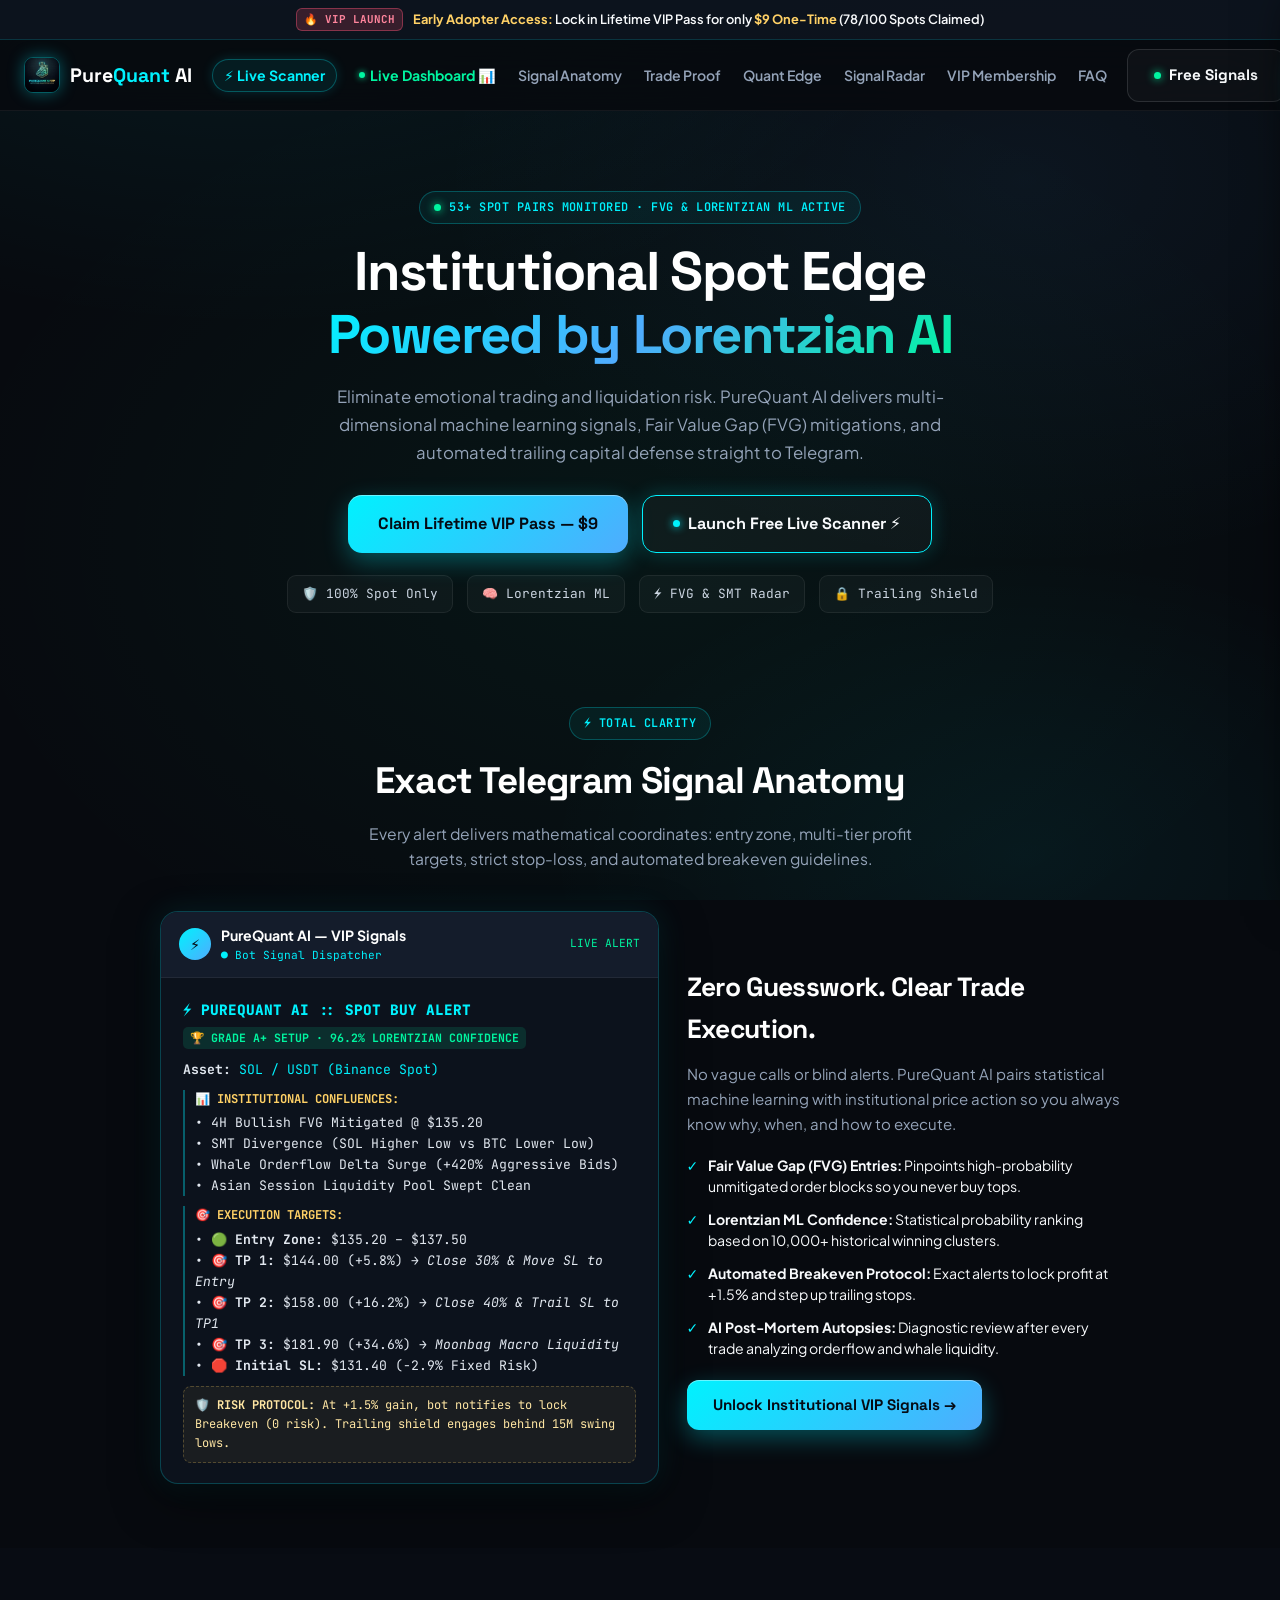
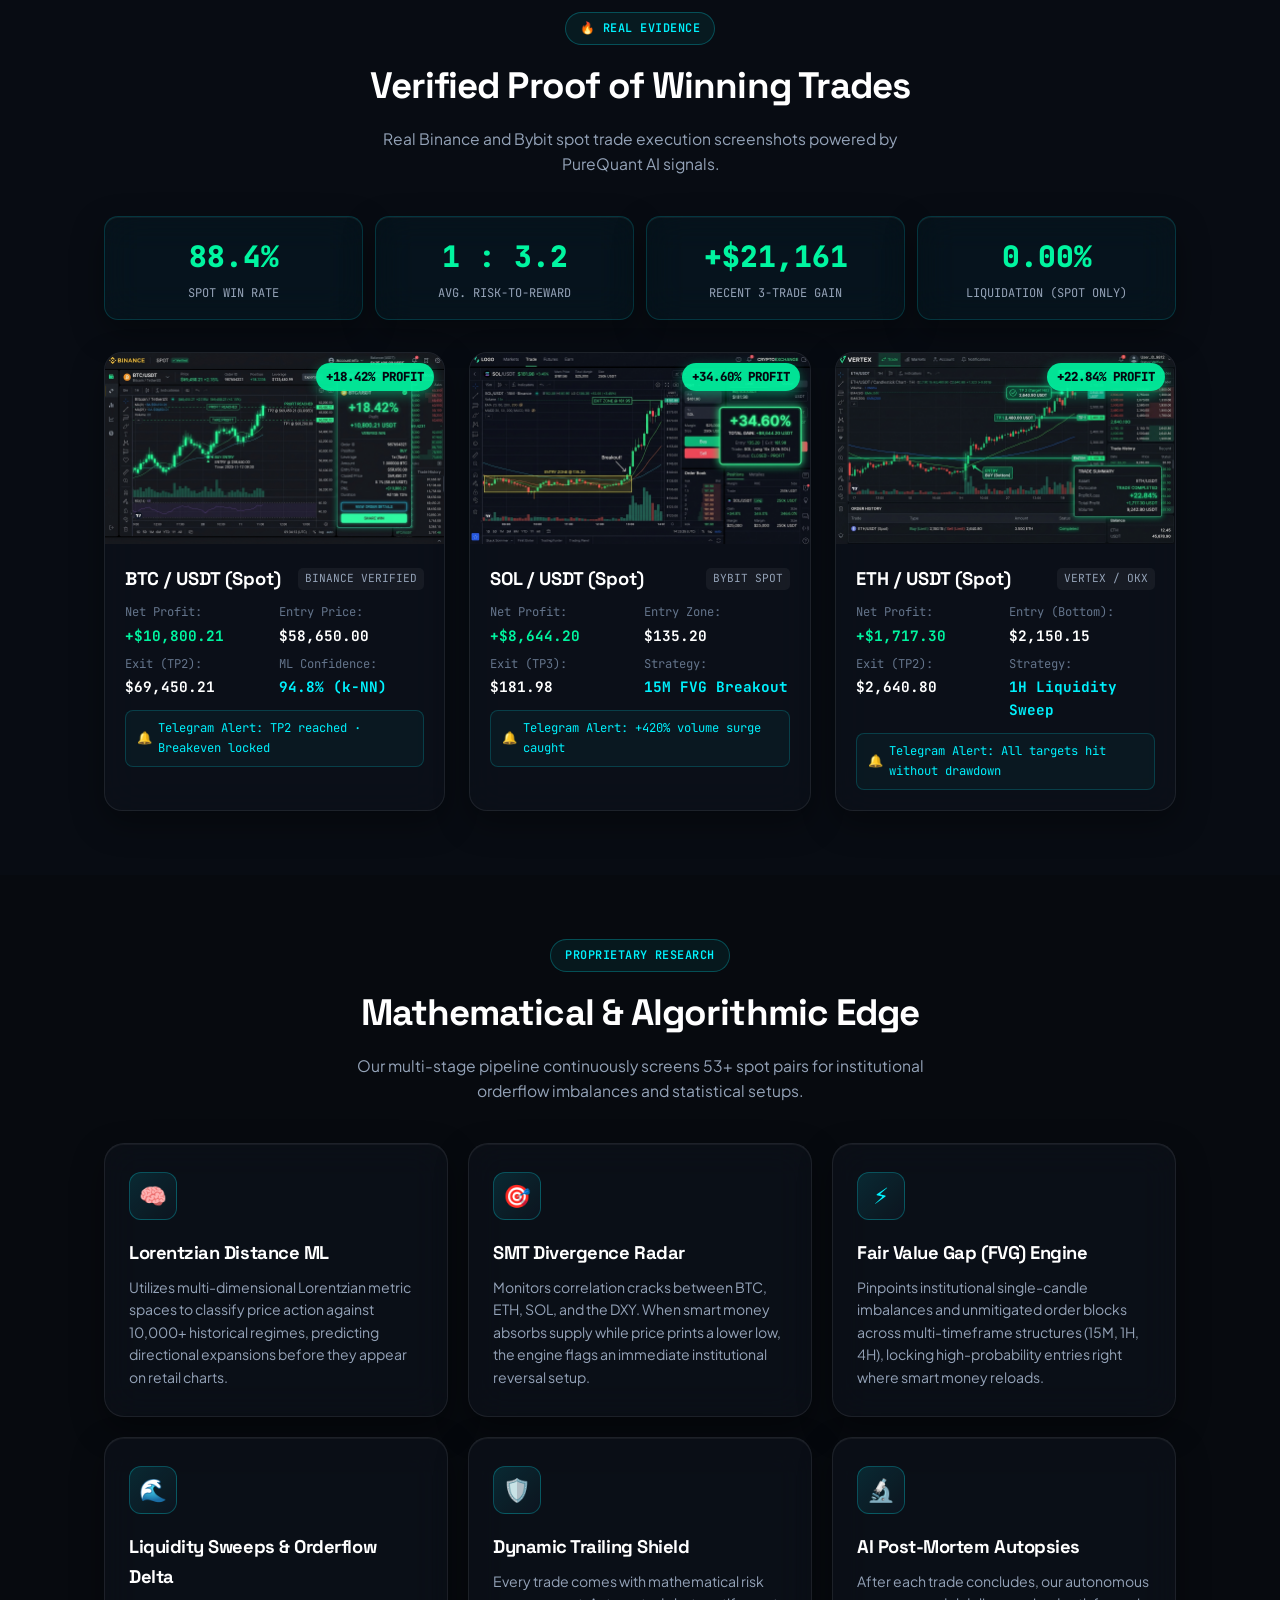
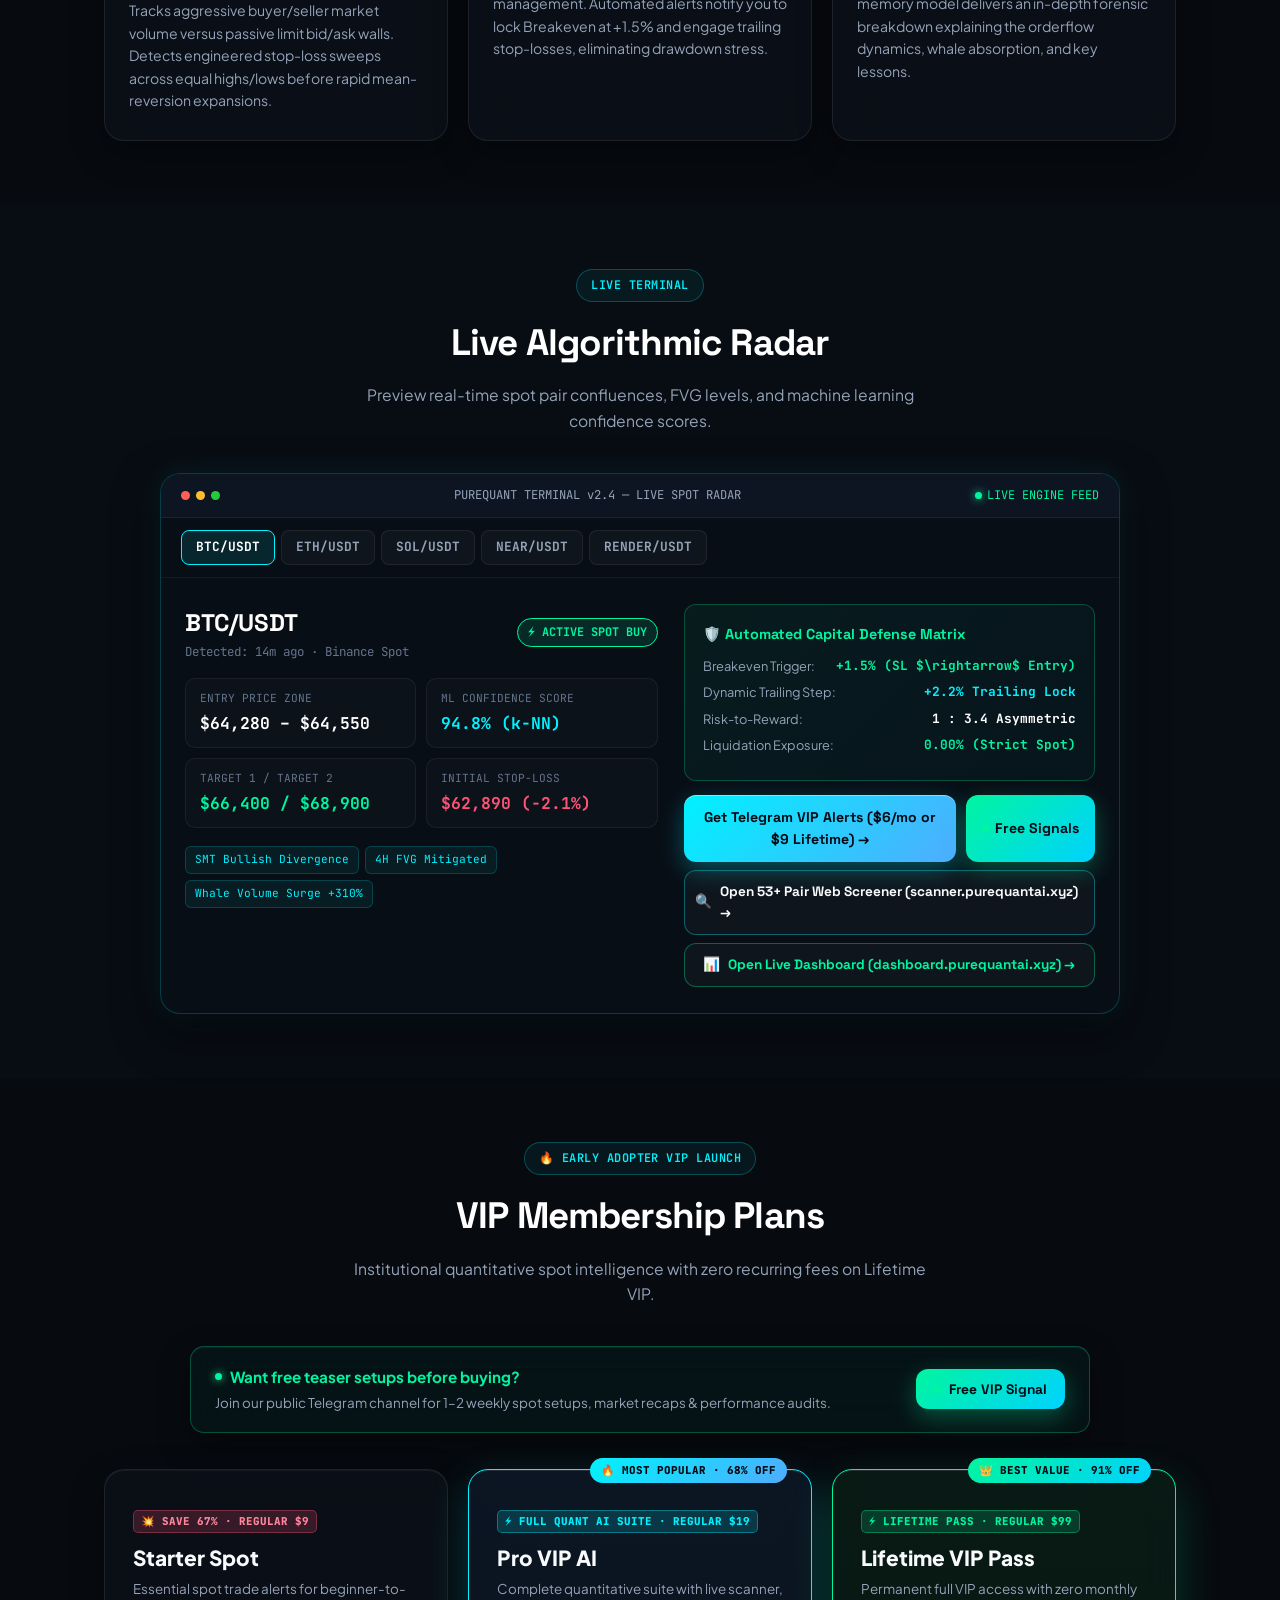
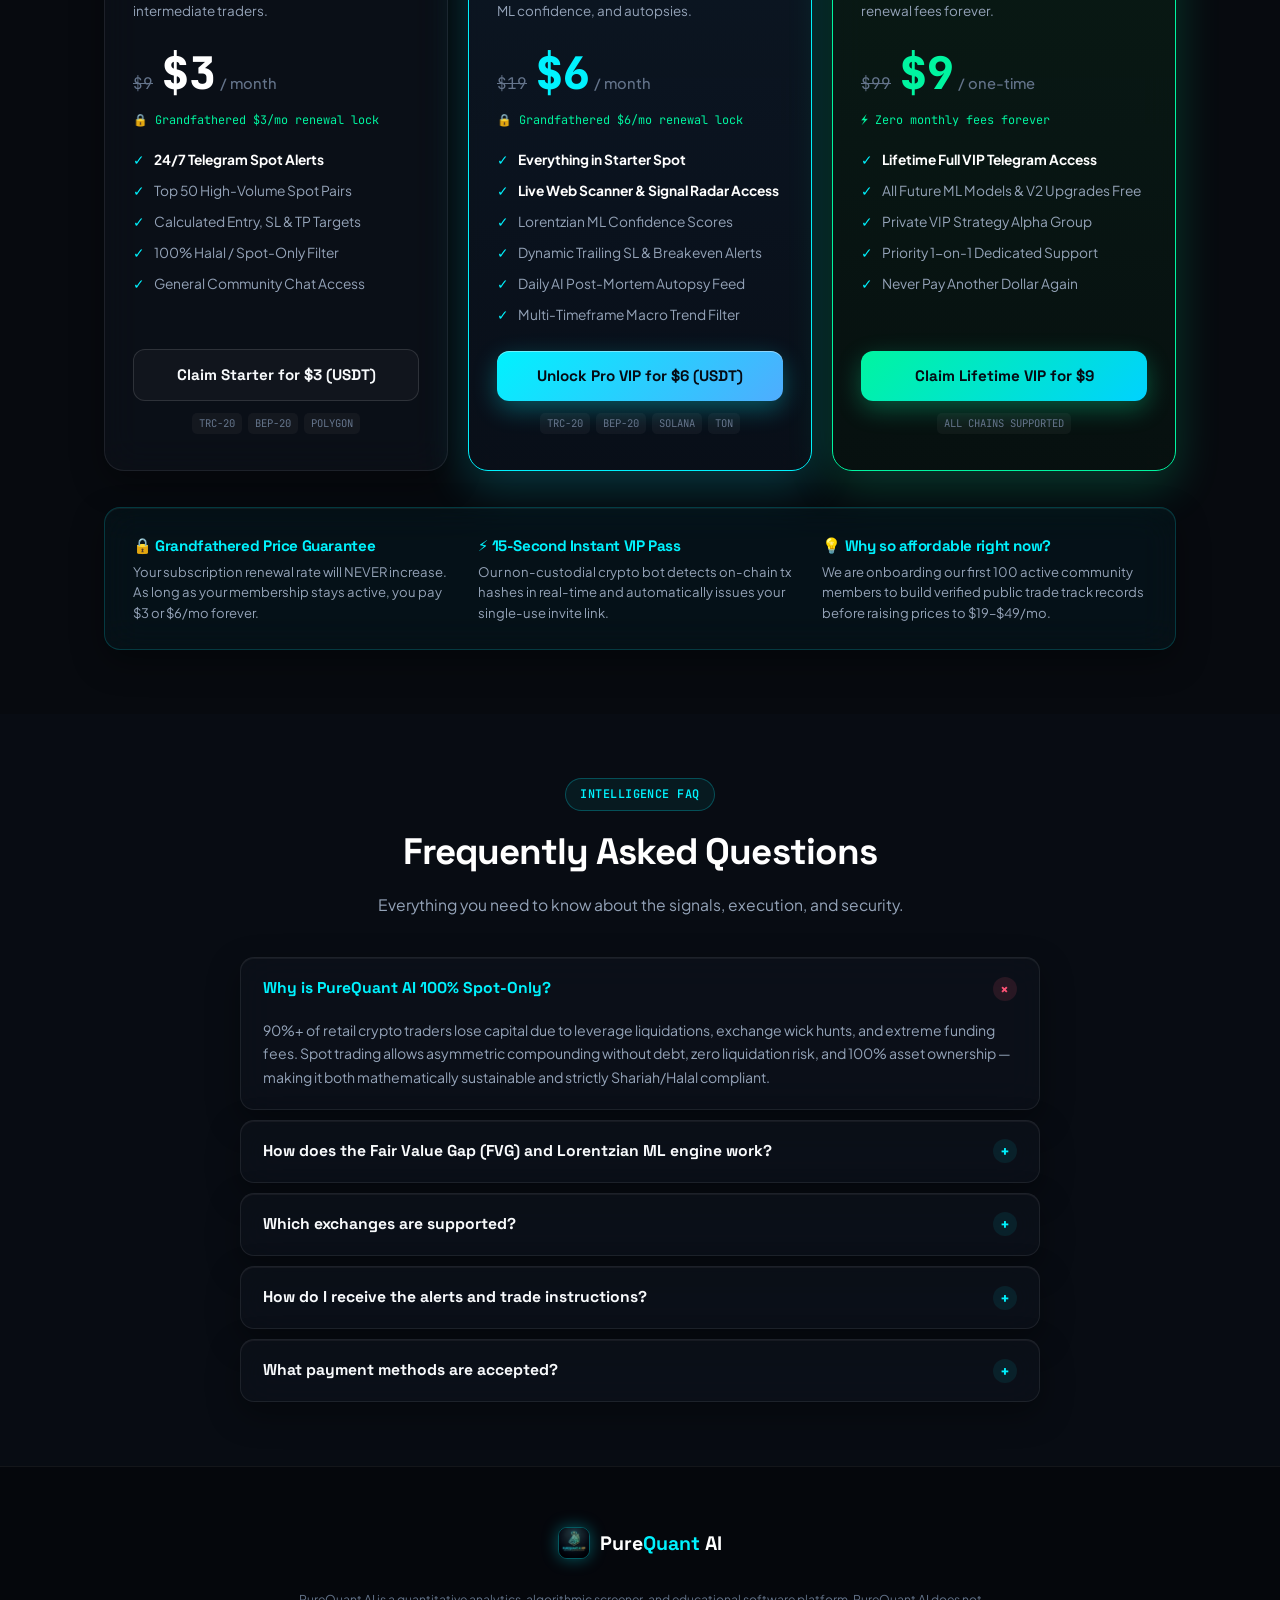
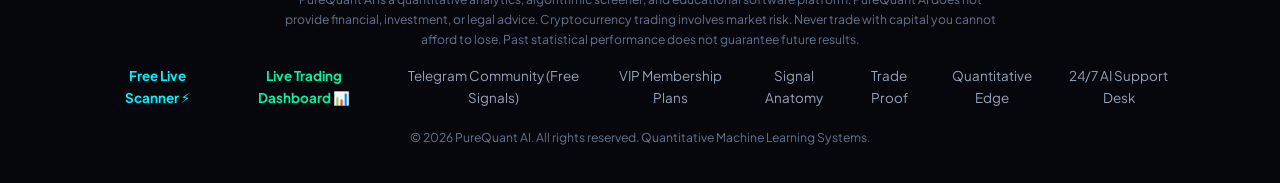
==== index.html @ 3b2bccb1 "feat: integrate SEO, Google Analytics (G-9P6LXW3LPS) and Meta Pixel" ====
<!DOCTYPE html>
<html lang="en">
<head>
<meta charset="UTF-8">
<meta name="viewport" content="width=device-width, initial-scale=1.0">

<!-- ===== Primary SEO & Metadata ===== -->
<title>PureQuant AI — Institutional Spot Crypto Intelligence & Signals</title>
<meta name="title" content="PureQuant AI — Institutional Spot Crypto Intelligence & Signals">
<meta name="description" content="Precision crypto spot intelligence powered by Lorentzian Machine Learning, Fair Value Gaps (FVG), and Smart Money Concepts. 100% Spot, zero leverage, zero liquidations.">
<meta name="keywords" content="crypto signals, spot crypto intelligence, lorentzian machine learning, fair value gap, fvg crypto, smart money concepts crypto, smt divergence, crypto spot screener, purequant ai, crypto trading signals telegram, halal crypto trading, non-leverage crypto signals">
<meta name="author" content="PureQuant AI">
<meta name="robots" content="index, follow, max-image-preview:large, max-snippet:-1, max-video-preview:-1">
<link rel="canonical" href="https://purequantai.xyz/">

<!-- ===== Icons & Theme ===== -->
<meta name="theme-color" content="#070a0f">
<link rel="icon" type="image/png" href="/assets/favicon.png">
<link rel="icon" type="image/x-icon" href="/favicon.ico">
<link rel="apple-touch-icon" href="/assets/logo.png">

<!-- ===== Open Graph / Facebook Meta ===== -->
<meta property="og:type" content="website">
<meta property="og:url" content="https://purequantai.xyz/">
<meta property="og:site_name" content="PureQuant AI">
<meta property="og:title" content="PureQuant AI — Institutional Spot Crypto Intelligence & Signals">
<meta property="og:description" content="Institutional-grade spot crypto signals powered by Lorentzian Classification ML & Fair Value Gaps. 100% Spot, zero leverage, +1.5% capital defense locks.">
<meta property="og:image" content="https://purequantai.xyz/assets/logo.png">
<meta property="og:image:secure_url" content="https://purequantai.xyz/assets/logo.png">
<meta property="og:image:type" content="image/png">
<meta property="og:image:width" content="512">
<meta property="og:image:height" content="512">
<meta property="og:image:alt" content="PureQuant AI Institutional Crypto Spot Intelligence">
<meta property="og:locale" content="en_US">

<!-- ===== Twitter Cards ===== -->
<meta name="twitter:card" content="summary_large_image">
<meta name="twitter:url" content="https://purequantai.xyz/">
<meta name="twitter:title" content="PureQuant AI — Institutional Spot Crypto Intelligence & Signals">
<meta name="twitter:description" content="Institutional-grade spot crypto signals powered by Lorentzian Classification ML & Fair Value Gaps. 100% Spot, zero leverage.">
<meta name="twitter:image" content="https://purequantai.xyz/assets/logo.png">
<meta name="twitter:image:alt" content="PureQuant AI Institutional Crypto Spot Intelligence">

<!-- ===== Structured Data (JSON-LD Schemas) ===== -->
<script type="application/ld+json">
{
  "@context": "https://schema.org",
  "@graph": [
    {
      "@type": "WebSite",
      "@id": "https://purequantai.xyz/#website",
      "url": "https://purequantai.xyz/",
      "name": "PureQuant AI",
      "description": "Institutional Spot Crypto Intelligence & Quantitative ML Signals",
      "publisher": {
        "@id": "https://purequantai.xyz/#organization"
      }
    },
    {
      "@type": "Organization",
      "@id": "https://purequantai.xyz/#organization",
      "name": "PureQuant AI",
      "url": "https://purequantai.xyz/",
      "logo": {
        "@type": "ImageObject",
        "url": "https://purequantai.xyz/assets/logo.png",
        "width": 512,
        "height": 512
      },
      "sameAs": [
        "https://t.me/PureQuantSignals",
        "https://t.me/PureQuantAIBot"
      ]
    },
    {
      "@type": "SoftwareApplication",
      "@id": "https://purequantai.xyz/#software",
      "name": "PureQuant AI Spot Intelligence Engine",
      "applicationCategory": "FinanceApplication",
      "operatingSystem": "Web, Telegram, iOS, Android",
      "url": "https://purequantai.xyz/",
      "offers": [
        {
          "@type": "Offer",
          "name": "Starter Spot",
          "price": "3.00",
          "priceCurrency": "USD",
          "priceValidUntil": "2027-12-31",
          "availability": "https://schema.org/InStock",
          "url": "https://t.me/PureQuantAIBot?start=starter"
        },
        {
          "@type": "Offer",
          "name": "Pro VIP AI",
          "price": "6.00",
          "priceCurrency": "USD",
          "priceValidUntil": "2027-12-31",
          "availability": "https://schema.org/InStock",
          "url": "https://t.me/PureQuantAIBot?start=pro"
        },
        {
          "@type": "Offer",
          "name": "Lifetime VIP Pass",
          "price": "9.00",
          "priceCurrency": "USD",
          "priceValidUntil": "2027-12-31",
          "availability": "https://schema.org/InStock",
          "url": "https://t.me/PureQuantAIBot?start=lifetime_vip"
        }
      ],
      "aggregateRating": {
        "@type": "AggregateRating",
        "ratingValue": "4.9",
        "reviewCount": "128",
        "bestRating": "5",
        "worstRating": "1"
      }
    },
    {
      "@type": "FAQPage",
      "@id": "https://purequantai.xyz/#faq",
      "mainEntity": [
        {
          "@type": "Question",
          "name": "Why is PureQuant AI 100% Spot-Only?",
          "acceptedAnswer": {
            "@type": "Answer",
            "text": "90%+ of retail crypto traders lose capital due to leverage liquidations, exchange wick hunts, and extreme funding fees. Spot trading allows asymmetric compounding without debt, zero liquidation risk, and 100% asset ownership — making it both mathematically sustainable and strictly Shariah/Halal compliant."
          }
        },
        {
          "@type": "Question",
          "name": "How does the Fair Value Gap (FVG) and Lorentzian ML engine work?",
          "acceptedAnswer": {
            "@type": "Answer",
            "text": "The engine combines multi-dimensional Lorentzian geometric classification with institutional Fair Value Gap (FVG) detection. It waits for liquidity sweeps across retail stop pools, confirms whale orderflow delta surges, and triggers spot signals only when price re-enters high-probability unmitigated order blocks."
          }
        },
        {
          "@type": "Question",
          "name": "Which exchanges are supported?",
          "acceptedAnswer": {
            "@type": "Answer",
            "text": "You can execute our signals on any cryptocurrency exchange offering standard spot pairs, including Binance, Bybit, OKX, KuCoin, Bitget, Coinbase, Kraken, and MEXC."
          }
        },
        {
          "@type": "Question",
          "name": "How do I receive the alerts and trade instructions?",
          "acceptedAnswer": {
            "@type": "Answer",
            "text": "All real-time signals, take-profit triggers, dynamic trailing stop adjustments, and AI autopsy reports are dispatched instantly to our private Telegram VIP channel with exact step-by-step breakeven guidelines."
          }
        },
        {
          "@type": "Question",
          "name": "What payment methods are accepted?",
          "acceptedAnswer": {
            "@type": "Answer",
            "text": "We accept USDT and USDC across TRC-20, BEP-20 (BSC), Polygon, Solana, and TON. Checkout is 100% automated via our Telegram bot with zero identity verification (KYC) required."
          }
        }
      ]
    }
  ]
}
</script>

<!-- ===== Meta (Facebook) Pixel Code ===== -->
<script>
  window.FB_PIXEL_ID = window.FB_PIXEL_ID || 'YOUR_PIXEL_ID';
  !function(f,b,e,v,n,t,s)
  {if(f.fbq)return;n=f.fbq=function(){n.callMethod?
  n.callMethod.apply(n,arguments):n.queue.push(arguments)};
  if(!f._fbq)f._fbq=n;n.push=n;n.loaded=!0;n.version='2.0';
  n.queue=[];t=b.createElement(e);t.async=!0;
  t.src=v;s=b.getElementsByTagName(e)[0];
  s.parentNode.insertBefore(t,s)}(window, document,'script',
  'https://connect.facebook.net/en_US/fbevents.js');
  if (window.FB_PIXEL_ID && window.FB_PIXEL_ID !== 'YOUR_PIXEL_ID') {
    fbq('init', window.FB_PIXEL_ID);
  } else {
    fbq('init', 'YOUR_PIXEL_ID');
  }
  fbq('track', 'PageView');
</script>
<noscript>
  <img height="1" width="1" style="display:none"
       src="https://www.facebook.com/tr?id=YOUR_PIXEL_ID&ev=PageView&noscript=1" alt="fb-pixel" />
</noscript>
<!-- End Meta Pixel Code -->

<!-- ===== Google Analytics 4 (gtag.js) ===== -->
<script async src="https://www.googletagmanager.com/gtag/js?id=G-9P6LXW3LPS"></script>
<script>
  window.GA_MEASUREMENT_ID = 'G-9P6LXW3LPS';
  window.dataLayer = window.dataLayer || [];
  function gtag(){dataLayer.push(arguments);}
  gtag('js', new Date());
  gtag('config', 'G-9P6LXW3LPS', { 'send_page_view': true });
</script>
<!-- End Google Analytics -->

<link rel="preconnect" href="https://fonts.googleapis.com">
<link rel="preconnect" href="https://fonts.gstatic.com" crossorigin>
<link href="https://fonts.googleapis.com/css2?family=Plus+Jakarta+Sans:wght@400;500;600;700;800&family=Space+Grotesk:wght@500;600;700;800&family=JetBrains+Mono:wght@400;500;600;700&display=swap" rel="stylesheet">

<style>
  :root {
    --bg: #070a0f;
    --bg-card: rgba(13, 18, 27, 0.7);
    --bg-card-hover: rgba(18, 25, 38, 0.85);
    --border: rgba(255, 255, 255, 0.08);
    --border-glow: rgba(0, 242, 254, 0.35);
    --cyan: #00f2fe;
    --indigo: #4facfe;
    --emerald: #00f5a0;
    --gold: #ffd166;
    --red: #ff5376;
    --text-main: #f8fafc;
    --text-muted: #94a3b8;
    --text-dim: #64748b;
    --fd: 'Space Grotesk', system-ui, sans-serif;
    --body: 'Plus Jakarta Sans', system-ui, sans-serif;
    --mono: 'JetBrains Mono', monospace;
  }

  * { box-sizing: border-box; margin: 0; padding: 0; }
  html { scroll-behavior: smooth; }

  body {
    background-color: var(--bg);
    color: var(--text-main);
    font-family: var(--body);
    line-height: 1.6;
    -webkit-font-smoothing: antialiased;
    overflow-x: hidden;
    background-image:
      radial-gradient(1000px 600px at 20% -10%, rgba(0, 242, 254, 0.08), transparent 70%),
      radial-gradient(900px 600px at 80% 20%, rgba(79, 172, 254, 0.07), transparent 65%),
      radial-gradient(1000px 700px at 50% 60%, rgba(0, 245, 160, 0.05), transparent 70%),
      radial-gradient(800px 500px at 80% 95%, rgba(0, 242, 254, 0.06), transparent 60%);
    background-attachment: fixed;
    background-repeat: no-repeat;
  }

  .wrap { width: 100%; max-width: 1120px; margin: 0 auto; padding: 0 24px; }
  a { color: inherit; text-decoration: none; }
  h1, h2, h3, h4 { font-family: var(--fd); letter-spacing: -0.025em; color: #ffffff; }

  /* Cozy Glass Card */
  .cozy-card {
    background: var(--bg-card);
    -webkit-backdrop-filter: blur(18px) saturate(140%);
    backdrop-filter: blur(18px) saturate(140%);
    border: 1px solid var(--border);
    border-radius: 20px;
    box-shadow: 0 12px 32px rgba(0, 0, 0, 0.35), inset 0 1px 0 rgba(255, 255, 255, 0.05);
    transition: transform 0.22s ease, border-color 0.22s ease, box-shadow 0.22s ease;
  }
  .cozy-card:hover {
    border-color: var(--border-glow);
    box-shadow: 0 18px 45px rgba(0, 0, 0, 0.45), 0 0 25px rgba(0, 242, 254, 0.12);
  }

  /* Buttons */
  .btn {
    display: inline-flex;
    align-items: center;
    justify-content: center;
    gap: 8px;
    font-family: var(--fd);
    font-weight: 700;
    font-size: 0.95rem;
    padding: 13px 26px;
    border-radius: 12px;
    cursor: pointer;
    border: none;
    transition: all 0.2s cubic-bezier(0.16, 1, 0.3, 1);
  }
  .btn-cyan {
    background: linear-gradient(135deg, #00f2fe 0%, #4facfe 100%);
    color: #050b14;
    font-weight: 800;
    box-shadow: 0 8px 24px rgba(0, 242, 254, 0.3), inset 0 1px 0 rgba(255, 255, 255, 0.4);
  }
  .btn-cyan:hover {
    transform: translateY(-2px);
    box-shadow: 0 12px 32px rgba(0, 242, 254, 0.45);
    filter: brightness(1.06);
  }
  .btn-emerald {
    background: linear-gradient(135deg, #00f5a0 0%, #00d2ff 100%);
    color: #050b14;
    font-weight: 800;
    box-shadow: 0 8px 24px rgba(0, 245, 160, 0.3);
  }
  .btn-emerald:hover {
    transform: translateY(-2px);
    box-shadow: 0 12px 32px rgba(0, 245, 160, 0.45);
    filter: brightness(1.06);
  }
  .btn-outline {
    background: rgba(255, 255, 255, 0.03);
    color: var(--text-main);
    border: 1px solid rgba(255, 255, 255, 0.12);
  }
  .btn-outline:hover {
    border-color: var(--cyan);
    color: #ffffff;
    background: rgba(0, 242, 254, 0.05);
  }
  .btn-lg { font-size: 1.02rem; padding: 15px 30px; border-radius: 14px; }

  /* Eyebrows & Badges */
  .badge-cozy {
    display: inline-flex;
    align-items: center;
    gap: 8px;
    padding: 6px 14px;
    border-radius: 20px;
    font-family: var(--mono);
    font-size: 0.74rem;
    font-weight: 600;
    letter-spacing: 0.04em;
    text-transform: uppercase;
    background: rgba(0, 242, 254, 0.06);
    border: 1px solid rgba(0, 242, 254, 0.25);
    color: var(--cyan);
  }
  .pulse-dot {
    width: 7px; height: 7px; border-radius: 50%; background: var(--emerald);
    box-shadow: 0 0 8px var(--emerald); animation: pulse 1.5s infinite;
  }
  @keyframes pulse { 0%, 100% { transform: scale(1); opacity: 1; } 50% { transform: scale(1.3); opacity: 0.6; } }

  /* Header & Banner */
  .urgency-banner {
    background: rgba(13, 20, 30, 0.95);
    border-bottom: 1px solid rgba(0, 242, 254, 0.15);
    padding: 8px 16px;
    text-align: center;
    font-size: 0.8rem;
    font-weight: 600;
    color: var(--text-main);
    display: flex;
    align-items: center;
    justify-content: center;
    gap: 10px;
    white-space: nowrap;
    overflow-x: auto;
  }
  .urgency-banner b { color: var(--gold); }
  .urgency-tag {
    background: rgba(255, 83, 118, 0.18); border: 1px solid rgba(255, 83, 118, 0.4); color: #ff859d;
    padding: 2px 7px; border-radius: 6px; font-size: 0.68rem; font-family: var(--mono); font-weight: 700;
    white-space: nowrap;
  }

  header.nav {
    position: sticky; top: 0; z-index: 100;
    background: rgba(7, 10, 15, 0.9);
    -webkit-backdrop-filter: blur(20px);
    backdrop-filter: blur(20px);
    border-bottom: 1px solid rgba(255, 255, 255, 0.06);
    width: 100%;
  }
  header.nav .wrap { max-width: 1340px; padding: 0 24px; }
  .nav-inner {
    display: flex;
    align-items: center;
    justify-content: space-between;
    height: 70px;
    gap: 20px;
  }
  .logo {
    display: inline-flex;
    align-items: center;
    gap: 10px;
    font-family: var(--fd);
    font-weight: 800;
    font-size: 1.22rem;
    white-space: nowrap;
    flex-shrink: 0;
  }
  .logo-img {
    width: 36px; height: 36px; border-radius: 9px;
    object-fit: cover;
    border: 1px solid rgba(0, 242, 254, 0.35);
    box-shadow: 0 0 16px rgba(0, 242, 254, 0.35);
    flex-shrink: 0;
  }
  .logo-badge {
    width: 34px; height: 34px; border-radius: 9px;
    background: linear-gradient(135deg, #00f2fe, #4facfe);
    display: grid; place-items: center; color: #040810; font-size: 1.1rem; font-weight: 900;
    box-shadow: 0 0 16px rgba(0, 242, 254, 0.35);
    flex-shrink: 0;
  }
  .logo span { color: #ffffff; white-space: nowrap; }
  .logo span b { color: var(--cyan); }
  
  .nav-links {
    display: flex;
    align-items: center;
    gap: 22px;
    font-size: 0.88rem;
    font-weight: 600;
    color: var(--text-muted);
    white-space: nowrap;
  }
  .nav-links a { white-space: nowrap; transition: color 0.18s ease; }
  .nav-links a:hover { color: var(--cyan); }
  .nav-scanner-pill {
    color: var(--cyan) !important;
    font-weight: 700 !important;
    background: rgba(0, 242, 254, 0.08);
    border: 1px solid rgba(0, 242, 254, 0.28);
    padding: 4px 11px;
    border-radius: 20px;
    display: inline-flex;
    align-items: center;
    gap: 5px;
    box-shadow: 0 0 12px rgba(0, 242, 254, 0.15);
  }
  .nav-scanner-pill:hover {
    background: rgba(0, 242, 254, 0.16);
    border-color: var(--cyan);
  }
  
  .nav-actions {
    display: flex;
    align-items: center;
    gap: 10px;
    flex-shrink: 0;
    white-space: nowrap;
  }
  .nav-actions .btn { white-space: nowrap; }

  /* Hamburger Menu Button */
  .hamburger-btn {
    display: none;
    align-items: center;
    justify-content: center;
    width: 38px;
    height: 38px;
    border-radius: 9px;
    background: rgba(255, 255, 255, 0.05);
    border: 1px solid rgba(255, 255, 255, 0.12);
    cursor: pointer;
    color: #ffffff;
    font-size: 1.25rem;
    line-height: 1;
    transition: all 0.18s ease;
    user-select: none;
  }
  .hamburger-btn:hover, .hamburger-btn:active {
    background: rgba(0, 242, 254, 0.12);
    border-color: var(--cyan);
    color: var(--cyan);
  }

  /* Mobile / iPad Drawer & Backdrop */
  .drawer-backdrop {
    position: fixed; inset: 0; z-index: 9998; background: rgba(4, 7, 12, 0.8);
    -webkit-backdrop-filter: blur(12px); backdrop-filter: blur(12px);
    opacity: 0; visibility: hidden; transition: opacity 0.3s ease, visibility 0.3s ease;
  }
  .drawer-backdrop.active { opacity: 1; visibility: visible; }

  .mobile-drawer {
    position: fixed; top: 0; right: -360px; width: 330px; max-width: 88vw; height: 100vh; height: 100dvh;
    z-index: 9999; background: #080d15; border-left: 1px solid rgba(0, 242, 254, 0.2);
    box-shadow: -15px 0 45px rgba(0, 0, 0, 0.75); display: flex; flex-direction: column;
    transition: right 0.32s cubic-bezier(0.16, 1, 0.3, 1); padding: 22px 18px; overflow-y: auto;
  }
  .mobile-drawer.active { right: 0; }

  .drawer-header {
    display: flex; align-items: center; justify-content: space-between; padding-bottom: 16px;
    border-bottom: 1px solid rgba(255, 255, 255, 0.08); margin-bottom: 16px;
  }
  .drawer-close-btn {
    width: 32px; height: 32px; border-radius: 8px; background: rgba(255, 255, 255, 0.06);
    border: 1px solid rgba(255, 255, 255, 0.1); color: var(--text-muted); display: grid; place-items: center;
    cursor: pointer; font-size: 1.1rem; transition: all 0.18s ease;
  }
  .drawer-close-btn:hover { color: #fff; background: rgba(255, 83, 118, 0.2); border-color: var(--red); }

  .drawer-links { display: flex; flex-direction: column; gap: 7px; margin-bottom: 20px; }
  .drawer-link {
    display: flex; align-items: center; gap: 10px; padding: 10px 14px; border-radius: 10px;
    font-size: 0.9rem; font-weight: 600; color: #e2e8f0; transition: all 0.18s ease;
    background: rgba(255, 255, 255, 0.02); border: 1px solid transparent; text-decoration: none;
  }
  .drawer-link:hover, .drawer-link:active {
    background: rgba(0, 242, 254, 0.08); border-color: rgba(0, 242, 254, 0.25); color: var(--cyan);
  }
  .drawer-link-pill {
    background: rgba(0, 242, 254, 0.08) !important; border: 1px solid rgba(0, 242, 254, 0.3) !important; color: var(--cyan) !important;
  }
  .drawer-link-pill-em {
    background: rgba(0, 245, 160, 0.08) !important; border: 1px solid rgba(0, 245, 160, 0.3) !important; color: var(--emerald) !important;
  }
  .drawer-actions { margin-top: auto; display: flex; flex-direction: column; gap: 10px; padding-top: 16px; border-top: 1px solid rgba(255, 255, 255, 0.08); }
  .drawer-actions .btn { width: 100%; text-align: center; justify-content: center; padding: 11px; font-size: 0.88rem; }

  @media(max-width: 1024px){
    .nav-links { display: none; }
    .hamburger-btn { display: flex; }
  }

  /* Hero Section */
  .hero { padding: clamp(44px, 6.5vw, 80px) 0 30px; text-align: center; }
  .hero h1 {
    font-size: clamp(2rem, 5vw, 3.4rem);
    font-weight: 800;
    line-height: 1.15;
    letter-spacing: -0.03em;
    max-width: 860px;
    margin: 16px auto 18px;
  }
  .hero h1 span, .hero-highlight {
    background: linear-gradient(135deg, #00f2fe 0%, #4facfe 50%, #00f5a0 100%);
    -webkit-background-clip: text; background-clip: text;
    -webkit-text-fill-color: transparent;
  }
  .hero p {
    font-size: 1.05rem; color: var(--text-muted); max-width: 660px; margin: 0 auto 28px; line-height: 1.65;
  }
  .hero-cta-group { display: flex; justify-content: center; gap: 14px; flex-wrap: wrap; margin-bottom: 22px; }
  .hero-specs {
    display: flex; justify-content: center; gap: 14px; font-family: var(--mono); font-size: 0.8rem; color: var(--text-dim); flex-wrap: wrap; margin-top: 6px;
  }
  .hero-specs span {
    display: inline-flex; align-items: center; justify-content: center; gap: 6px;
    background: rgba(255, 255, 255, 0.03); border: 1px solid rgba(255, 255, 255, 0.07);
    padding: 8px 14px; border-radius: 9px; white-space: nowrap; color: #cbd5e1;
  }

  /* Section Spacing & Typography */
  .section { padding: 64px 0; }
  .sec-head { text-align: center; margin-bottom: 40px; }
  .sec-title { font-size: clamp(1.8rem, 4vw, 2.3rem); margin-top: 12px; font-weight: 800; }
  .sec-sub { color: var(--text-muted); font-size: 0.98rem; max-width: 580px; margin: 10px auto 0; }

  /* ========================================================
     1. TELEGRAM DETAILED SIGNAL ANATOMY SHOWCASE
     ======================================================== */
  .tg-anatomy-wrapper {
    max-width: 960px; margin: 0 auto; display: grid; grid-template-columns: 1.15fr 1fr; gap: 28px;
    align-items: center;
  }
  @media(max-width: 860px){ .tg-anatomy-wrapper { grid-template-columns: 1fr; } }
  
  .tg-mockup {
    background: #0c121c; border: 1px solid rgba(0, 242, 254, 0.22); border-radius: 18px;
    box-shadow: 0 16px 45px rgba(0,0,0,0.5), 0 0 30px rgba(0, 242, 254, 0.1); overflow: hidden;
  }
  .tg-top {
    background: #141c2b; padding: 12px 18px; display: flex; align-items: center; justify-content: space-between;
    border-bottom: 1px solid rgba(255,255,255,0.06);
  }
  .tg-channel-info { display: flex; align-items: center; gap: 10px; }
  .tg-channel-avatar {
    width: 32px; height: 32px; border-radius: 50%; background: linear-gradient(135deg, #00f2fe, #4facfe);
    display: grid; place-items: center; font-size: 0.9rem; color: #040810; font-weight: 800;
  }
  .tg-channel-name { font-size: 0.88rem; font-weight: 700; color: #fff; }
  .tg-channel-sub { font-size: 0.7rem; color: var(--cyan); font-family: var(--mono); }
  .tg-bubble {
    padding: 20px 22px; font-family: var(--mono); font-size: 0.82rem; line-height: 1.6; color: #e2e8f0;
  }
  .tg-b-header { color: var(--cyan); font-weight: 800; font-size: 0.9rem; margin-bottom: 6px; }
  .tg-b-tag { display: inline-block; background: rgba(0, 245, 160, 0.12); color: var(--emerald); padding: 2px 7px; border-radius: 5px; font-weight: 700; font-size: 0.72rem; margin-bottom: 10px; }
  .tg-b-section { margin: 10px 0; border-left: 2px solid rgba(0, 242, 254, 0.35); padding-left: 10px; }
  .tg-b-section-title { color: var(--gold); font-weight: 700; margin-bottom: 3px; font-size: 0.76rem; }
  .tg-b-rule { background: rgba(255, 209, 102, 0.06); border: 1px dashed rgba(255, 209, 102, 0.25); border-radius: 8px; padding: 9px 11px; margin-top: 10px; font-size: 0.75rem; color: #ffe6a3; }
  
  .tg-anatomy-text { text-align: left; }
  .tg-anatomy-text h3 { font-size: 1.65rem; font-weight: 800; margin-bottom: 12px; }
  .tg-anatomy-text p { color: var(--text-muted); font-size: 0.94rem; line-height: 1.65; margin-bottom: 18px; }
  .tg-feature-list { list-style: none; display: flex; flex-direction: column; gap: 12px; }
  .tg-feature-list li { display: flex; gap: 10px; font-size: 0.88rem; color: var(--text-main); line-height: 1.5; }
  .tg-feature-list li span { color: var(--cyan); font-weight: 800; }

  /* ========================================================
     2. PROOF OF WINNING (SCREENSHOTS SHOWCASE)
     ======================================================== */
  .proof-stats-bar {
    display: grid; grid-template-columns: repeat(4, 1fr); gap: 12px; margin-bottom: 32px;
  }
  @media(max-width: 768px){ .proof-stats-bar { grid-template-columns: repeat(2, 1fr); } }
  .proof-stat-box {
    padding: 16px 18px; text-align: center; background: rgba(0, 242, 254, 0.03);
    border: 1px solid rgba(0, 242, 254, 0.16); border-radius: 14px;
  }
  .proof-stat-num { font-family: var(--mono); font-size: 1.85rem; font-weight: 800; color: var(--emerald); }
  .proof-stat-lbl { font-size: 0.75rem; color: var(--text-muted); text-transform: uppercase; font-family: var(--mono); margin-top: 3px; }

  .proof-grid { display: grid; grid-template-columns: repeat(auto-fit, minmax(320px, 1fr)); gap: 24px; }
  .proof-card {
    background: var(--bg-card); border: 1px solid var(--border); border-radius: 18px; overflow: hidden;
  }
  .proof-img-wrap {
    position: relative; width: 100%; aspect-ratio: 16/9; overflow: hidden; background: #000;
  }
  .proof-img-wrap img {
    width: 100%; height: 100%; object-fit: cover; display: block; transition: transform 0.3s ease;
  }
  .proof-card:hover .proof-img-wrap img { transform: scale(1.03); }
  .proof-pnl-pill {
    position: absolute; top: 10px; right: 10px; background: rgba(0, 245, 160, 0.92); color: #040810;
    font-family: var(--mono); font-size: 0.78rem; font-weight: 800; padding: 4px 10px; border-radius: 16px;
    box-shadow: 0 4px 12px rgba(0, 245, 160, 0.4);
  }
  .proof-body { padding: 20px; text-align: left; }
  .proof-title-row { display: flex; justify-content: space-between; align-items: center; margin-bottom: 10px; }
  .proof-asset { font-size: 1.15rem; font-weight: 800; font-family: var(--fd); color: #ffffff; }
  .proof-exchange-badge { font-family: var(--mono); font-size: 0.7rem; background: rgba(255,255,255,0.05); padding: 2px 7px; border-radius: 5px; color: var(--text-muted); }
  .proof-specs { display: grid; grid-template-columns: 1fr 1fr; gap: 8px; margin-bottom: 12px; }
  .proof-spec-item { font-size: 0.76rem; color: var(--text-dim); font-family: var(--mono); }
  .proof-spec-item b { color: #ffffff; display: block; font-size: 0.9rem; margin-top: 1px; }
  .proof-tg-alert {
    background: rgba(0, 242, 254, 0.04); border: 1px solid rgba(0, 242, 254, 0.18);
    border-radius: 8px; padding: 8px 11px; font-size: 0.76rem; color: var(--cyan); font-family: var(--mono);
    display: flex; align-items: center; gap: 6px;
  }

  /* ========================================================
     3. 6 CORE QUANTITATIVE ENGINES (COZY 3x2 GRID)
     ======================================================== */
  .engine-grid { display: grid; grid-template-columns: repeat(auto-fit, minmax(320px, 1fr)); gap: 20px; }
  .engine-card { padding: 28px 24px; text-align: left; }
  .engine-icon {
    width: 48px; height: 48px; border-radius: 12px; margin-bottom: 18px; display: grid; place-items: center; font-size: 1.4rem;
    background: linear-gradient(135deg, rgba(0, 242, 254, 0.12), rgba(79, 172, 254, 0.04));
    border: 1px solid rgba(0, 242, 254, 0.25); color: var(--cyan);
  }
  .engine-card h3 { font-size: 1.15rem; font-weight: 700; margin-bottom: 8px; }
  .engine-card p { color: var(--text-muted); font-size: 0.88rem; line-height: 1.6; }

  /* ========================================================
     4. LIVE RADAR TERMINAL
     ======================================================== */
  .terminal-wrapper {
    margin: 0 auto; max-width: 960px; background: rgba(10, 15, 23, 0.88);
    border: 1px solid rgba(0, 242, 254, 0.2); border-radius: 20px;
    box-shadow: 0 16px 45px rgba(0,0,0,0.5), 0 0 30px rgba(0, 242, 254, 0.1);
    overflow: hidden; text-align: left;
  }
  .terminal-topbar {
    display: flex; align-items: center; justify-content: space-between; padding: 12px 20px;
    background: rgba(15, 23, 36, 0.9); border-bottom: 1px solid rgba(255, 255, 255, 0.06);
  }
  .term-dots { display: flex; gap: 6px; }
  .term-dots span { width: 9px; height: 9px; border-radius: 50%; }
  .term-dots span:nth-child(1) { background: #ff5f56; }
  .term-dots span:nth-child(2) { background: #ffbd2e; }
  .term-dots span:nth-child(3) { background: #27c93f; }
  .term-title { font-family: var(--mono); font-size: 0.76rem; color: var(--text-muted); }
  .term-status { font-family: var(--mono); font-size: 0.74rem; color: var(--emerald); display: flex; align-items: center; gap: 5px; }

  .pair-tabs { display: flex; gap: 6px; padding: 12px 20px; border-bottom: 1px solid rgba(255, 255, 255, 0.05); overflow-x: auto; }
  .pair-tab {
    padding: 6px 14px; border-radius: 8px; font-family: var(--mono); font-size: 0.8rem; font-weight: 700;
    background: rgba(255, 255, 255, 0.03); border: 1px solid rgba(255, 255, 255, 0.07); color: var(--text-muted);
    cursor: pointer; transition: all 0.18s ease;
  }
  .pair-tab.active, .pair-tab:hover {
    background: rgba(0, 242, 254, 0.1); border-color: var(--cyan); color: #ffffff;
  }

  .signal-body { padding: 26px 24px; display: grid; grid-template-columns: 1.15fr 1fr; gap: 26px; }
  @media(max-width: 768px){ .signal-body { grid-template-columns: 1fr; } }
  
  .signal-header { display: flex; align-items: center; justify-content: space-between; margin-bottom: 16px; }
  .pair-name { font-size: 1.5rem; font-weight: 800; font-family: var(--fd); color: #ffffff; }
  .signal-badge {
    background: rgba(0, 245, 160, 0.12); border: 1px solid var(--emerald); color: var(--emerald);
    padding: 4px 10px; border-radius: 16px; font-family: var(--mono); font-size: 0.74rem; font-weight: 700;
  }
  .metric-grid { display: grid; grid-template-columns: 1fr 1fr; gap: 10px; margin-bottom: 18px; }
  .metric-box {
    background: rgba(255, 255, 255, 0.02); border: 1px solid rgba(255, 255, 255, 0.06);
    padding: 11px 14px; border-radius: 10px;
  }
  .metric-label { font-size: 0.7rem; color: var(--text-dim); text-transform: uppercase; font-family: var(--mono); margin-bottom: 2px; }
  .metric-val { font-family: var(--mono); font-size: 1.02rem; font-weight: 700; color: #ffffff; }

  .strategy-tags { display: flex; flex-wrap: wrap; gap: 6px; margin-bottom: 16px; }
  .s-tag {
    font-family: var(--mono); font-size: 0.7rem; background: rgba(0, 242, 254, 0.06); border: 1px solid rgba(0, 242, 254, 0.18);
    color: var(--cyan); padding: 4px 9px; border-radius: 6px;
  }

  .defense-shield {
    background: linear-gradient(135deg, rgba(0, 245, 160, 0.06), rgba(0, 242, 254, 0.03));
    border: 1px solid rgba(0, 245, 160, 0.25); border-radius: 12px; padding: 18px;
  }
  .defense-title { font-family: var(--fd); font-weight: 700; color: var(--emerald); display: flex; align-items: center; gap: 6px; margin-bottom: 10px; font-size: 0.9rem; }
  .defense-item { display: flex; justify-content: space-between; font-size: 0.8rem; color: var(--text-muted); margin-bottom: 6px; }
  .defense-item b { color: #ffffff; font-family: var(--mono); }

  /* ========================================================
     5. 3 - 6 - 9 PRICING (COZY & CLEAN)
     ======================================================== */
  .pricing-grid { display: grid; grid-template-columns: repeat(auto-fit, minmax(300px, 1fr)); gap: 20px; margin-top: 30px; }
  .price-card { padding: 36px 28px; display: flex; flex-direction: column; justify-content: space-between; position: relative; }
  .price-card.featured {
    border: 1.5px solid var(--cyan);
    box-shadow: 0 16px 45px rgba(0, 242, 254, 0.2), inset 0 1px 0 rgba(255, 255, 255, 0.1);
    background: linear-gradient(180deg, rgba(13, 24, 38, 0.9), rgba(10, 16, 26, 0.85));
  }
  .price-card.vip-highlight {
    border: 1.5px solid var(--emerald);
    box-shadow: 0 16px 45px rgba(0, 245, 160, 0.2), inset 0 1px 0 rgba(255, 255, 255, 0.1);
    background: linear-gradient(180deg, rgba(10, 28, 22, 0.9), rgba(8, 18, 16, 0.85));
  }
  .featured-tag {
    position: absolute; top: -12px; right: 24px; background: linear-gradient(135deg, #00f2fe, #4facfe);
    color: #040810; font-family: var(--mono); font-size: 0.68rem; font-weight: 800; padding: 4px 11px;
    border-radius: 16px; text-transform: uppercase;
  }
  .vip-tag {
    position: absolute; top: -12px; right: 24px; background: linear-gradient(135deg, #00f5a0, #00d2ff);
    color: #040810; font-family: var(--mono); font-size: 0.68rem; font-weight: 800; padding: 4px 11px;
    border-radius: 16px; text-transform: uppercase;
  }
  .discount-pill {
    display: inline-flex; align-items: center; gap: 4px; font-family: var(--mono); font-size: 0.68rem; font-weight: 800;
    padding: 2px 7px; border-radius: 5px; background: rgba(255, 83, 118, 0.18); color: #ff859d; border: 1px solid rgba(255, 83, 118, 0.35);
    margin-bottom: 8px;
  }
  .price-title { font-size: 1.3rem; font-weight: 800; margin-bottom: 4px; }
  .price-desc { font-size: 0.84rem; color: var(--text-muted); min-height: 38px; }
  
  .price-amt-wrap { margin: 16px 0 20px; }
  .strikethrough-price { font-family: var(--mono); font-size: 1rem; color: var(--text-dim); text-decoration: line-through; margin-right: 6px; }
  .price-amt { font-family: var(--mono); font-size: 2.8rem; font-weight: 800; color: #ffffff; display: inline-flex; align-items: baseline; }
  .price-amt span { font-size: 0.92rem; color: var(--text-dim); font-weight: 500; font-family: var(--body); margin-left: 4px; }
  .lock-in-note { font-size: 0.74rem; color: var(--emerald); font-family: var(--mono); margin-top: 2px; }

  .plan-features { list-style: none; margin-bottom: 26px; display: flex; flex-direction: column; gap: 11px; text-align: left; }
  .plan-features li { display: flex; gap: 9px; font-size: 0.86rem; color: var(--text-muted); line-height: 1.45; }
  .plan-features li strong { color: #ffffff; }
  .plan-features li .check { color: var(--cyan); font-weight: 800; }
  .chain-badges { display: flex; gap: 6px; justify-content: center; margin-top: 12px; }
  .chain-badge { font-family: var(--mono); font-size: 0.66rem; color: var(--text-dim); background: rgba(255,255,255,0.04); padding: 2px 7px; border-radius: 5px; }

  /* Trust Banner */
  .trust-banner {
    margin-top: 36px; padding: 26px 28px; border-radius: 16px; background: rgba(0, 242, 254, 0.03);
    border: 1px solid rgba(0, 242, 254, 0.18); display: grid; grid-template-columns: repeat(auto-fit, minmax(220px, 1fr)); gap: 20px;
    text-align: left;
  }
  .trust-item h4 { font-size: 0.95rem; font-weight: 700; color: var(--cyan); margin-bottom: 4px; }
  .trust-item p { font-size: 0.82rem; color: var(--text-muted); line-height: 1.55; }

  /* FAQ */
  .faq-container { max-width: 800px; margin: 0 auto; display: flex; flex-direction: column; gap: 10px; text-align: left; }
  .faq-item { border-radius: 14px; overflow: hidden; }
  .faq-item summary {
    padding: 18px 22px; cursor: pointer; list-style: none; font-family: var(--fd); font-weight: 700; font-size: 0.98rem;
    display: flex; justify-content: space-between; align-items: center; color: var(--text-main); transition: color 0.18s ease;
  }
  .faq-item summary::-webkit-details-marker { display: none; }
  .faq-icon {
    width: 24px; height: 24px; border-radius: 50%; background: rgba(0, 242, 254, 0.08); color: var(--cyan);
    display: grid; place-items: center; font-size: 1rem; transition: transform 0.22s ease;
  }
  .faq-item[open] .faq-icon { transform: rotate(45deg); background: rgba(255, 83, 118, 0.12); color: var(--red); }
  .faq-item[open] summary { color: var(--cyan); }
  .faq-content { padding: 0 22px 20px; color: var(--text-muted); font-size: 0.88rem; line-height: 1.65; }

  /* Footer */
  footer {
    padding: 60px 0 35px; border-top: 1px solid rgba(255, 255, 255, 0.06); background: rgba(5, 8, 12, 0.85);
    text-align: center;
  }
  .footer-disc { font-size: 0.76rem; color: var(--text-dim); line-height: 1.65; max-width: 720px; margin: 16px auto; }
  .footer-links { display: flex; justify-content: center; gap: 20px; margin-top: 16px; font-size: 0.84rem; color: var(--text-muted); }
  .footer-links a:hover { color: var(--cyan); }

  /* Mobile Responsive Perfection */
  @media(max-width: 768px) {
    .urgency-banner { font-size: 0.72rem; padding: 7px 10px; white-space: normal; line-height: 1.35; }
    .urgency-banner span { white-space: normal; }
    header.nav .wrap { padding: 0 14px; }
    .nav-inner { height: 58px; gap: 8px; }
    .logo { font-size: 1.02rem; gap: 8px; }
    .logo-img { width: 28px; height: 28px; border-radius: 7px; }
    .nav-actions { gap: 8px; }
    .nav-free-btn { display: none !important; }
    .nav-vip-btn { padding: 6px 12px !important; font-size: 0.78rem !important; border-radius: 8px !important; }
    .hamburger-btn { width: 34px; height: 34px; font-size: 1.15rem; border-radius: 8px; display: flex !important; }
    
    .hero { padding: 24px 0 18px; }
    .badge-cozy { font-size: 0.64rem; padding: 4px 10px; max-width: 95%; white-space: normal; line-height: 1.35; margin-bottom: 10px; }
    .hero h1 { font-size: 1.68rem; line-height: 1.2; letter-spacing: -0.025em; margin: 10px auto 12px; max-width: 320px; }
    .hero p { font-size: 0.88rem; line-height: 1.5; margin-bottom: 18px; max-width: 95%; }
    .hero-cta-group { flex-direction: column; width: 100%; max-width: 310px; margin: 0 auto 16px; gap: 10px; }
    .hero-cta-group .btn { width: 100%; font-size: 0.9rem; padding: 12px 16px; }
    .hero-specs { display: grid; grid-template-columns: 1fr 1fr; gap: 8px 10px; max-width: 310px; margin: 0 auto; }
    .hero-specs span { padding: 7px 6px; font-size: 0.7rem; border-radius: 8px; white-space: nowrap; justify-content: center; text-align: center; }

    .section { padding: 42px 0; }
    .sec-head { margin-bottom: 24px; }
    .sec-title { font-size: 1.5rem; line-height: 1.25; }
    .sec-sub { font-size: 0.86rem; }
    
    .proof-stats-bar { grid-template-columns: 1fr 1fr; gap: 8px; margin-bottom: 20px; }
    .proof-stat-box { padding: 12px 10px; }
    .proof-stat-num { font-size: 1.45rem; }
    .proof-stat-lbl { font-size: 0.68rem; }
    .proof-grid { grid-template-columns: 1fr; gap: 18px; }
    .proof-body { padding: 16px; }

    .engine-grid { grid-template-columns: 1fr; gap: 14px; }
    .engine-card { padding: 22px 18px; }

    .terminal-wrapper { border-radius: 14px; }
    .pair-tabs { padding: 8px 12px; }
    .pair-tab { padding: 5px 10px; font-size: 0.74rem; }
    .signal-body { padding: 18px 14px; gap: 18px; }
    
    .pricing-grid { grid-template-columns: 1fr; gap: 20px; }
    .price-card { padding: 28px 20px; }
    .price-amt { font-size: 2.5rem; }
    .trust-banner { padding: 20px; gap: 16px; }
    
    .faq-item summary { padding: 14px 16px; font-size: 0.92rem; }
    .faq-content { padding: 0 16px 16px; font-size: 0.84rem; }
    .footer-links { flex-wrap: wrap; gap: 12px 16px; font-size: 0.8rem; }
  }

  /* Reveal */
  .reveal { opacity: 0; transform: translateY(20px); transition: all 0.5s cubic-bezier(0.16, 1, 0.3, 1); }
  .reveal.active { opacity: 1; transform: none; }
</style>
</head>
<body>

<!-- ===== Urgency Top Notification Banner ===== -->
<div class="urgency-banner">
  <span class="urgency-tag">🔥 VIP LAUNCH</span>
  <span><b>Early Adopter Access:</b> Lock in Lifetime VIP Pass for only <b>$9 One-Time</b> (78/100 Spots Claimed)</span>
</div>

<!-- ===== Sticky Header ===== -->
<header class="nav">
  <div class="wrap nav-inner">
    <a href="/" class="logo">
      <img src="/assets/logo.png" alt="PureQuant AI" class="logo-img">
      <span>Pure<b>Quant</b> AI</span>
    </a>
    <nav class="nav-links">
      <a href="https://scanner.purequantai.xyz" target="_blank" class="nav-scanner-pill">⚡ Live Scanner</a>
      <a href="https://dashboard.purequantai.xyz" target="_blank" style="color: var(--emerald); font-weight: 700; display: inline-flex; align-items: center; gap: 5px;"><span class="pulse-dot" style="background: var(--emerald); box-shadow: 0 0 6px var(--emerald); width: 6px; height: 6px;"></span>Live Dashboard 📊</a>
      <a href="#signal-anatomy">Signal Anatomy</a>
      <a href="#proof">Trade Proof</a>
      <a href="#technology">Quant Edge</a>
      <a href="#radar">Signal Radar</a>
      <a href="#pricing">VIP Membership</a>
      <a href="#faq">FAQ</a>
    </nav>
    <div class="nav-actions">
      <a href="https://t.me/PureQuantSignals" target="_blank" class="btn btn-outline nav-free-btn">
        <span class="pulse-dot" style="background: var(--emerald); box-shadow: 0 0 8px var(--emerald);"></span> Free Signals
      </a>
      <a href="#pricing" class="btn btn-cyan nav-vip-btn">Get VIP ($9)</a>
      <button id="hamburger-toggle" class="hamburger-btn" aria-label="Toggle navigation menu" onclick="toggleDrawer()">☰</button>
    </div>
  </div>
</header>

<!-- ===== Hero Section ===== -->
<section class="hero">
  <div class="wrap">
    <div class="badge-cozy">
      <span class="pulse-dot"></span> 53+ SPOT PAIRS MONITORED · FVG & LORENTZIAN ML ACTIVE
    </div>
    <h1>Institutional Spot Edge <br><span class="hero-highlight">Powered by Lorentzian AI</span></h1>
    <p>Eliminate emotional trading and liquidation risk. PureQuant AI delivers multi-dimensional machine learning signals, Fair Value Gap (FVG) mitigations, and automated trailing capital defense straight to Telegram.</p>
    
    <div class="hero-cta-group">
      <a href="#pricing" class="btn btn-cyan btn-lg">Claim Lifetime VIP Pass — $9</a>
      <a href="https://scanner.purequantai.xyz" target="_blank" class="btn btn-outline btn-lg" style="border-color: var(--cyan); display: inline-flex; align-items: center; gap: 8px; box-shadow: 0 0 20px rgba(0, 242, 254, 0.2);">
        <span class="pulse-dot" style="background: var(--cyan); box-shadow: 0 0 8px var(--cyan);"></span> Launch Free Live Scanner ⚡
      </a>
    </div>

    <div class="hero-specs">
      <span>🛡️ 100% Spot Only</span>
      <span>🧠 Lorentzian ML</span>
      <span>⚡ FVG & SMT Radar</span>
      <span>🔒 Trailing Shield</span>
    </div>
  </div>
</section>

<!-- ========================================================
     1. TELEGRAM DETAILED SIGNAL ANATOMY SHOWCASE
     ======================================================== -->
<section id="signal-anatomy" class="section">
  <div class="wrap">
    <div class="sec-head">
      <div class="badge-cozy">⚡ TOTAL CLARITY</div>
      <h2 class="sec-title">Exact Telegram Signal Anatomy</h2>
      <p class="sec-sub">Every alert delivers mathematical coordinates: entry zone, multi-tier profit targets, strict stop-loss, and automated breakeven guidelines.</p>
    </div>

    <div class="tg-anatomy-wrapper reveal">
      <!-- Telegram Bubble Mockup -->
      <div class="tg-mockup">
        <div class="tg-top">
          <div class="tg-channel-info">
            <div class="tg-channel-avatar">⚡</div>
            <div>
              <div class="tg-channel-name">PureQuant AI — VIP Signals</div>
              <div class="tg-channel-sub">● Bot Signal Dispatcher</div>
            </div>
          </div>
          <span style="font-family: var(--mono); font-size: 0.7rem; color: var(--emerald);">LIVE ALERT</span>
        </div>

        <div class="tg-bubble">
          <div class="tg-b-header">⚡ PUREQUANT AI :: SPOT BUY ALERT</div>
          <div class="tg-b-tag">🏆 GRADE A+ SETUP · 96.2% LORENTZIAN CONFIDENCE</div>
          
          <div style="margin-bottom: 6px;">
            <b>Asset:</b> <span style="color: var(--cyan);">SOL / USDT (Binance Spot)</span>
          </div>

          <div class="tg-b-section">
            <div class="tg-b-section-title">📊 INSTITUTIONAL CONFLUENCES:</div>
            • 4H Bullish FVG Mitigated @ $135.20<br>
            • SMT Divergence (SOL Higher Low vs BTC Lower Low)<br>
            • Whale Orderflow Delta Surge (+420% Aggressive Bids)<br>
            • Asian Session Liquidity Pool Swept Clean
          </div>

          <div class="tg-b-section">
            <div class="tg-b-section-title">🎯 EXECUTION TARGETS:</div>
            • 🟢 <b>Entry Zone:</b> $135.20 – $137.50<br>
            • 🎯 <b>TP 1:</b> $144.00 (+5.8%) <i>→ Close 30% & Move SL to Entry</i><br>
            • 🎯 <b>TP 2:</b> $158.00 (+16.2%) <i>→ Close 40% & Trail SL to TP1</i><br>
            • 🎯 <b>TP 3:</b> $181.90 (+34.6%) <i>→ Moonbag Macro Liquidity</i><br>
            • 🛑 <b>Initial SL:</b> $131.40 (-2.9% Fixed Risk)
          </div>

          <div class="tg-b-rule">
            🛡️ <b>RISK PROTOCOL:</b> At +1.5% gain, bot notifies to lock Breakeven (0 risk). Trailing shield engages behind 15M swing lows.
          </div>
        </div>
      </div>

      <!-- Descriptive List -->
      <div class="tg-anatomy-text">
        <h3>Zero Guesswork. Clear Trade Execution.</h3>
        <p>No vague calls or blind alerts. PureQuant AI pairs statistical machine learning with institutional price action so you always know why, when, and how to execute.</p>
        
        <ul class="tg-feature-list">
          <li>
            <span>✓</span>
            <div><strong>Fair Value Gap (FVG) Entries:</strong> Pinpoints high-probability unmitigated order blocks so you never buy tops.</div>
          </li>
          <li>
            <span>✓</span>
            <div><strong>Lorentzian ML Confidence:</strong> Statistical probability ranking based on 10,000+ historical winning clusters.</div>
          </li>
          <li>
            <span>✓</span>
            <div><strong>Automated Breakeven Protocol:</strong> Exact alerts to lock profit at +1.5% and step up trailing stops.</div>
          </li>
          <li>
            <span>✓</span>
            <div><strong>AI Post-Mortem Autopsies:</strong> Diagnostic review after every trade analyzing orderflow and whale liquidity.</div>
          </li>
        </ul>

        <div style="margin-top: 20px;">
          <a href="#pricing" class="btn btn-cyan">Unlock Institutional VIP Signals →</a>
        </div>
      </div>
    </div>
  </div>
</section>

<!-- ========================================================
     2. PROOF OF WINNING (SCREENSHOTS SHOWCASE)
     ======================================================== -->
<section id="proof" class="section" style="background: rgba(10, 16, 26, 0.4);">
  <div class="wrap">
    <div class="sec-head">
      <div class="badge-cozy">🔥 REAL EVIDENCE</div>
      <h2 class="sec-title">Verified Proof of Winning Trades</h2>
      <p class="sec-sub">Real Binance and Bybit spot trade execution screenshots powered by PureQuant AI signals.</p>
    </div>

    <!-- Proof Metrics Bar -->
    <div class="proof-stats-bar reveal">
      <div class="proof-stat-box cozy-card">
        <div class="proof-stat-num">88.4%</div>
        <div class="proof-stat-lbl">Spot Win Rate</div>
      </div>
      <div class="proof-stat-box cozy-card">
        <div class="proof-stat-num">1 : 3.2</div>
        <div class="proof-stat-lbl">Avg. Risk-to-Reward</div>
      </div>
      <div class="proof-stat-box cozy-card">
        <div class="proof-stat-num">+$21,161</div>
        <div class="proof-stat-lbl">Recent 3-Trade Gain</div>
      </div>
      <div class="proof-stat-box cozy-card">
        <div class="proof-stat-num">0.00%</div>
        <div class="proof-stat-lbl">Liquidation (Spot Only)</div>
      </div>
    </div>

    <!-- Screenshots Grid -->
    <div class="proof-grid">
      <!-- Proof 1: BTC/USDT -->
      <div class="proof-card cozy-card reveal">
        <div class="proof-img-wrap">
          <img src="assets/proof_btc.jpg" alt="Bitcoin BTC/USDT Verified Winning Trade Screenshot" loading="lazy">
          <div class="proof-pnl-pill">+18.42% PROFIT</div>
        </div>
        <div class="proof-body">
          <div class="proof-title-row">
            <div class="proof-asset">BTC / USDT (Spot)</div>
            <span class="proof-exchange-badge">BINANCE VERIFIED</span>
          </div>
          <div class="proof-specs">
            <div class="proof-spec-item">Net Profit: <b style="color: var(--emerald);">+$10,800.21</b></div>
            <div class="proof-spec-item">Entry Price: <b>$58,650.00</b></div>
            <div class="proof-spec-item">Exit (TP2): <b>$69,450.21</b></div>
            <div class="proof-spec-item">ML Confidence: <b style="color: var(--cyan);">94.8% (k-NN)</b></div>
          </div>
          <div class="proof-tg-alert">
            <span>🔔</span> <span>Telegram Alert: TP2 reached · Breakeven locked</span>
          </div>
        </div>
      </div>

      <!-- Proof 2: SOL/USDT -->
      <div class="proof-card cozy-card reveal">
        <div class="proof-img-wrap">
          <img src="assets/proof_sol.jpg" alt="Solana SOL/USDT Verified Breakout Winning Trade Screenshot" loading="lazy">
          <div class="proof-pnl-pill">+34.60% PROFIT</div>
        </div>
        <div class="proof-body">
          <div class="proof-title-row">
            <div class="proof-asset">SOL / USDT (Spot)</div>
            <span class="proof-exchange-badge">BYBIT SPOT</span>
          </div>
          <div class="proof-specs">
            <div class="proof-spec-item">Net Profit: <b style="color: var(--emerald);">+$8,644.20</b></div>
            <div class="proof-spec-item">Entry Zone: <b>$135.20</b></div>
            <div class="proof-spec-item">Exit (TP3): <b>$181.98</b></div>
            <div class="proof-spec-item">Strategy: <b style="color: var(--cyan);">15M FVG Breakout</b></div>
          </div>
          <div class="proof-tg-alert">
            <span>🔔</span> <span>Telegram Alert: +420% volume surge caught</span>
          </div>
        </div>
      </div>

      <!-- Proof 3: ETH/USDT -->
      <div class="proof-card cozy-card reveal">
        <div class="proof-img-wrap">
          <img src="assets/proof_eth.jpg" alt="Ethereum ETH/USDT Verified Winning Trade Screenshot" loading="lazy">
          <div class="proof-pnl-pill">+22.84% PROFIT</div>
        </div>
        <div class="proof-body">
          <div class="proof-title-row">
            <div class="proof-asset">ETH / USDT (Spot)</div>
            <span class="proof-exchange-badge">VERTEX / OKX</span>
          </div>
          <div class="proof-specs">
            <div class="proof-spec-item">Net Profit: <b style="color: var(--emerald);">+$1,717.30</b></div>
            <div class="proof-spec-item">Entry (Bottom): <b>$2,150.15</b></div>
            <div class="proof-spec-item">Exit (TP2): <b>$2,640.80</b></div>
            <div class="proof-spec-item">Strategy: <b style="color: var(--cyan);">1H Liquidity Sweep</b></div>
          </div>
          <div class="proof-tg-alert">
            <span>🔔</span> <span>Telegram Alert: All targets hit without drawdown</span>
          </div>
        </div>
      </div>
    </div>
  </div>
</section>

<!-- ========================================================
     3. 6 CORE QUANTITATIVE ENGINES (COZY 3x2 GRID)
     ======================================================== -->
<section id="technology" class="section">
  <div class="wrap">
    <div class="sec-head">
      <div class="badge-cozy">PROPRIETARY RESEARCH</div>
      <h2 class="sec-title">Mathematical & Algorithmic Edge</h2>
      <p class="sec-sub">Our multi-stage pipeline continuously screens 53+ spot pairs for institutional orderflow imbalances and statistical setups.</p>
    </div>

    <div class="engine-grid">
      <!-- Engine 1: Lorentzian Distance ML -->
      <div class="engine-card cozy-card reveal">
        <div class="engine-icon">🧠</div>
        <h3>Lorentzian Distance ML</h3>
        <p>Utilizes multi-dimensional Lorentzian metric spaces to classify price action against 10,000+ historical regimes, predicting directional expansions before they appear on retail charts.</p>
      </div>

      <!-- Engine 2: SMT Divergence Radar -->
      <div class="engine-card cozy-card reveal">
        <div class="engine-icon">🎯</div>
        <h3>SMT Divergence Radar</h3>
        <p>Monitors correlation cracks between BTC, ETH, SOL, and the DXY. When smart money absorbs supply while price prints a lower low, the engine flags an immediate institutional reversal setup.</p>
      </div>

      <!-- Engine 3: Fair Value Gap (FVG) Engine -->
      <div class="engine-card cozy-card reveal">
        <div class="engine-icon">⚡</div>
        <h3>Fair Value Gap (FVG) Engine</h3>
        <p>Pinpoints institutional single-candle imbalances and unmitigated order blocks across multi-timeframe structures (15M, 1H, 4H), locking high-probability entries right where smart money reloads.</p>
      </div>

      <!-- Engine 4: Liquidity Sweeps & Orderflow Delta -->
      <div class="engine-card cozy-card reveal">
        <div class="engine-icon">🌊</div>
        <h3>Liquidity Sweeps & Orderflow Delta</h3>
        <p>Tracks aggressive buyer/seller market volume versus passive limit bid/ask walls. Detects engineered stop-loss sweeps across equal highs/lows before rapid mean-reversion expansions.</p>
      </div>

      <!-- Engine 5: Dynamic Trailing Shield -->
      <div class="engine-card cozy-card reveal">
        <div class="engine-icon">🛡️</div>
        <h3>Dynamic Trailing Shield</h3>
        <p>Every trade comes with mathematical risk management. Automated alerts notify you to lock Breakeven at +1.5% and engage trailing stop-losses, eliminating drawdown stress.</p>
      </div>

      <!-- Engine 6: AI Post-Mortem Autopsies -->
      <div class="engine-card cozy-card reveal">
        <div class="engine-icon">🔬</div>
        <h3>AI Post-Mortem Autopsies</h3>
        <p>After each trade concludes, our autonomous memory model delivers an in-depth forensic breakdown explaining the orderflow dynamics, whale absorption, and key lessons.</p>
      </div>
    </div>
  </div>
</section>

<!-- ========================================================
     4. LIVE SIGNAL RADAR TERMINAL
     ======================================================== -->
<section id="radar" class="section" style="background: rgba(10, 16, 26, 0.4);">
  <div class="wrap center">
    <div class="sec-head">
      <div class="badge-cozy">LIVE TERMINAL</div>
      <h2 class="sec-title">Live Algorithmic Radar</h2>
      <p class="sec-sub">Preview real-time spot pair confluences, FVG levels, and machine learning confidence scores.</p>
    </div>

    <div class="terminal-wrapper cozy-card reveal">
      <div class="terminal-topbar">
        <div class="term-dots"><span></span><span></span><span></span></div>
        <div class="term-title">PUREQUANT TERMINAL v2.4 — LIVE SPOT RADAR</div>
        <div class="term-status"><span class="pulse-dot"></span> LIVE ENGINE FEED</div>
      </div>

      <div class="pair-tabs">
        <div class="pair-tab active" onclick="switchRadar('BTC')">BTC/USDT</div>
        <div class="pair-tab" onclick="switchRadar('ETH')">ETH/USDT</div>
        <div class="pair-tab" onclick="switchRadar('SOL')">SOL/USDT</div>
        <div class="pair-tab" onclick="switchRadar('NEAR')">NEAR/USDT</div>
        <div class="pair-tab" onclick="switchRadar('RENDER')">RENDER/USDT</div>
      </div>

      <div class="signal-body">
        <div class="signal-left">
          <div class="signal-header">
            <div>
              <div class="pair-name" id="sig-pair">BTC/USDT</div>
              <div style="font-size: 0.78rem; color: var(--text-dim); font-family: var(--mono);" id="sig-time">Detected: 14m ago · Binance Spot</div>
            </div>
            <div class="signal-badge" id="sig-type">⚡ ACTIVE SPOT BUY</div>
          </div>

          <div class="metric-grid">
            <div class="metric-box">
              <div class="metric-label">Entry Price Zone</div>
              <div class="metric-val" id="sig-entry">$64,280 – $64,550</div>
            </div>
            <div class="metric-box">
              <div class="metric-label">ML Confidence Score</div>
              <div class="metric-val" style="color: var(--cyan);" id="sig-conf">94.8% (k-NN)</div>
            </div>
            <div class="metric-box">
              <div class="metric-label">Target 1 / Target 2</div>
              <div class="metric-val" style="color: var(--emerald);" id="sig-tp">$66,400 / $68,900</div>
            </div>
            <div class="metric-box">
              <div class="metric-label">Initial Stop-Loss</div>
              <div class="metric-val" style="color: var(--red);" id="sig-sl">$62,890 (-2.1%)</div>
            </div>
          </div>

          <div class="strategy-tags" id="sig-tags">
            <span class="s-tag">SMT Bullish Divergence</span>
            <span class="s-tag">4H FVG Mitigated</span>
            <span class="s-tag">Whale Volume Surge +310%</span>
          </div>
        </div>

        <div class="signal-right">
          <div class="defense-shield">
            <div class="defense-title">
              <span>🛡️ Automated Capital Defense Matrix</span>
            </div>
            <div class="defense-item">
              <span>Breakeven Trigger:</span>
              <b style="color: var(--emerald);">+1.5% (SL $\rightarrow$ Entry)</b>
            </div>
            <div class="defense-item">
              <span>Dynamic Trailing Step:</span>
              <b style="color: var(--cyan);">+2.2% Trailing Lock</b>
            </div>
            <div class="defense-item">
              <span>Risk-to-Reward:</span>
              <b>1 : 3.4 Asymmetric</b>
            </div>
            <div class="defense-item">
              <span>Liquidation Exposure:</span>
              <b style="color: var(--emerald);">0.00% (Strict Spot)</b>
            </div>
          </div>
          
          <div style="margin-top: 14px; display: flex; flex-direction: column; gap: 8px;">
            <div style="display: flex; gap: 10px; flex-wrap: wrap;">
              <a href="#pricing" class="btn btn-cyan" style="flex: 1; font-size: 0.88rem; padding: 11px; text-align: center;">
                Get Telegram VIP Alerts ($6/mo or $9 Lifetime) →
              </a>
              <a href="https://t.me/PureQuantSignals" target="_blank" class="btn btn-emerald" style="padding: 11px 16px; font-size: 0.88rem; display: inline-flex; align-items: center; gap: 6px;">
                <span class="pulse-dot"></span> Free Signals
              </a>
            </div>
            <div style="display: flex; gap: 8px; flex-direction: column;">
              <a href="https://scanner.purequantai.xyz" target="_blank" class="btn btn-outline" style="width: 100%; border-color: rgba(0, 242, 254, 0.35); font-size: 0.85rem; padding: 10px; display: inline-flex; align-items: center; justify-content: center; gap: 8px;">
                <span>🔍</span> <span>Open 53+ Pair Web Screener (scanner.purequantai.xyz) →</span>
              </a>
              <a href="https://dashboard.purequantai.xyz" target="_blank" class="btn btn-outline" style="width: 100%; border-color: rgba(0, 245, 160, 0.35); color: var(--emerald); font-size: 0.85rem; padding: 10px; display: inline-flex; align-items: center; justify-content: center; gap: 8px;">
                <span>📊</span> <span>Open Live Dashboard (dashboard.purequantai.xyz) →</span>
              </a>
            </div>
          </div>
        </div>
      </div>
    </div>
  </div>
</section>

<!-- ========================================================
     5. 3 - 6 - 9 PRICING (COZY & CLEAN)
     ======================================================== -->
<section id="pricing" class="section">
  <div class="wrap">
    <div class="sec-head">
      <div class="badge-cozy">🔥 EARLY ADOPTER VIP LAUNCH</div>
      <h2 class="sec-title">VIP Membership Plans</h2>
      <p class="sec-sub">Institutional quantitative spot intelligence with zero recurring fees on Lifetime VIP.</p>
    </div>

    <!-- Free Channel Conversion Trigger Banner -->
    <div class="cozy-card reveal" style="max-width: 900px; margin: 0 auto 36px; padding: 18px 24px; border: 1px solid rgba(0, 245, 160, 0.28); background: rgba(0, 245, 160, 0.04); display: flex; align-items: center; justify-content: space-between; gap: 20px; flex-wrap: wrap; border-radius: 14px;">
      <div style="text-align: left;">
        <div style="display: flex; align-items: center; gap: 8px; font-weight: 700; color: var(--emerald); font-size: 0.95rem; margin-bottom: 3px;">
          <span class="pulse-dot"></span> <span>Want free teaser setups before buying?</span>
        </div>
        <div style="color: var(--text-muted); font-size: 0.84rem;">
          Join our public Telegram channel for 1–2 weekly spot setups, market recaps & performance audits.
        </div>
      </div>
      <a href="https://t.me/PureQuantSignals" target="_blank" class="btn btn-emerald" style="padding: 9px 18px; font-size: 0.86rem; display: inline-flex; align-items: center; gap: 8px;">
        <span class="pulse-dot"></span> Free VIP Signal
      </a>
    </div>

    <div class="pricing-grid">
      <!-- Tier 1: $3 Starter -->
      <div class="price-card cozy-card reveal">
        <div>
          <div class="discount-pill">💥 SAVE 67% · REGULAR $9</div>
          <div class="price-title">Starter Spot</div>
          <div class="price-desc">Essential spot trade alerts for beginner-to-intermediate traders.</div>
          
          <div class="price-amt-wrap">
            <span class="strikethrough-price">$9</span>
            <div class="price-amt">$3 <span>/ month</span></div>
            <div class="lock-in-note">🔒 Grandfathered $3/mo renewal lock</div>
          </div>

          <ul class="plan-features">
            <li><span class="check">✓</span> <span><strong>24/7 Telegram Spot Alerts</strong></span></li>
            <li><span class="check">✓</span> <span>Top 50 High-Volume Spot Pairs</span></li>
            <li><span class="check">✓</span> <span>Calculated Entry, SL & TP Targets</span></li>
            <li><span class="check">✓</span> <span>100% Halal / Spot-Only Filter</span></li>
            <li><span class="check">✓</span> <span>General Community Chat Access</span></li>
          </ul>
        </div>
        <div>
          <a href="https://t.me/PureQuantAIBot?start=starter" target="_blank" class="btn btn-outline" style="width: 100%;">Claim Starter for $3 (USDT)</a>
          <div class="chain-badges">
            <span class="chain-badge">TRC-20</span>
            <span class="chain-badge">BEP-20</span>
            <span class="chain-badge">POLYGON</span>
          </div>
        </div>
      </div>

      <!-- Tier 2: $6 Pro VIP AI (Featured) -->
      <div class="price-card cozy-card featured reveal">
        <div class="featured-tag">🔥 MOST POPULAR · 68% OFF</div>
        <div>
          <div class="discount-pill" style="background: rgba(0, 242, 254, 0.16); color: var(--cyan); border-color: rgba(0, 242, 254, 0.35);">
            ⚡ FULL QUANT AI SUITE · REGULAR $19
          </div>
          <div class="price-title">Pro VIP AI</div>
          <div class="price-desc">Complete quantitative suite with live scanner, ML confidence, and autopsies.</div>
          
          <div class="price-amt-wrap">
            <span class="strikethrough-price">$19</span>
            <div class="price-amt" style="color: var(--cyan);">$6 <span>/ month</span></div>
            <div class="lock-in-note">🔒 Grandfathered $6/mo renewal lock</div>
          </div>

          <ul class="plan-features">
            <li><span class="check">✓</span> <span><strong>Everything in Starter Spot</strong></span></li>
            <li><span class="check">✓</span> <span><strong>Live Web Scanner & Signal Radar Access</strong></span></li>
            <li><span class="check">✓</span> <span>Lorentzian ML Confidence Scores</span></li>
            <li><span class="check">✓</span> <span>Dynamic Trailing SL & Breakeven Alerts</span></li>
            <li><span class="check">✓</span> <span>Daily AI Post-Mortem Autopsy Feed</span></li>
            <li><span class="check">✓</span> <span>Multi-Timeframe Macro Trend Filter</span></li>
          </ul>
        </div>
        <div>
          <a href="https://t.me/PureQuantAIBot?start=pro" target="_blank" class="btn btn-cyan" style="width: 100%;">Unlock Pro VIP for $6 (USDT)</a>
          <div class="chain-badges">
            <span class="chain-badge">TRC-20</span>
            <span class="chain-badge">BEP-20</span>
            <span class="chain-badge">SOLANA</span>
            <span class="chain-badge">TON</span>
          </div>
        </div>
      </div>

      <!-- Tier 3: $9 Lifetime VIP Pass -->
      <div class="price-card cozy-card vip-highlight reveal">
        <div class="vip-tag">👑 BEST VALUE · 91% OFF</div>
        <div>
          <div class="discount-pill" style="background: rgba(0, 245, 160, 0.16); color: var(--emerald); border-color: rgba(0, 245, 160, 0.35);">
            ⚡ LIFETIME PASS · REGULAR $99
          </div>
          <div class="price-title">Lifetime VIP Pass</div>
          <div class="price-desc">Permanent full VIP access with zero monthly renewal fees forever.</div>
          
          <div class="price-amt-wrap">
            <span class="strikethrough-price">$99</span>
            <div class="price-amt" style="color: var(--emerald);">$9 <span>/ one-time</span></div>
            <div class="lock-in-note">⚡ Zero monthly fees forever</div>
          </div>

          <ul class="plan-features">
            <li><span class="check">✓</span> <span><strong>Lifetime Full VIP Telegram Access</strong></span></li>
            <li><span class="check">✓</span> <span>All Future ML Models & V2 Upgrades Free</span></li>
            <li><span class="check">✓</span> <span>Private VIP Strategy Alpha Group</span></li>
            <li><span class="check">✓</span> <span>Priority 1-on-1 Dedicated Support</span></li>
            <li><span class="check">✓</span> <span>Never Pay Another Dollar Again</span></li>
          </ul>
        </div>
        <div>
          <a href="https://t.me/PureQuantAIBot?start=lifetime_vip" class="btn btn-emerald" style="width: 100%;">Claim Lifetime VIP for $9</a>
          <div class="chain-badges">
            <span class="chain-badge">ALL CHAINS SUPPORTED</span>
          </div>
        </div>
      </div>
    </div>

    <!-- Trust & Conversion Triggers -->
    <div class="trust-banner cozy-card reveal">
      <div class="trust-item">
        <h4>🔒 Grandfathered Price Guarantee</h4>
        <p>Your subscription renewal rate will NEVER increase. As long as your membership stays active, you pay $3 or $6/mo forever.</p>
      </div>
      <div class="trust-item">
        <h4>⚡ 15-Second Instant VIP Pass</h4>
        <p>Our non-custodial crypto bot detects on-chain tx hashes in real-time and automatically issues your single-use invite link.</p>
      </div>
      <div class="trust-item">
        <h4>💡 Why so affordable right now?</h4>
        <p>We are onboarding our first 100 active community members to build verified public trade track records before raising prices to $19–$49/mo.</p>
      </div>
    </div>
  </div>
</section>

<!-- ===== Frequently Asked Questions ===== -->
<section id="faq" class="section" style="background: rgba(10, 16, 26, 0.4);">
  <div class="wrap">
    <div class="sec-head">
      <div class="badge-cozy">INTELLIGENCE FAQ</div>
      <h2 class="sec-title">Frequently Asked Questions</h2>
      <p class="sec-sub">Everything you need to know about the signals, execution, and security.</p>
    </div>

    <div class="faq-container">
      <details class="faq-item cozy-card" open>
        <summary>Why is PureQuant AI 100% Spot-Only?<span class="faq-icon">+</span></summary>
        <div class="faq-content">
          90%+ of retail crypto traders lose capital due to leverage liquidations, exchange wick hunts, and extreme funding fees. Spot trading allows asymmetric compounding without debt, zero liquidation risk, and 100% asset ownership — making it both mathematically sustainable and strictly Shariah/Halal compliant.
        </div>
      </details>

      <details class="faq-item cozy-card">
        <summary>How does the Fair Value Gap (FVG) and Lorentzian ML engine work?<span class="faq-icon">+</span></summary>
        <div class="faq-content">
          The engine combines multi-dimensional Lorentzian geometric classification with institutional Fair Value Gap (FVG) detection. It waits for liquidity sweeps across retail stop pools, confirms whale orderflow delta surges, and triggers spot signals only when price re-enters high-probability unmitigated order blocks.
        </div>
      </details>

      <details class="faq-item cozy-card">
        <summary>Which exchanges are supported?<span class="faq-icon">+</span></summary>
        <div class="faq-content">
          You can execute our signals on any cryptocurrency exchange offering standard spot pairs, including Binance, Bybit, OKX, KuCoin, Bitget, Coinbase, Kraken, and MEXC.
        </div>
      </details>

      <details class="faq-item cozy-card">
        <summary>How do I receive the alerts and trade instructions?<span class="faq-icon">+</span></summary>
        <div class="faq-content">
          All real-time signals, take-profit triggers, dynamic trailing stop adjustments, and AI autopsy reports are dispatched instantly to our private Telegram VIP channel with exact step-by-step breakeven guidelines.
        </div>
      </details>

      <details class="faq-item cozy-card">
        <summary>What payment methods are accepted?<span class="faq-icon">+</span></summary>
        <div class="faq-content">
          We accept USDT and USDC across TRC-20, BEP-20 (BSC), Polygon, Solana, and TON. Checkout is 100% automated via our Telegram bot with zero identity verification (KYC) required.
        </div>
      </details>
    </div>
  </div>
</section>

<!-- ===== Footer ===== -->
<footer>
  <div class="wrap">
    <div class="logo" style="justify-content: center; margin-bottom: 14px;">
      <img src="/assets/logo.png" alt="PureQuant AI" class="logo-img" style="width: 32px; height: 32px;">
      <span>Pure<b>Quant</b> AI</span>
    </div>
    <p class="footer-disc">
      PureQuant AI is a quantitative analytics, algorithmic screener, and educational software platform. PureQuant AI does not provide financial, investment, or legal advice. Cryptocurrency trading involves market risk. Never trade with capital you cannot afford to lose. Past statistical performance does not guarantee future results.
    </p>
    <div class="footer-links">
      <a href="https://scanner.purequantai.xyz" target="_blank" style="color: var(--cyan); font-weight: 700;">Free Live Scanner ⚡</a>
      <a href="https://dashboard.purequantai.xyz" target="_blank" style="color: var(--emerald); font-weight: 700;">Live Trading Dashboard 📊</a>
      <a href="https://t.me/PureQuantSignals" target="_blank">Telegram Community (Free Signals)</a>
      <a href="#pricing">VIP Membership Plans</a>
      <a href="#signal-anatomy">Signal Anatomy</a>
      <a href="#proof">Trade Proof</a>
      <a href="#technology">Quantitative Edge</a>
      <a href="https://t.me/PureQuantAIBot?start=support" target="_blank">24/7 AI Support Desk</a>
    </div>
    <div style="margin-top: 20px; font-size: 0.76rem; color: var(--text-dim);">
      © 2026 PureQuant AI. All rights reserved. Quantitative Machine Learning Systems.
    </div>
  </div>
</footer>

<!-- ===== Interactive JavaScript Engine ===== -->
<script>
// Live Radar Pairs Database
var radarData = {
  'BTC': {
    pair: 'BTC/USDT',
    time: 'Detected: 14m ago · Binance Spot',
    type: '⚡ ACTIVE SPOT BUY',
    entry: '$64,280 – $64,550',
    conf: '94.8% (k-NN)',
    tp: '$66,400 / $68,900',
    sl: '$62,890 (-2.1%)',
    tags: ['SMT Bullish Divergence', '4H FVG Mitigated', 'Whale Volume Surge +310%']
  },
  'ETH': {
    pair: 'ETH/USDT',
    time: 'Detected: 38m ago · Binance Spot',
    type: '⚡ ACTIVE SPOT BUY',
    entry: '$3,420 – $3,450',
    conf: '92.4% (k-NN)',
    tp: '$3,580 / $3,740',
    sl: '$3,340 (-2.3%)',
    tags: ['1H Liquidity Sweep', 'Orderbook Bid Wall', 'Lorentzian Cluster Alpha']
  },
  'SOL': {
    pair: 'SOL/USDT',
    time: 'Detected: 2m ago · Binance Spot',
    type: '⚡ BREAKOUT RADAR',
    entry: '$148.50 – $150.20',
    conf: '96.1% (k-NN)',
    tp: '$158.00 / $169.50',
    sl: '$144.20 (-2.9%)',
    tags: ['Momentum Velocity +420%', 'Daily Range Reclaim', 'Smart Money Absorption']
  },
  'NEAR': {
    pair: 'NEAR/USDT',
    time: 'Detected: 1h ago · Binance Spot',
    type: '⚡ ACCUMULATION SETUP',
    entry: '$5.15 – $5.24',
    conf: '90.7% (k-NN)',
    tp: '$5.65 / $6.20',
    sl: '$4.98 (-3.2%)',
    tags: ['Wyckoff Spring Pattern', 'Clean Highs Target', 'Layer-1 Outperformance']
  },
  'RENDER': {
    pair: 'RENDER/USDT',
    time: 'Detected: 26m ago · Binance Spot',
    type: '⚡ ACTIVE SPOT BUY',
    entry: '$6.40 – $6.52',
    conf: '93.5% (k-NN)',
    tp: '$7.10 / $7.85',
    sl: '$6.18 (-3.4%)',
    tags: ['AI Narrative Momentum', 'Breakeven Shield Ready', 'Whale Inflow Spike']
  }
};

function switchRadar(sym){
  var d = radarData[sym];
  if(!d) return;

  document.querySelectorAll('.pair-tab').forEach(function(el){
    el.classList.remove('active');
    if(el.textContent.indexOf(sym) !== -1) el.classList.add('active');
  });

  document.getElementById('sig-pair').textContent = d.pair;
  document.getElementById('sig-time').textContent = d.time;
  document.getElementById('sig-type').textContent = d.type;
  document.getElementById('sig-entry').textContent = d.entry;
  document.getElementById('sig-conf').textContent = d.conf;
  document.getElementById('sig-tp').textContent = d.tp;
  document.getElementById('sig-sl').textContent = d.sl;

  var tagsContainer = document.getElementById('sig-tags');
  tagsContainer.innerHTML = '';
  d.tags.forEach(function(t){
    var span = document.createElement('span');
    span.className = 's-tag';
    span.textContent = t;
    tagsContainer.appendChild(span);
  });
}

// Scroll Reveal
(function(){
  if (!("IntersectionObserver" in window)) return;
  var observer = new IntersectionObserver(function(entries){
    entries.forEach(function(entry){
      if(entry.isIntersecting){
        entry.target.classList.add('active');
        observer.unobserve(entry.target);
      }
    });
  }, { threshold: 0.12 });

  document.querySelectorAll('.reveal').forEach(function(el){
    observer.observe(el);
  });
})();

// Mobile & iPad Navigation Drawer Controller
function toggleDrawer(open) {
  var drawer = document.getElementById('mobile-drawer');
  var backdrop = document.getElementById('drawer-backdrop');
  var btn = document.getElementById('hamburger-toggle');
  if(!drawer || !backdrop) return;
  
  var isOpen = (open !== undefined) ? open : !drawer.classList.contains('active');
  if (isOpen) {
    drawer.classList.add('active');
    backdrop.classList.add('active');
    document.body.style.overflow = 'hidden';
    if(btn) btn.innerHTML = '✕';
  } else {
    drawer.classList.remove('active');
    backdrop.classList.remove('active');
    document.body.style.overflow = '';
    if(btn) btn.innerHTML = '☰';
  }
}

document.addEventListener('keydown', function(e) {
  if (e.key === 'Escape') toggleDrawer(false);
});

// Security Protections: Disable Right Click & DevTools Shortcuts
document.addEventListener('contextmenu', function(e) {
  e.preventDefault();
});

document.addEventListener('keydown', function(e) {
  if (
    e.key === 'F12' ||
    (e.ctrlKey && e.shiftKey && ['I', 'J', 'C'].includes(e.key.toUpperCase())) ||
    (e.metaKey && e.altKey && ['I', 'J', 'C', 'U'].includes(e.key.toUpperCase())) ||
    (e.ctrlKey && e.key.toUpperCase() === 'U')
  ) {
    e.preventDefault();
  }
});

// ===== Multi-Channel Event Tracker (Meta Pixel & Google Analytics 4) =====
function trackUnifiedEvent(fbEvent, fbParams, gaEvent, gaParams) {
  // 1. Meta (Facebook) Pixel
  try {
    if (typeof fbq === 'function') {
      fbq('track', fbEvent, fbParams || {});
    }
  } catch (err) {
    console.debug('Pixel track error:', err);
  }

  // 2. Google Analytics 4 (gtag)
  try {
    if (typeof gtag === 'function') {
      gtag('event', gaEvent || fbEvent, gaParams || fbParams || {});
    }
  } catch (err) {
    console.debug('GA4 track error:', err);
  }
}

document.addEventListener('click', function(e) {
  var target = e.target.closest('a');
  if (!target) return;
  var href = target.getAttribute('href') || '';
  
  if (href.includes('start=starter')) {
    trackUnifiedEvent(
      'InitiateCheckout',
      { content_name: 'Starter Spot (30 Days)', value: 3.00, currency: 'USD', content_type: 'product', tier: 'starter' },
      'begin_checkout',
      { value: 3.00, currency: 'USD', items: [{ item_name: 'Starter Spot (30 Days)', price: 3.00, quantity: 1, item_category: 'starter' }] }
    );
  } else if (href.includes('start=pro')) {
    trackUnifiedEvent(
      'InitiateCheckout',
      { content_name: 'Pro VIP AI (30 Days)', value: 6.00, currency: 'USD', content_type: 'product', tier: 'pro' },
      'begin_checkout',
      { value: 6.00, currency: 'USD', items: [{ item_name: 'Pro VIP AI (30 Days)', price: 6.00, quantity: 1, item_category: 'pro' }] }
    );
  } else if (href.includes('start=lifetime_vip')) {
    trackUnifiedEvent(
      'InitiateCheckout',
      { content_name: 'Lifetime VIP Pass', value: 9.00, currency: 'USD', content_type: 'product', tier: 'lifetime_vip' },
      'begin_checkout',
      { value: 9.00, currency: 'USD', items: [{ item_name: 'Lifetime VIP Pass', price: 9.00, quantity: 1, item_category: 'lifetime_vip' }] }
    );
  } else if (href.includes('start=support')) {
    trackUnifiedEvent(
      'Contact',
      { content_name: 'AI Support Desk' },
      'contact',
      { method: 'Telegram Support Bot', content_name: 'AI Support Desk' }
    );
  } else if (href.includes('t.me/PureQuantSignals')) {
    trackUnifiedEvent(
      'Lead',
      { content_name: 'Free Telegram Signals Channel' },
      'generate_lead',
      { method: 'Telegram Free Community', content_name: 'Free Signals Channel' }
    );
  } else if (href.includes('scanner.purequantai.xyz')) {
    trackUnifiedEvent(
      'ViewContent',
      { content_name: 'Live Spot Scanner', content_category: 'Scanner' },
      'select_content',
      { content_type: 'scanner', item_id: 'live_spot_screener' }
    );
  } else if (href.includes('dashboard.purequantai.xyz')) {
    trackUnifiedEvent(
      'ViewContent',
      { content_name: 'Trading Dashboard', content_category: 'Dashboard' },
      'select_content',
      { content_type: 'dashboard', item_id: 'live_dashboard' }
    );
  }
}, { passive: true });
</script>

<!-- ===== Mobile & iPad Navigation Drawer ===== -->
<div id="drawer-backdrop" class="drawer-backdrop" onclick="toggleDrawer(false)"></div>
<aside id="mobile-drawer" class="mobile-drawer" aria-label="Mobile Navigation">
  <div class="drawer-header">
    <a href="/" class="logo" style="font-size: 1.1rem;" onclick="toggleDrawer(false)">
      <img src="/assets/logo.png" alt="PureQuant AI" class="logo-img" style="width: 30px; height: 30px;">
      <span>Pure<b>Quant</b> AI</span>
    </a>
    <button class="drawer-close-btn" onclick="toggleDrawer(false)" aria-label="Close menu">✕</button>
  </div>

  <nav class="drawer-links">
    <a href="https://scanner.purequantai.xyz" target="_blank" class="drawer-link drawer-link-pill" onclick="toggleDrawer(false)">
      <span>⚡</span> <span>Live 53-Pair Screener</span>
    </a>
    <a href="https://dashboard.purequantai.xyz" target="_blank" class="drawer-link drawer-link-pill-em" onclick="toggleDrawer(false)">
      <span>📊</span> <span>Live Dashboard</span>
    </a>
    <a href="#signal-anatomy" class="drawer-link" onclick="toggleDrawer(false)">
      <span>🧠</span> <span>Exact Signal Anatomy</span>
    </a>
    <a href="#proof" class="drawer-link" onclick="toggleDrawer(false)">
      <span>🏆</span> <span>Verified Trade Proof</span>
    </a>
    <a href="#technology" class="drawer-link" onclick="toggleDrawer(false)">
      <span>🔬</span> <span>Quantitative Edge</span>
    </a>
    <a href="#radar" class="drawer-link" onclick="toggleDrawer(false)">
      <span>📡</span> <span>Live Signal Radar</span>
    </a>
    <a href="#pricing" class="drawer-link" onclick="toggleDrawer(false)">
      <span>👑</span> <span>VIP Membership Plans</span>
    </a>
    <a href="#faq" class="drawer-link" onclick="toggleDrawer(false)">
      <span>❓</span> <span>FAQ & AI Support</span>
    </a>
  </nav>

  <div class="drawer-actions">
    <a href="#pricing" class="btn btn-cyan" onclick="toggleDrawer(false)">Claim Lifetime VIP Pass ($9)</a>
    <a href="https://t.me/PureQuantSignals" target="_blank" class="btn btn-outline" style="border-color: rgba(0, 245, 160, 0.4);">
      <span class="pulse-dot"></span> Join Free Telegram Channel
    </a>
  </div>
</aside>
</body>
</html>
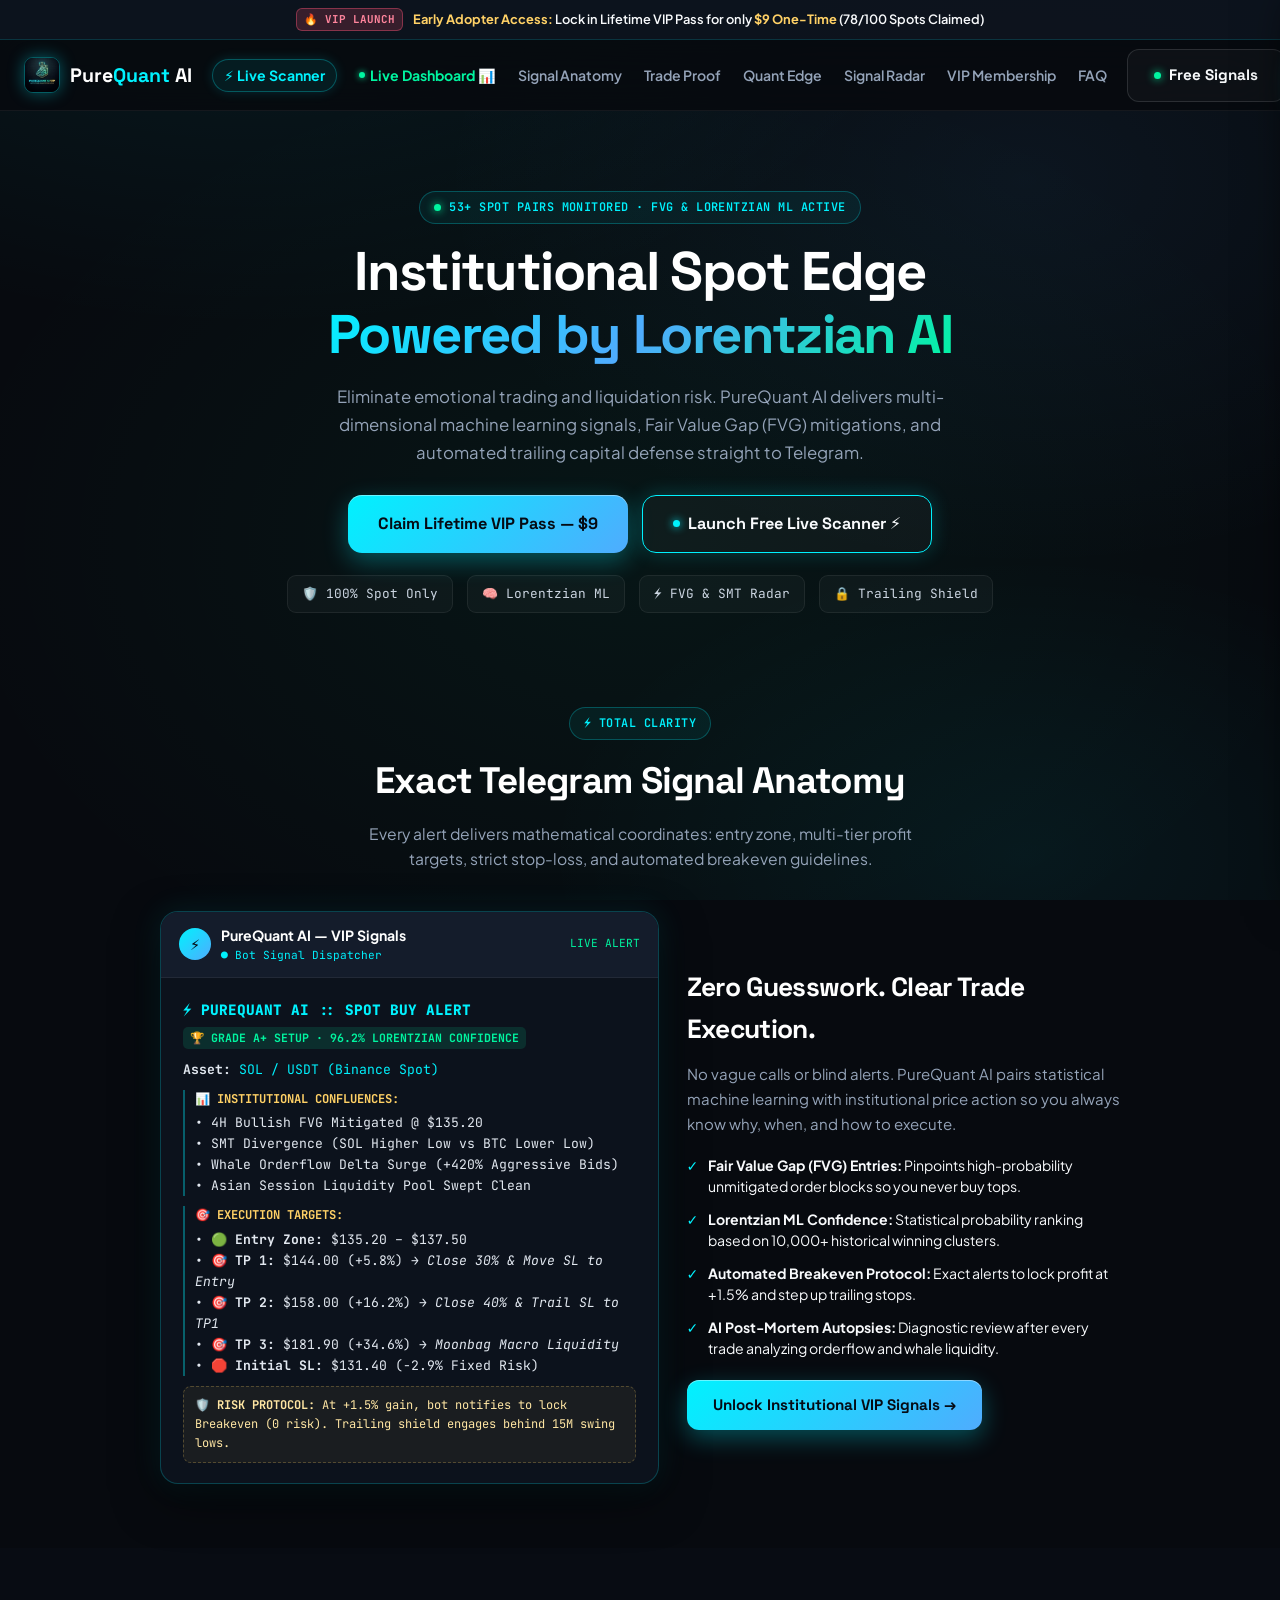
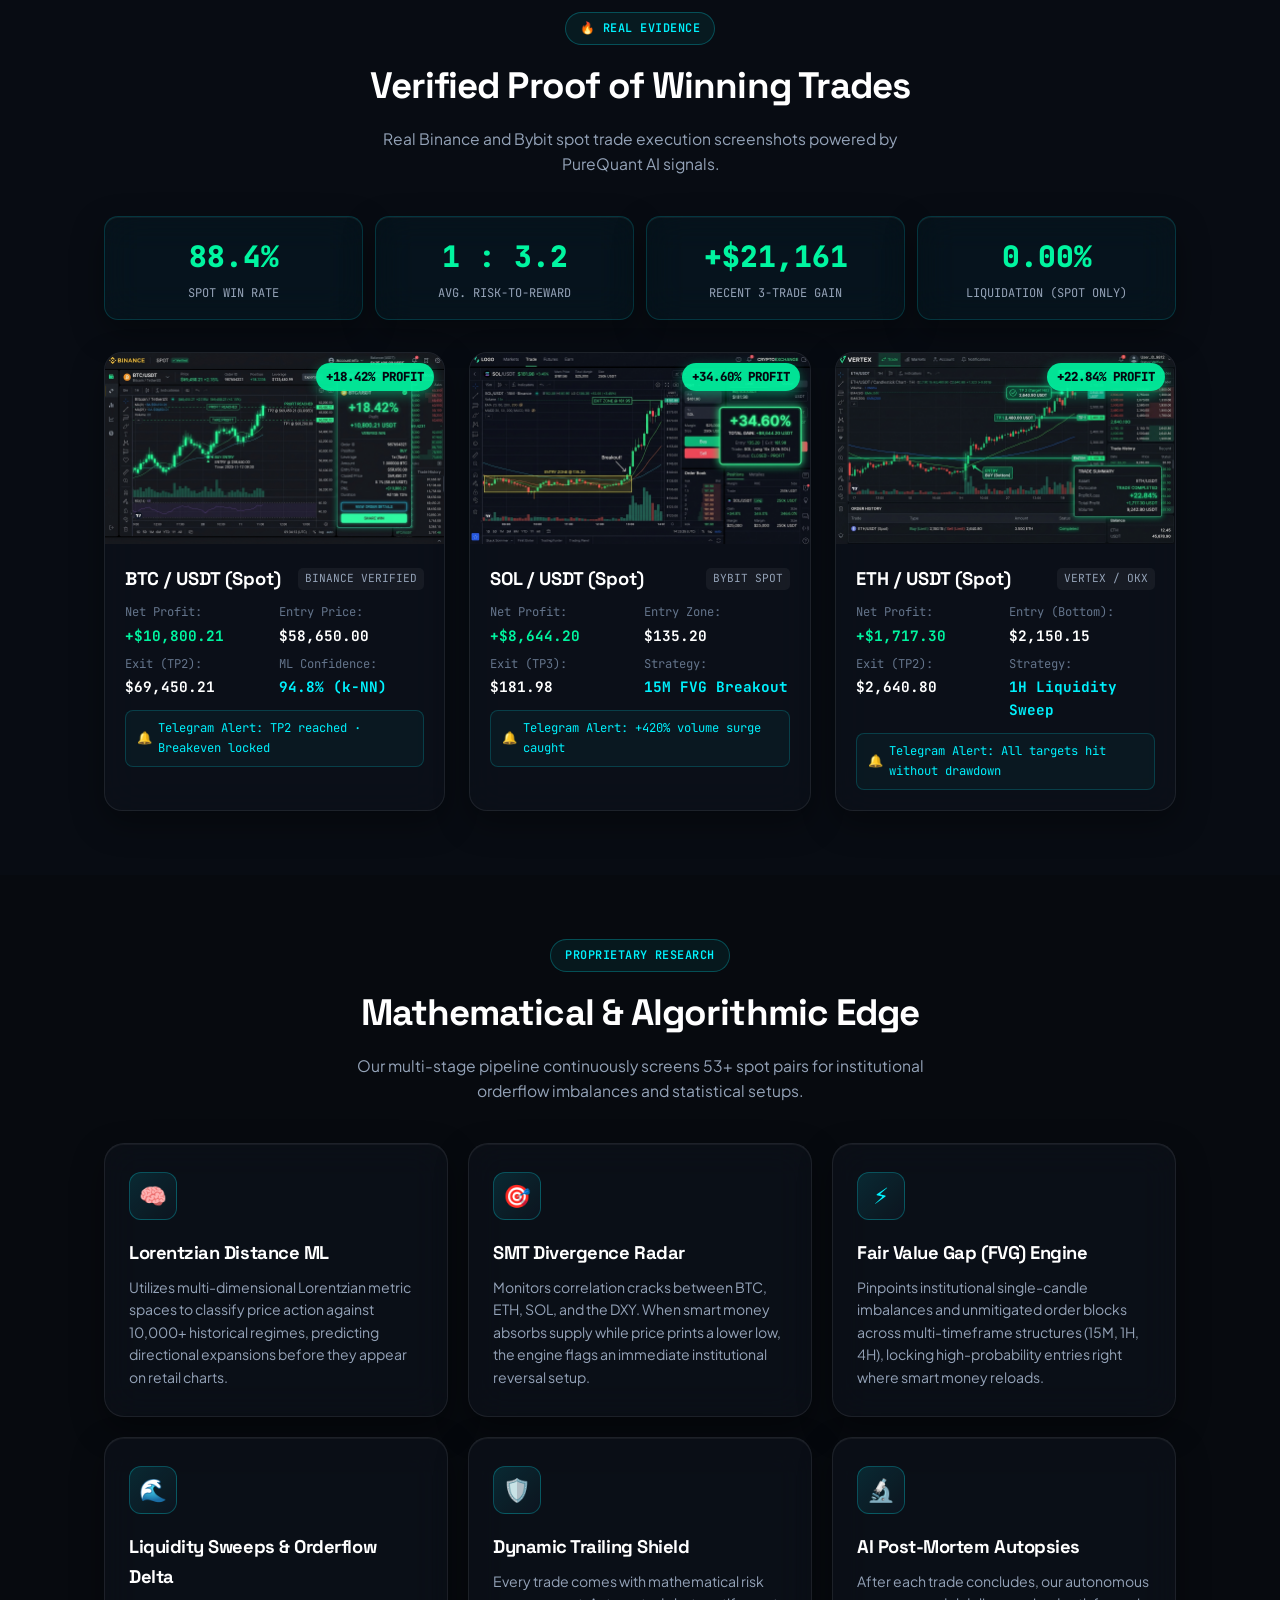
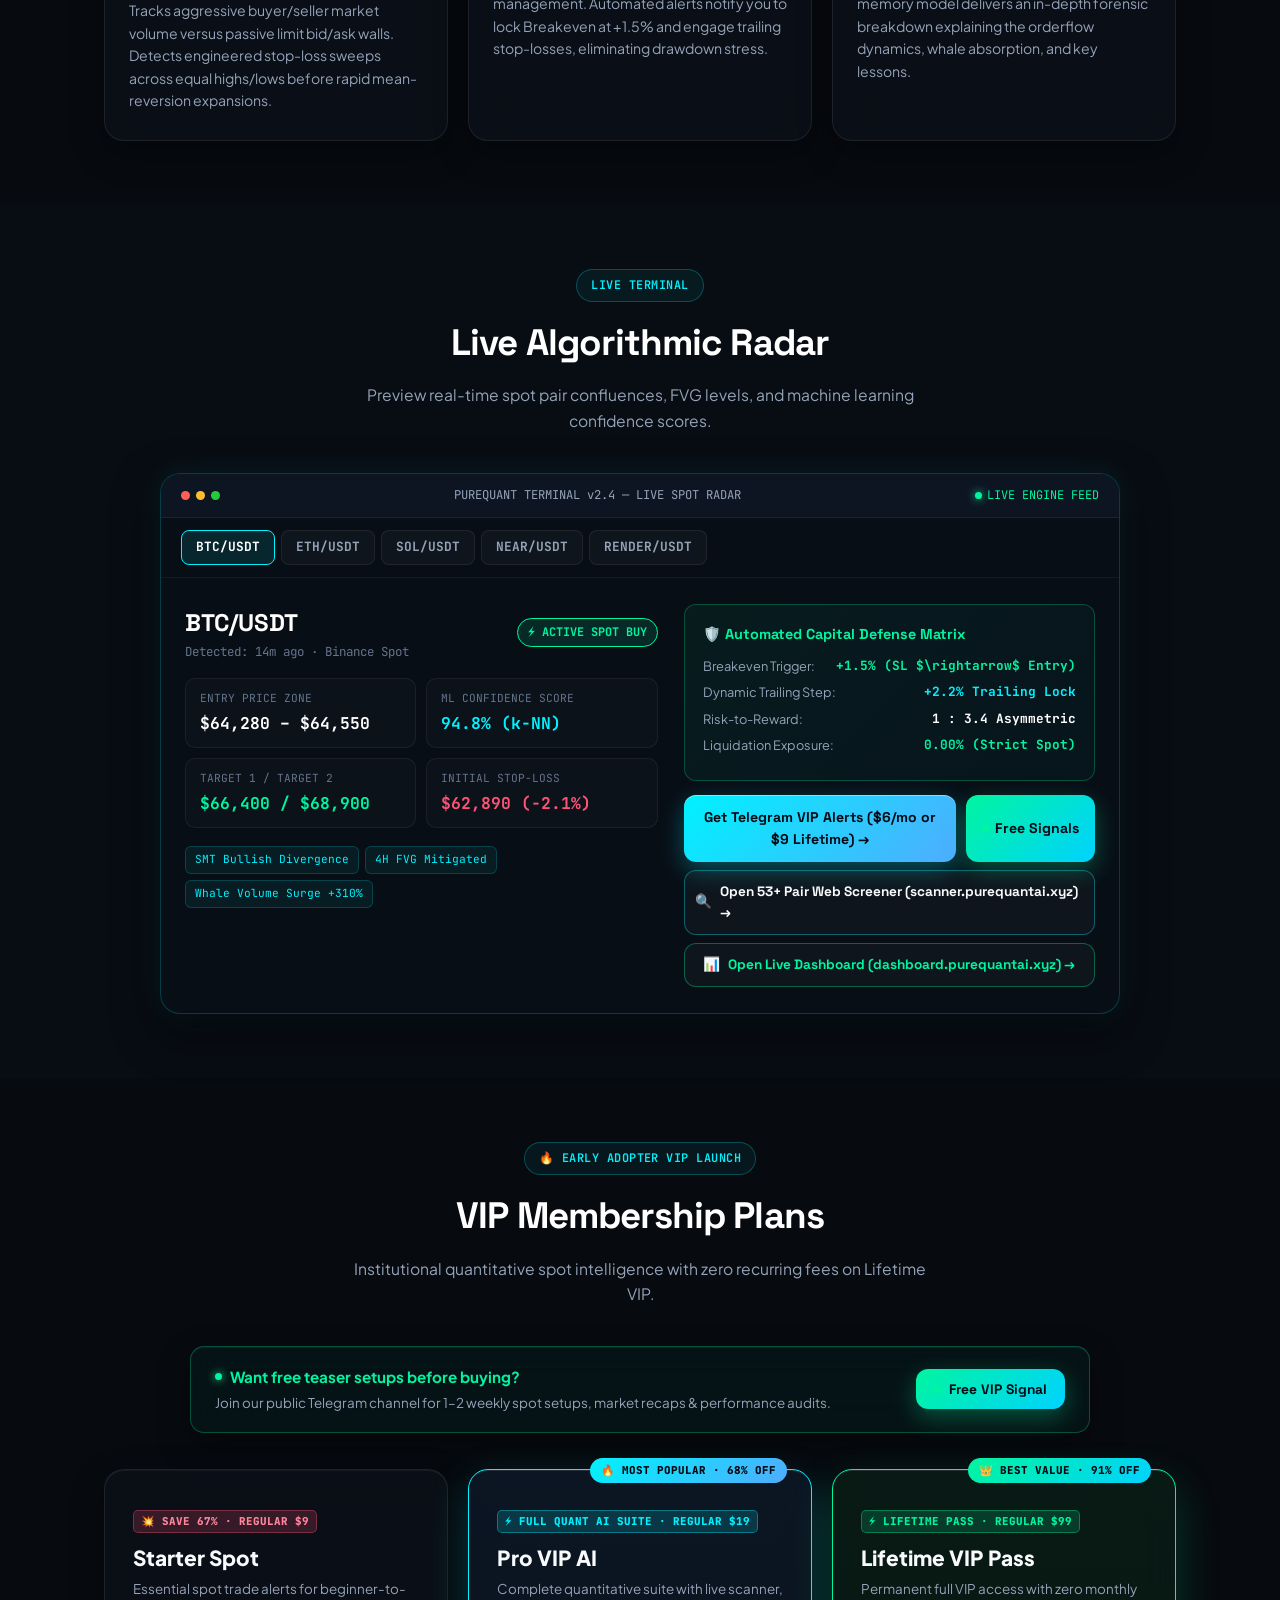
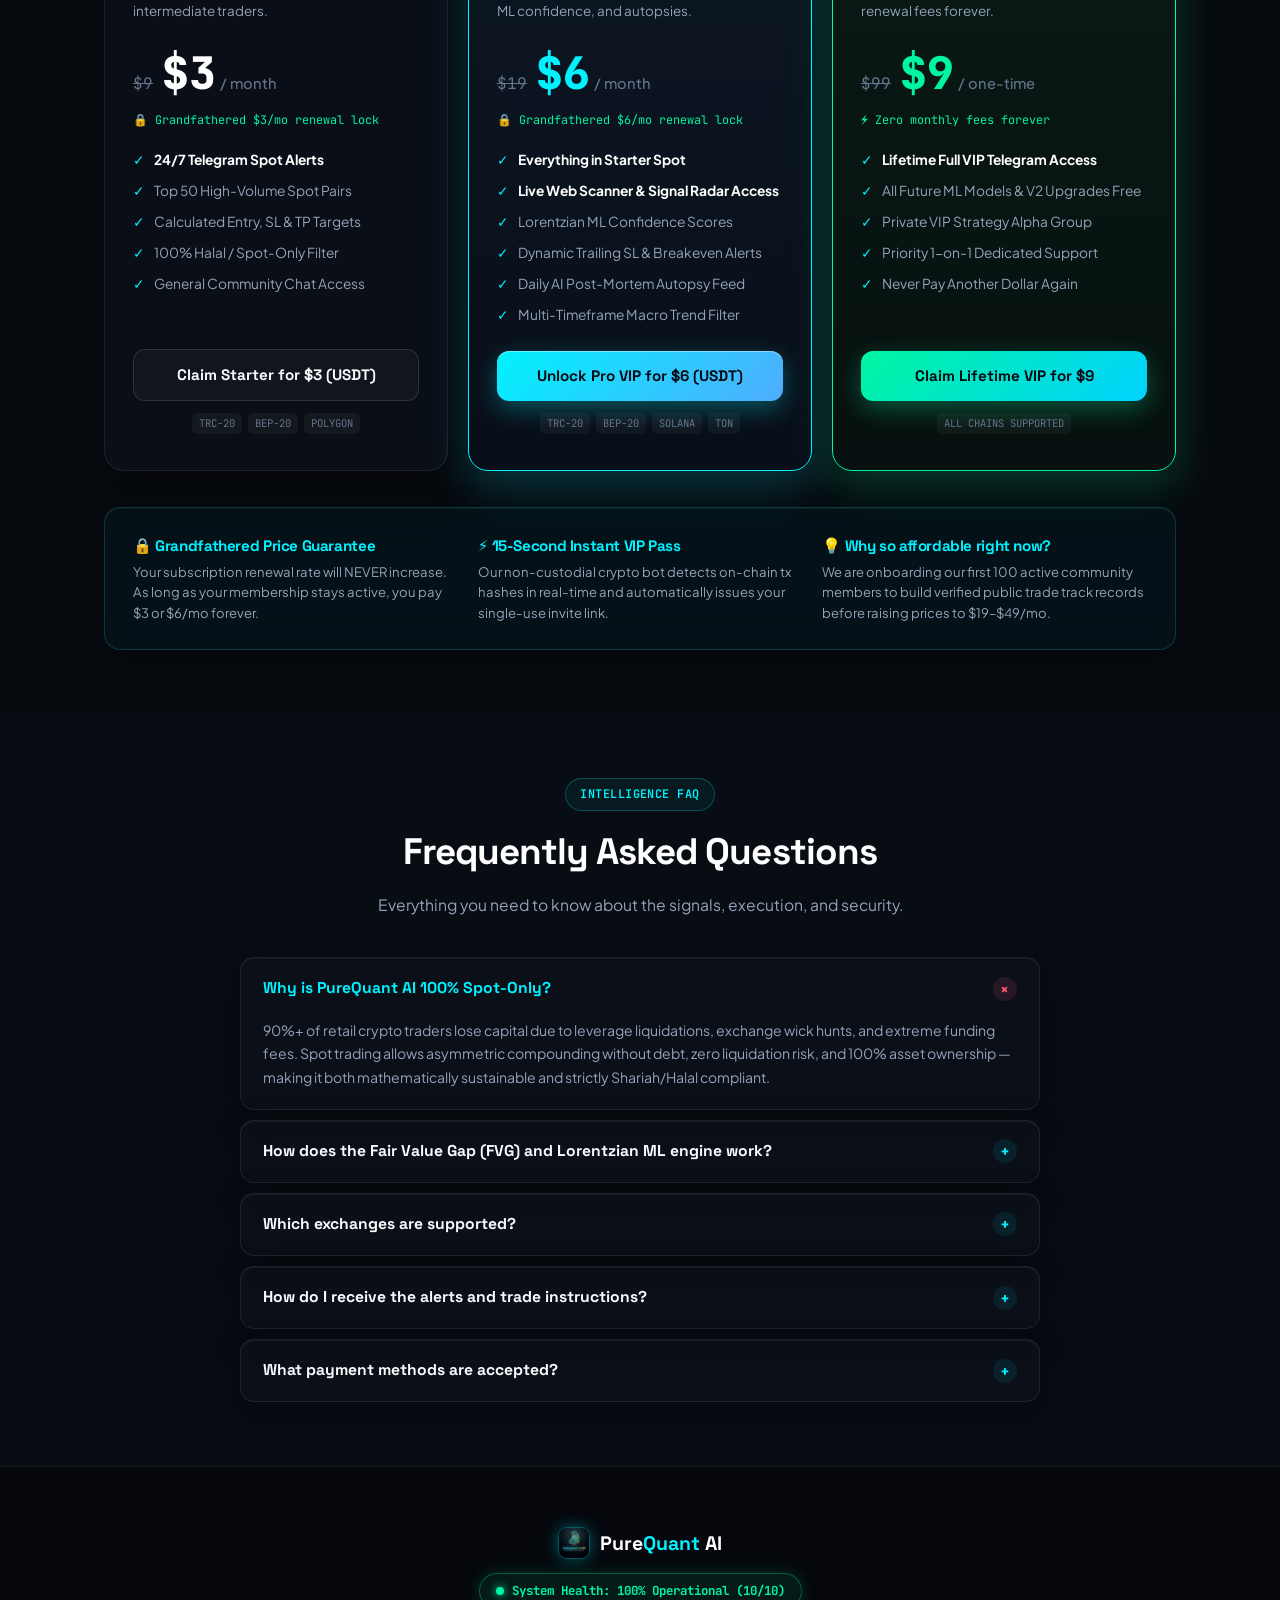
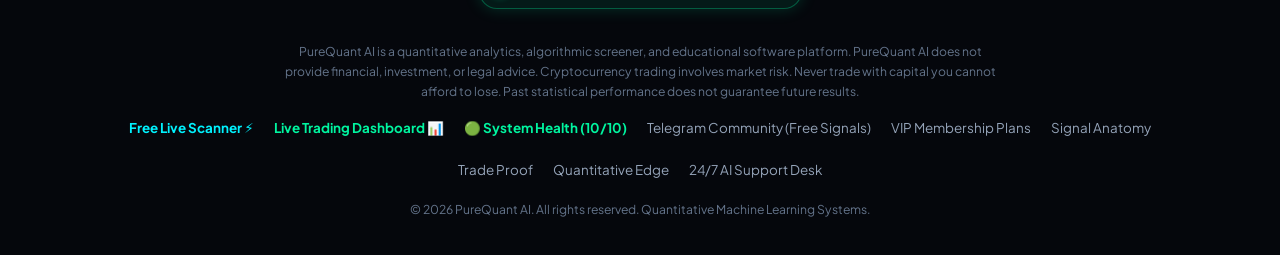
==== commit e82bb47b: "feat: implement live public system health dashboard and dynamic glowing footer indicator" ====
--- a/index.html
+++ b/index.html
@@ -168,7 +168,7 @@
 
 <!-- ===== Meta (Facebook) Pixel Code ===== -->
 <script>
-  window.FB_PIXEL_ID = window.FB_PIXEL_ID || 'YOUR_PIXEL_ID';
+  window.FB_PIXEL_ID = '1060818472972710';
   !function(f,b,e,v,n,t,s)
   {if(f.fbq)return;n=f.fbq=function(){n.callMethod?
   n.callMethod.apply(n,arguments):n.queue.push(arguments)};
@@ -177,16 +177,12 @@
   t.src=v;s=b.getElementsByTagName(e)[0];
   s.parentNode.insertBefore(t,s)}(window, document,'script',
   'https://connect.facebook.net/en_US/fbevents.js');
-  if (window.FB_PIXEL_ID && window.FB_PIXEL_ID !== 'YOUR_PIXEL_ID') {
-    fbq('init', window.FB_PIXEL_ID);
-  } else {
-    fbq('init', 'YOUR_PIXEL_ID');
-  }
+  fbq('init', '1060818472972710');
   fbq('track', 'PageView');
 </script>
 <noscript>
   <img height="1" width="1" style="display:none"
-       src="https://www.facebook.com/tr?id=YOUR_PIXEL_ID&ev=PageView&noscript=1" alt="fb-pixel" />
+       src="https://www.facebook.com/tr?id=1060818472972710&ev=PageView&noscript=1" alt="fb-pixel" />
 </noscript>
 <!-- End Meta Pixel Code -->
 
@@ -779,8 +775,46 @@
     text-align: center;
   }
   .footer-disc { font-size: 0.76rem; color: var(--text-dim); line-height: 1.65; max-width: 720px; margin: 16px auto; }
-  .footer-links { display: flex; justify-content: center; gap: 20px; margin-top: 16px; font-size: 0.84rem; color: var(--text-muted); }
+  .footer-links { display: flex; justify-content: center; gap: 20px; margin-top: 16px; font-size: 0.84rem; color: var(--text-muted); flex-wrap: wrap; }
   .footer-links a:hover { color: var(--cyan); }
+
+  /* Footer Live Health Status Pill */
+  .footer-health-pill {
+    display: inline-flex;
+    align-items: center;
+    gap: 8px;
+    background: rgba(0, 245, 160, 0.08);
+    border: 1px solid rgba(0, 245, 160, 0.3);
+    color: var(--emerald);
+    padding: 7px 16px;
+    border-radius: 20px;
+    font-family: var(--mono);
+    font-size: 0.78rem;
+    font-weight: 700;
+    text-decoration: none;
+    transition: all 0.2s ease;
+    box-shadow: 0 0 16px rgba(0, 245, 160, 0.18);
+    margin-bottom: 16px;
+  }
+  .footer-health-pill:hover {
+    background: rgba(0, 245, 160, 0.16);
+    border-color: var(--emerald);
+    box-shadow: 0 0 24px rgba(0, 245, 160, 0.35);
+    transform: translateY(-1px);
+  }
+  .footer-health-pill.degraded {
+    background: rgba(255, 209, 102, 0.1);
+    border-color: rgba(255, 209, 102, 0.4);
+    color: var(--gold);
+    box-shadow: 0 0 18px rgba(255, 209, 102, 0.25);
+  }
+  .health-pulse-dot {
+    width: 8px; height: 8px; border-radius: 50%; background: var(--emerald);
+    box-shadow: 0 0 8px var(--emerald); animation: pulse 1.5s infinite;
+  }
+  .footer-health-pill.degraded .health-pulse-dot {
+    background: var(--gold); box-shadow: 0 0 8px var(--gold);
+  }
 
   /* Mobile Responsive Perfection */
   @media(max-width: 768px) {
@@ -1458,12 +1492,22 @@
       <img src="/assets/logo.png" alt="PureQuant AI" class="logo-img" style="width: 32px; height: 32px;">
       <span>Pure<b>Quant</b> AI</span>
     </div>
+
+    <!-- Live System Health Status Button -->
+    <div style="display: flex; justify-content: center; margin-bottom: 16px;">
+      <a href="/health" class="footer-health-pill" id="footerHealthPill" title="View live system telemetry and subsystem status matrix">
+        <span class="health-pulse-dot" id="footerHealthDot"></span>
+        <span id="footerHealthText">System Health: 100% Operational (10/10)</span>
+      </a>
+    </div>
+
     <p class="footer-disc">
       PureQuant AI is a quantitative analytics, algorithmic screener, and educational software platform. PureQuant AI does not provide financial, investment, or legal advice. Cryptocurrency trading involves market risk. Never trade with capital you cannot afford to lose. Past statistical performance does not guarantee future results.
     </p>
     <div class="footer-links">
       <a href="https://scanner.purequantai.xyz" target="_blank" style="color: var(--cyan); font-weight: 700;">Free Live Scanner ⚡</a>
       <a href="https://dashboard.purequantai.xyz" target="_blank" style="color: var(--emerald); font-weight: 700;">Live Trading Dashboard 📊</a>
+      <a href="/health" style="color: var(--emerald); font-weight: 700; display: inline-flex; align-items: center; gap: 5px;">🟢 System Health (10/10)</a>
       <a href="https://t.me/PureQuantSignals" target="_blank">Telegram Community (Free Signals)</a>
       <a href="#pricing">VIP Membership Plans</a>
       <a href="#signal-anatomy">Signal Anatomy</a>
@@ -1695,6 +1739,26 @@
     );
   }
 }, { passive: true });
+
+// Live System Health Footer Synchronizer
+function syncFooterHealth() {
+  try {
+    var st = localStorage.getItem('pq_overall_health') || 'HEALTHY';
+    var pill = document.getElementById('footerHealthPill');
+    var txt = document.getElementById('footerHealthText');
+    if(!pill || !txt) return;
+
+    if (st === 'HEALTHY') {
+      pill.className = 'footer-health-pill';
+      txt.textContent = 'System Health: 100% Operational (10/10)';
+    } else {
+      pill.className = 'footer-health-pill degraded';
+      txt.textContent = 'System Notice: Subsystem Incident (Fixing)';
+    }
+  } catch(e) {}
+}
+syncFooterHealth();
+window.addEventListener('storage', syncFooterHealth);
 </script>
 
 <!-- ===== Mobile & iPad Navigation Drawer ===== -->
@@ -1714,6 +1778,9 @@
     </a>
     <a href="https://dashboard.purequantai.xyz" target="_blank" class="drawer-link drawer-link-pill-em" onclick="toggleDrawer(false)">
       <span>📊</span> <span>Live Dashboard</span>
+    </a>
+    <a href="/health" class="drawer-link" onclick="toggleDrawer(false)" style="color: var(--emerald);">
+      <span>🟢</span> <span>Live System Health (10/10)</span>
     </a>
     <a href="#signal-anatomy" class="drawer-link" onclick="toggleDrawer(false)">
       <span>🧠</span> <span>Exact Signal Anatomy</span>
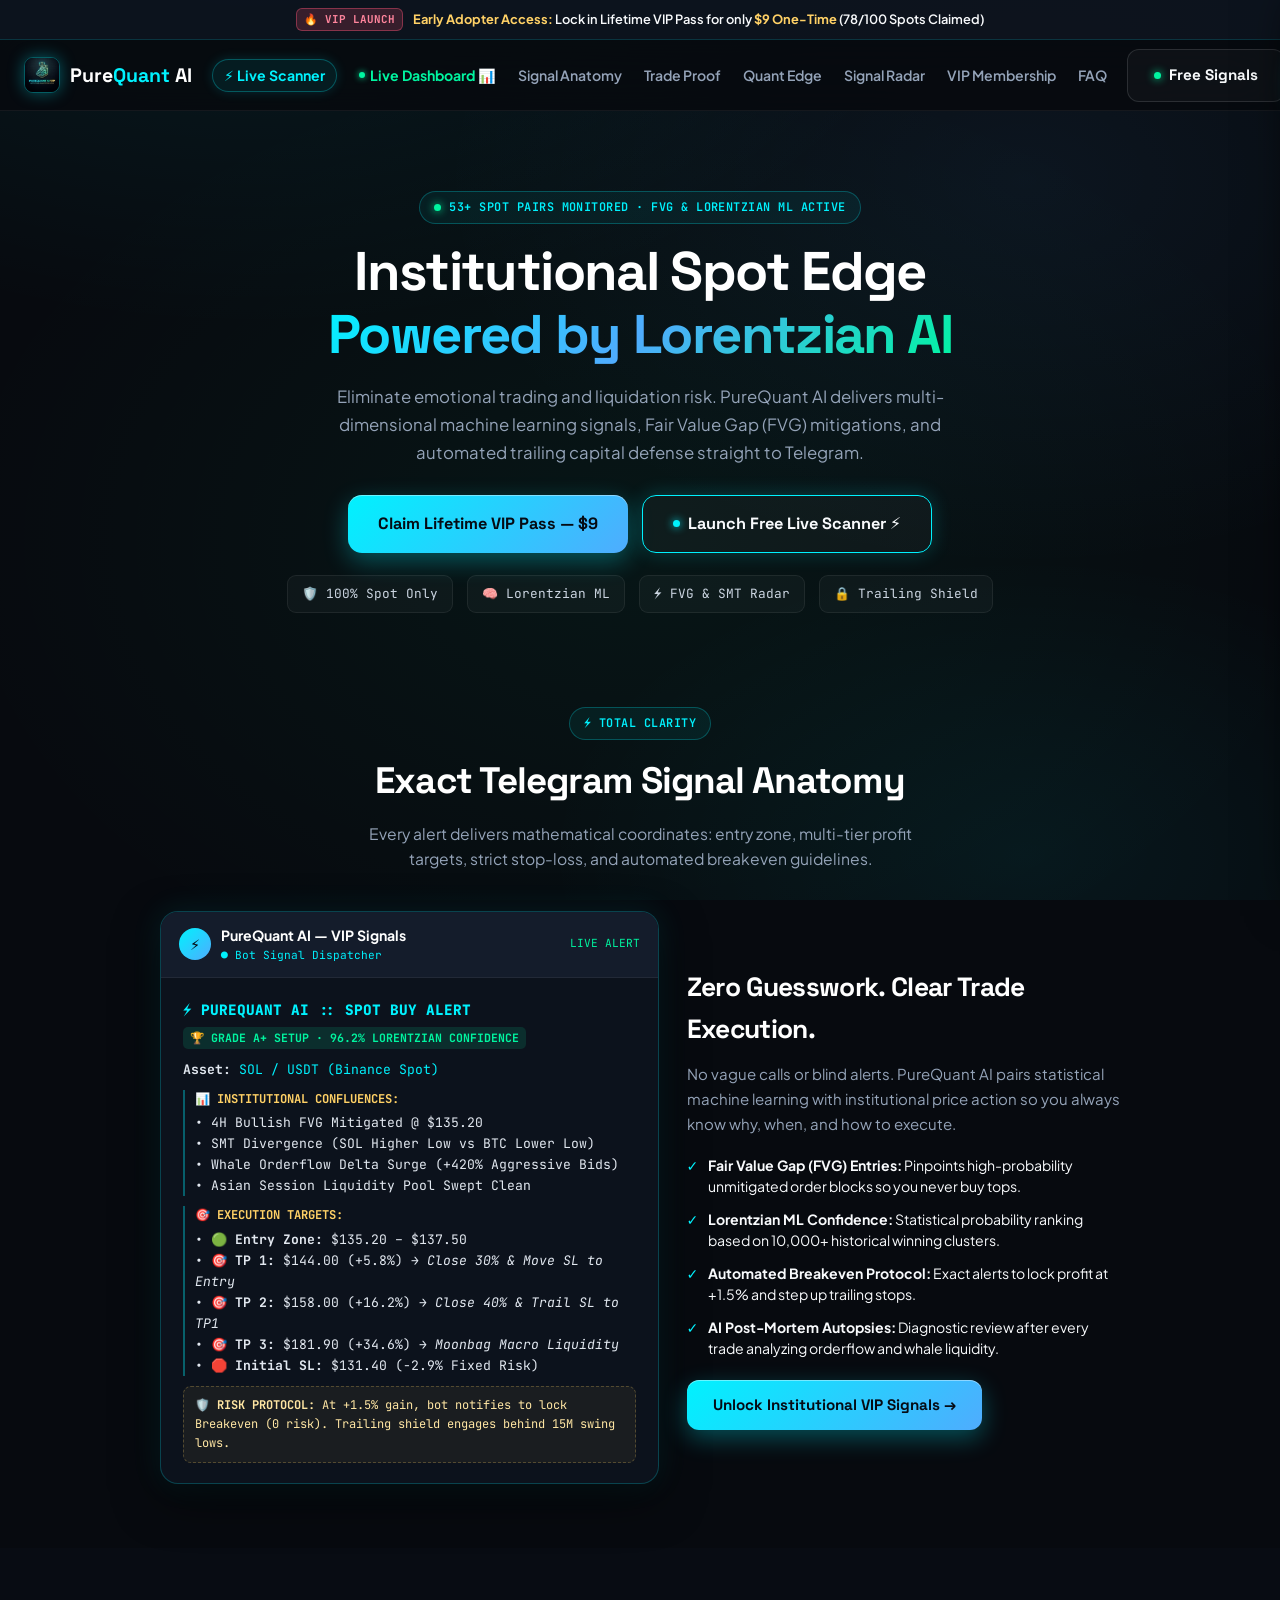
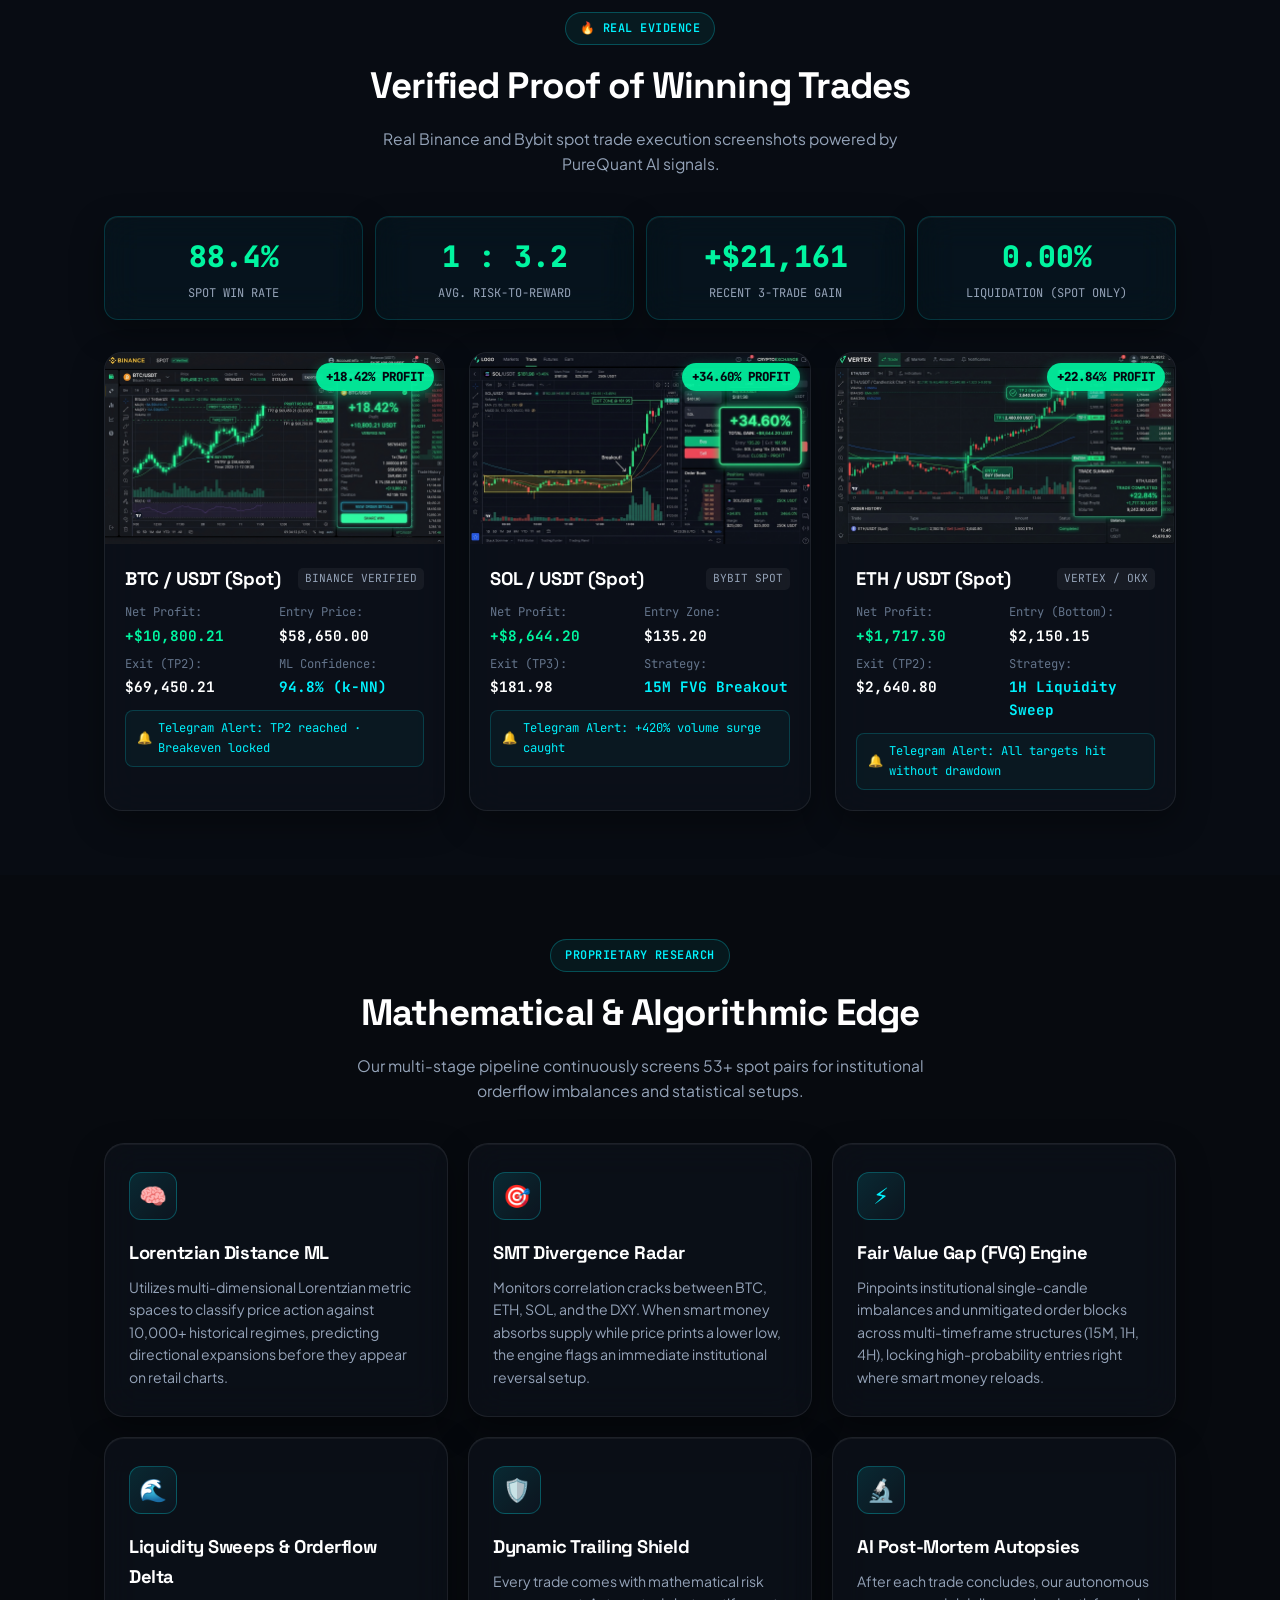
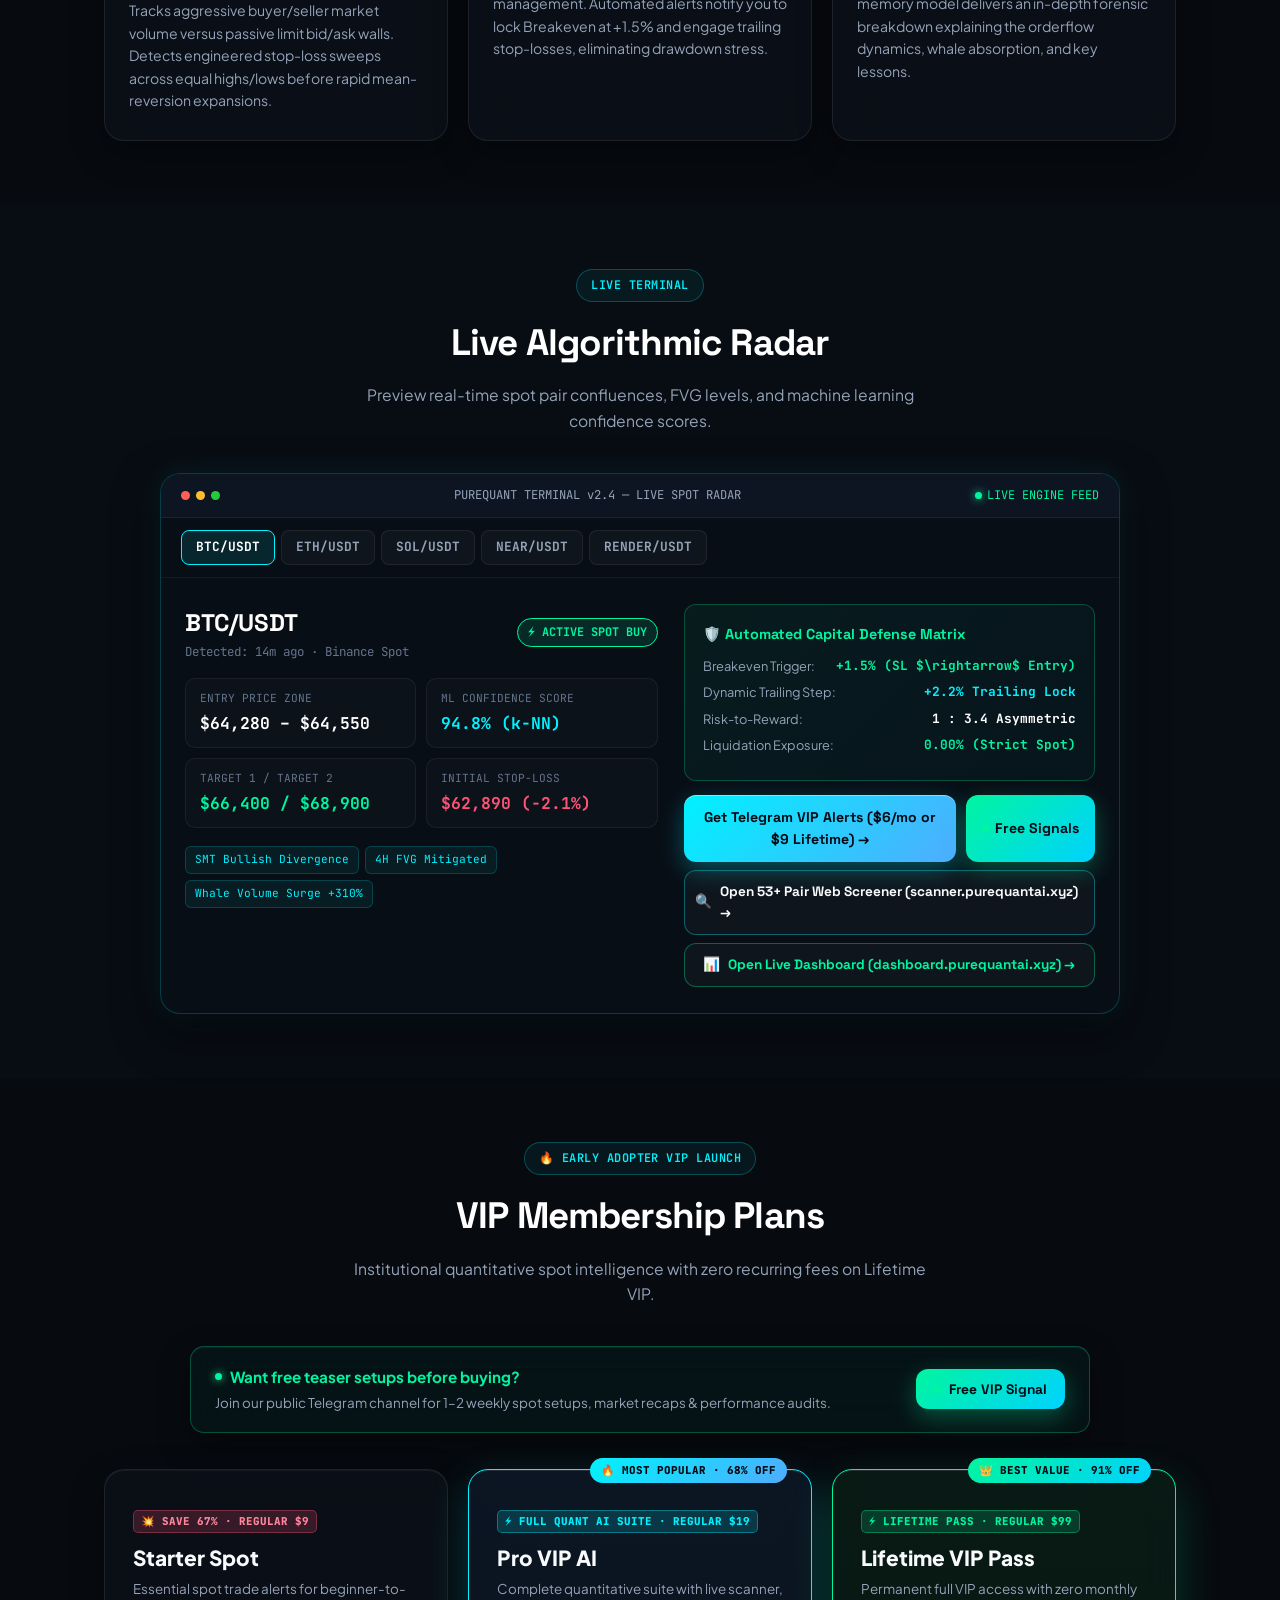
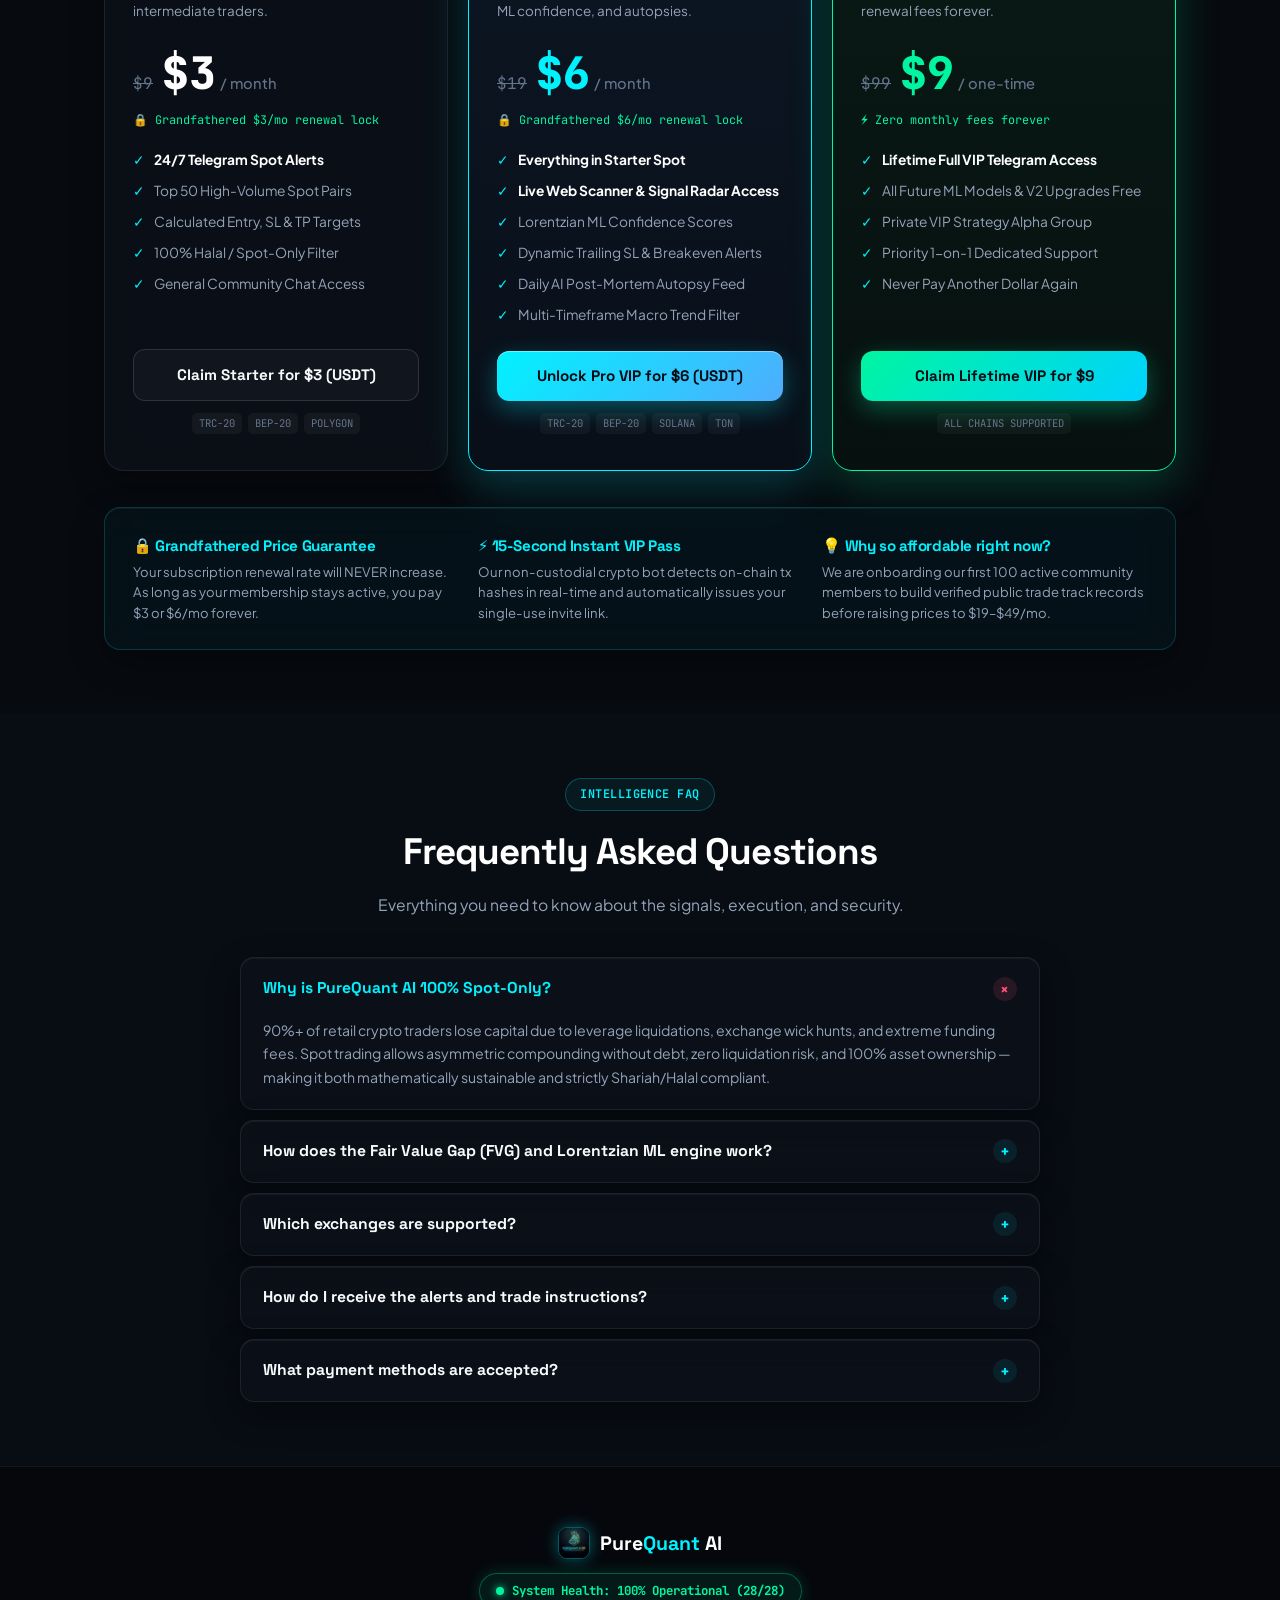
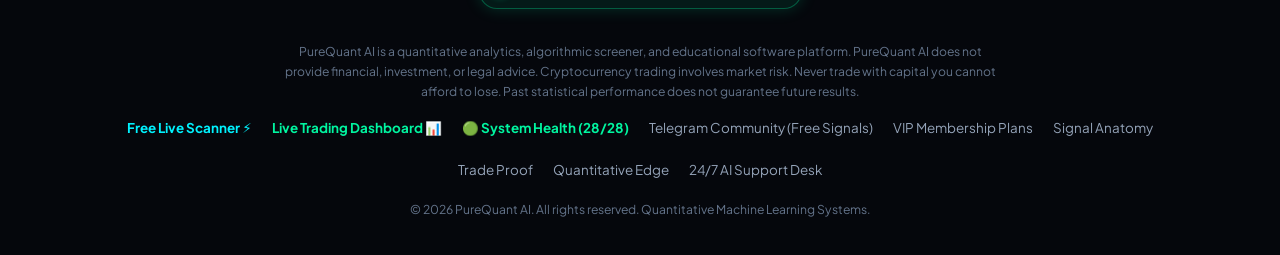
==== commit ad054ba8: "feat: restore full 28-subsystem health matrix with category filtering and real-time telemetry" ====
--- a/index.html
+++ b/index.html
@@ -1495,9 +1495,9 @@
 
     <!-- Live System Health Status Button -->
     <div style="display: flex; justify-content: center; margin-bottom: 16px;">
-      <a href="/health" class="footer-health-pill" id="footerHealthPill" title="View live system telemetry and subsystem status matrix">
+      <a href="/health" class="footer-health-pill" id="footerHealthPill" title="View live system telemetry and 28-subsystem status matrix">
         <span class="health-pulse-dot" id="footerHealthDot"></span>
-        <span id="footerHealthText">System Health: 100% Operational (10/10)</span>
+        <span id="footerHealthText">System Health: 100% Operational (28/28)</span>
       </a>
     </div>
 
@@ -1507,7 +1507,7 @@
     <div class="footer-links">
       <a href="https://scanner.purequantai.xyz" target="_blank" style="color: var(--cyan); font-weight: 700;">Free Live Scanner ⚡</a>
       <a href="https://dashboard.purequantai.xyz" target="_blank" style="color: var(--emerald); font-weight: 700;">Live Trading Dashboard 📊</a>
-      <a href="/health" style="color: var(--emerald); font-weight: 700; display: inline-flex; align-items: center; gap: 5px;">🟢 System Health (10/10)</a>
+      <a href="/health" style="color: var(--emerald); font-weight: 700; display: inline-flex; align-items: center; gap: 5px;">🟢 System Health (28/28)</a>
       <a href="https://t.me/PureQuantSignals" target="_blank">Telegram Community (Free Signals)</a>
       <a href="#pricing">VIP Membership Plans</a>
       <a href="#signal-anatomy">Signal Anatomy</a>
@@ -1750,7 +1750,7 @@
 
     if (st === 'HEALTHY') {
       pill.className = 'footer-health-pill';
-      txt.textContent = 'System Health: 100% Operational (10/10)';
+      txt.textContent = 'System Health: 100% Operational (28/28)';
     } else {
       pill.className = 'footer-health-pill degraded';
       txt.textContent = 'System Notice: Subsystem Incident (Fixing)';
@@ -1780,7 +1780,7 @@
       <span>📊</span> <span>Live Dashboard</span>
     </a>
     <a href="/health" class="drawer-link" onclick="toggleDrawer(false)" style="color: var(--emerald);">
-      <span>🟢</span> <span>Live System Health (10/10)</span>
+      <span>🟢</span> <span>Live System Health (28/28)</span>
     </a>
     <a href="#signal-anatomy" class="drawer-link" onclick="toggleDrawer(false)">
       <span>🧠</span> <span>Exact Signal Anatomy</span>
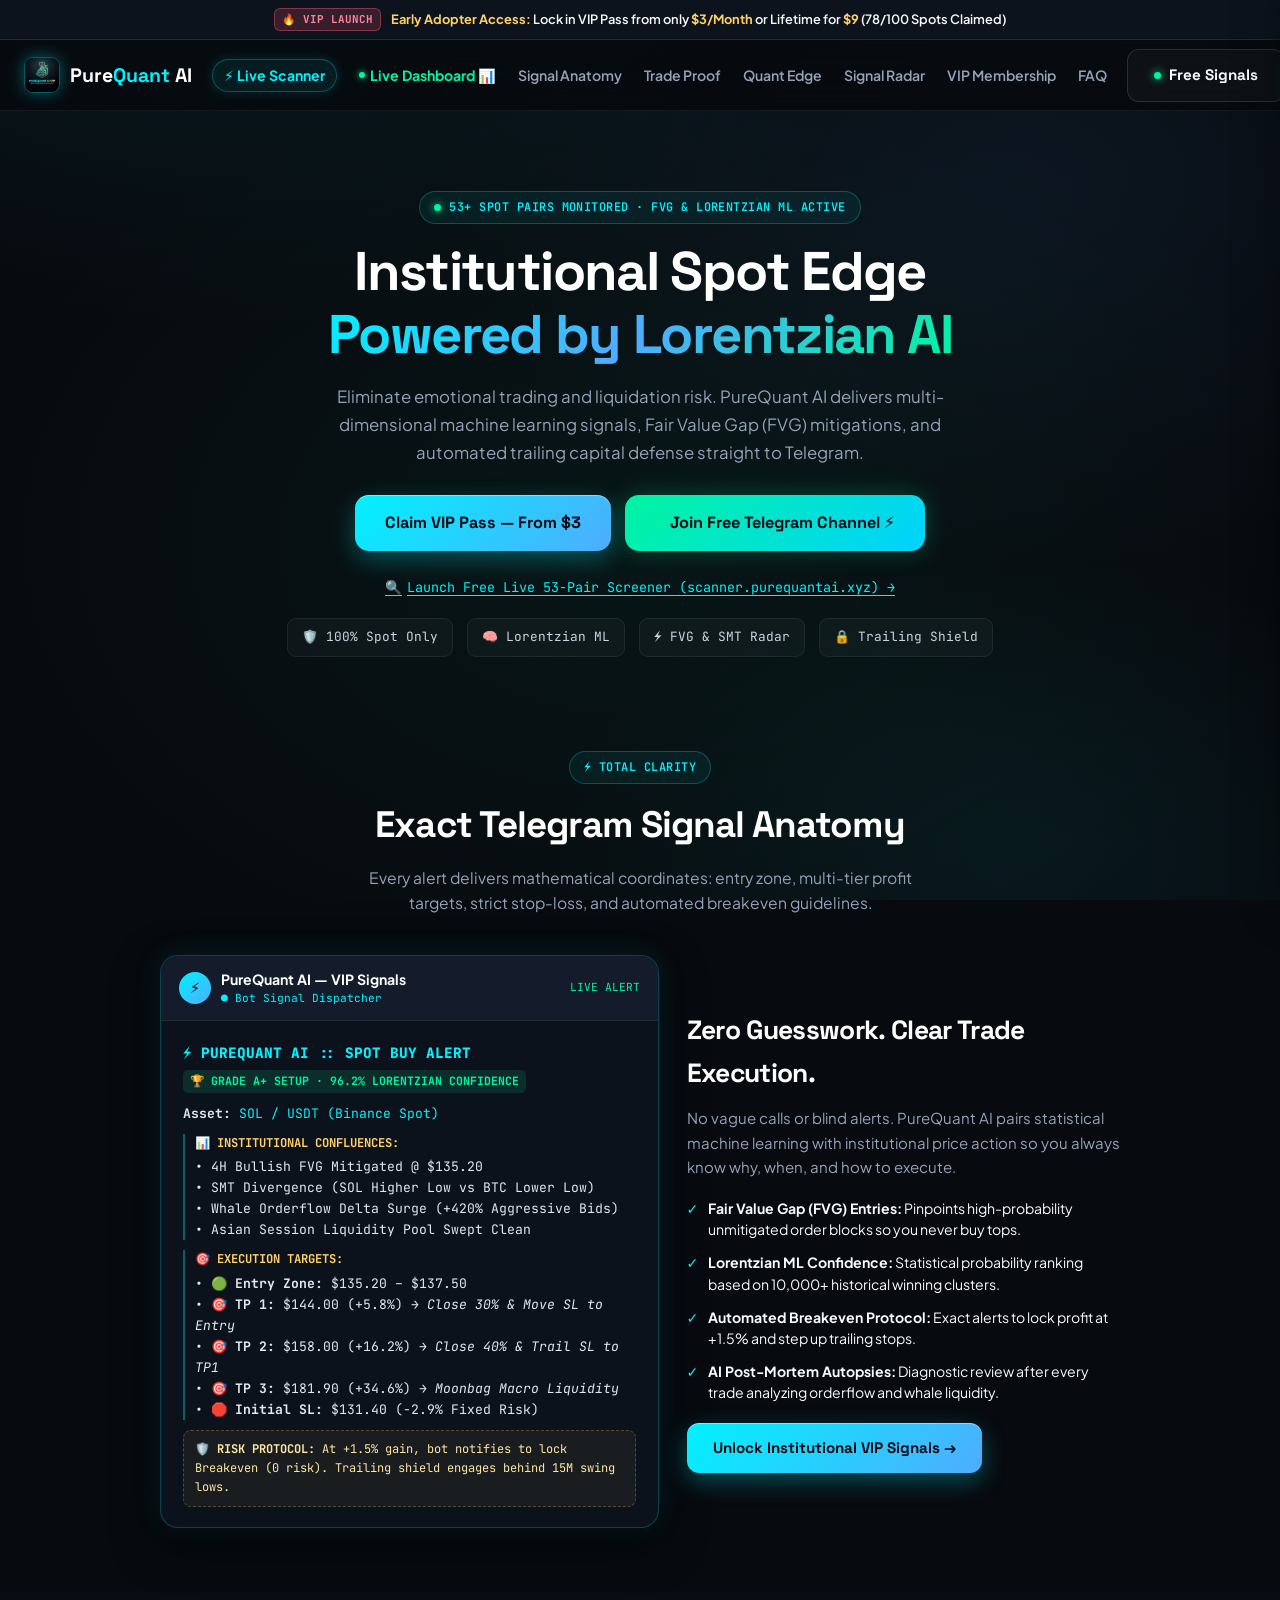
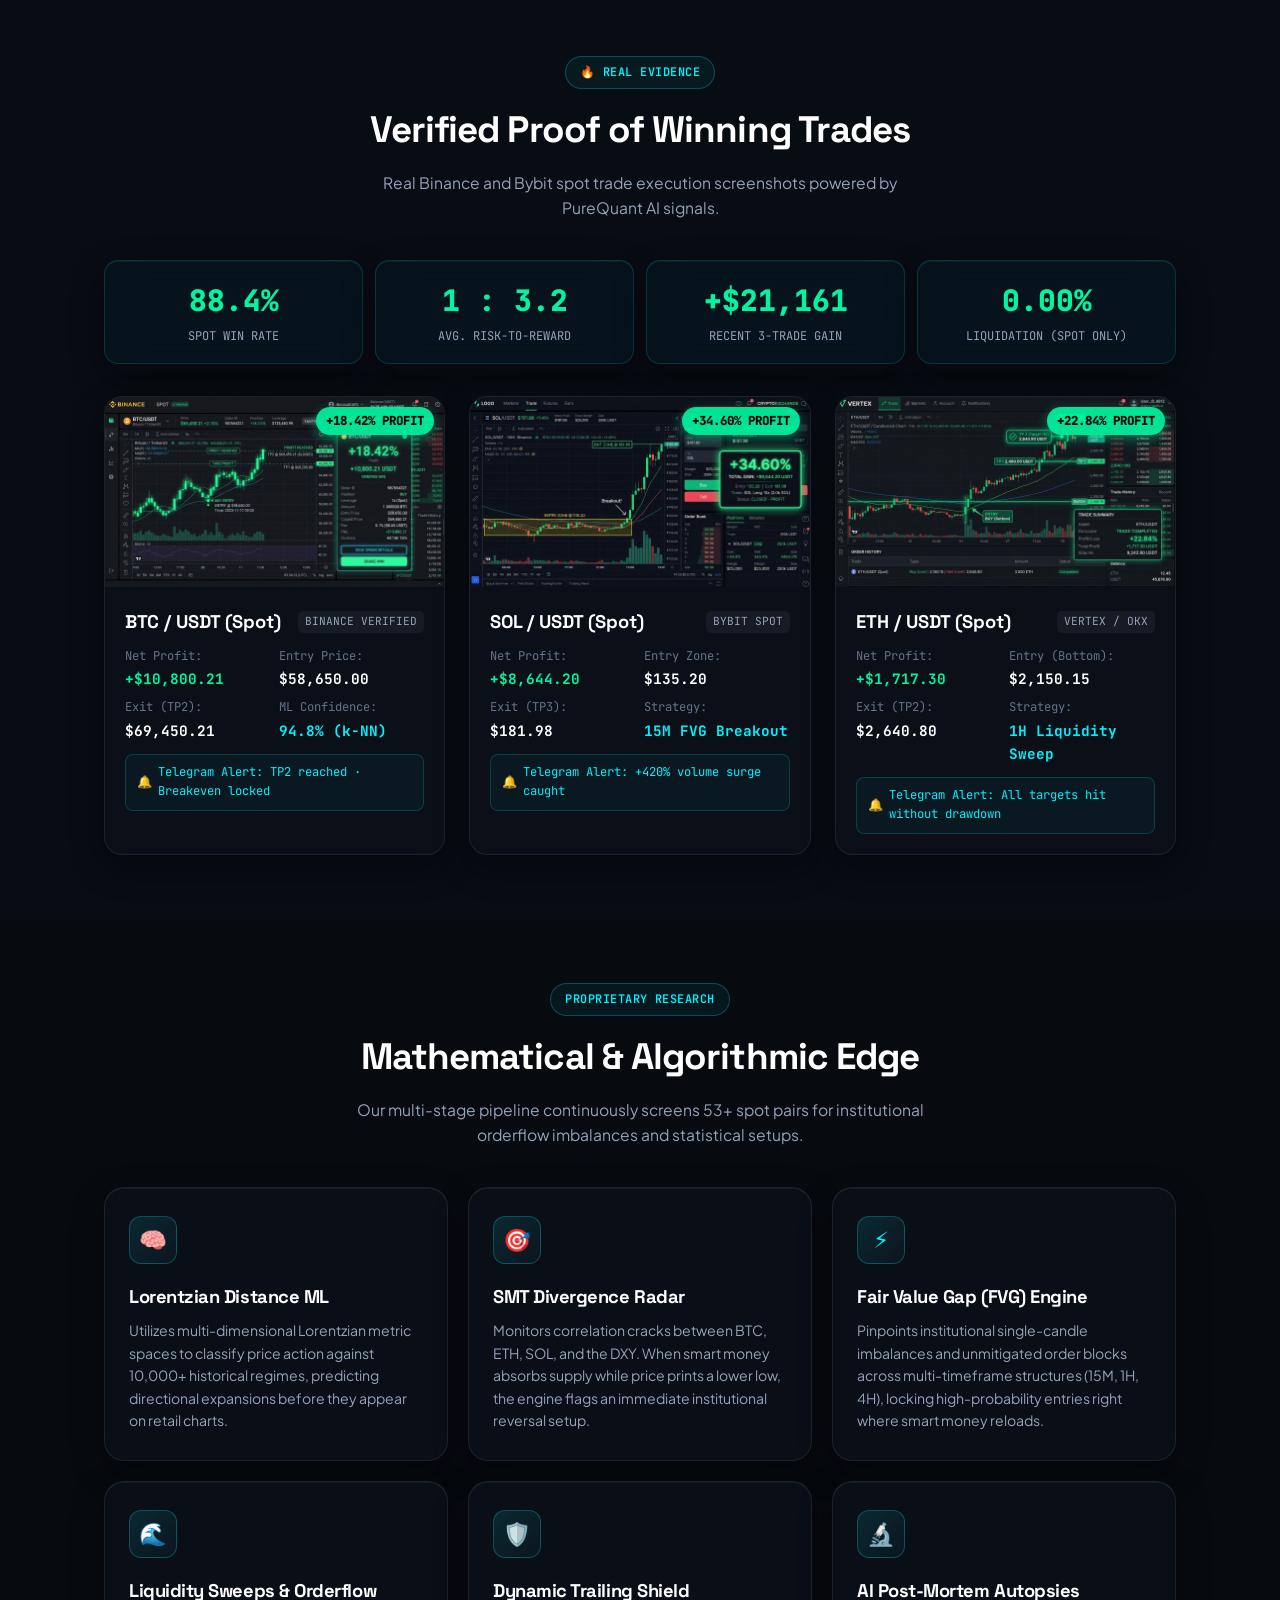
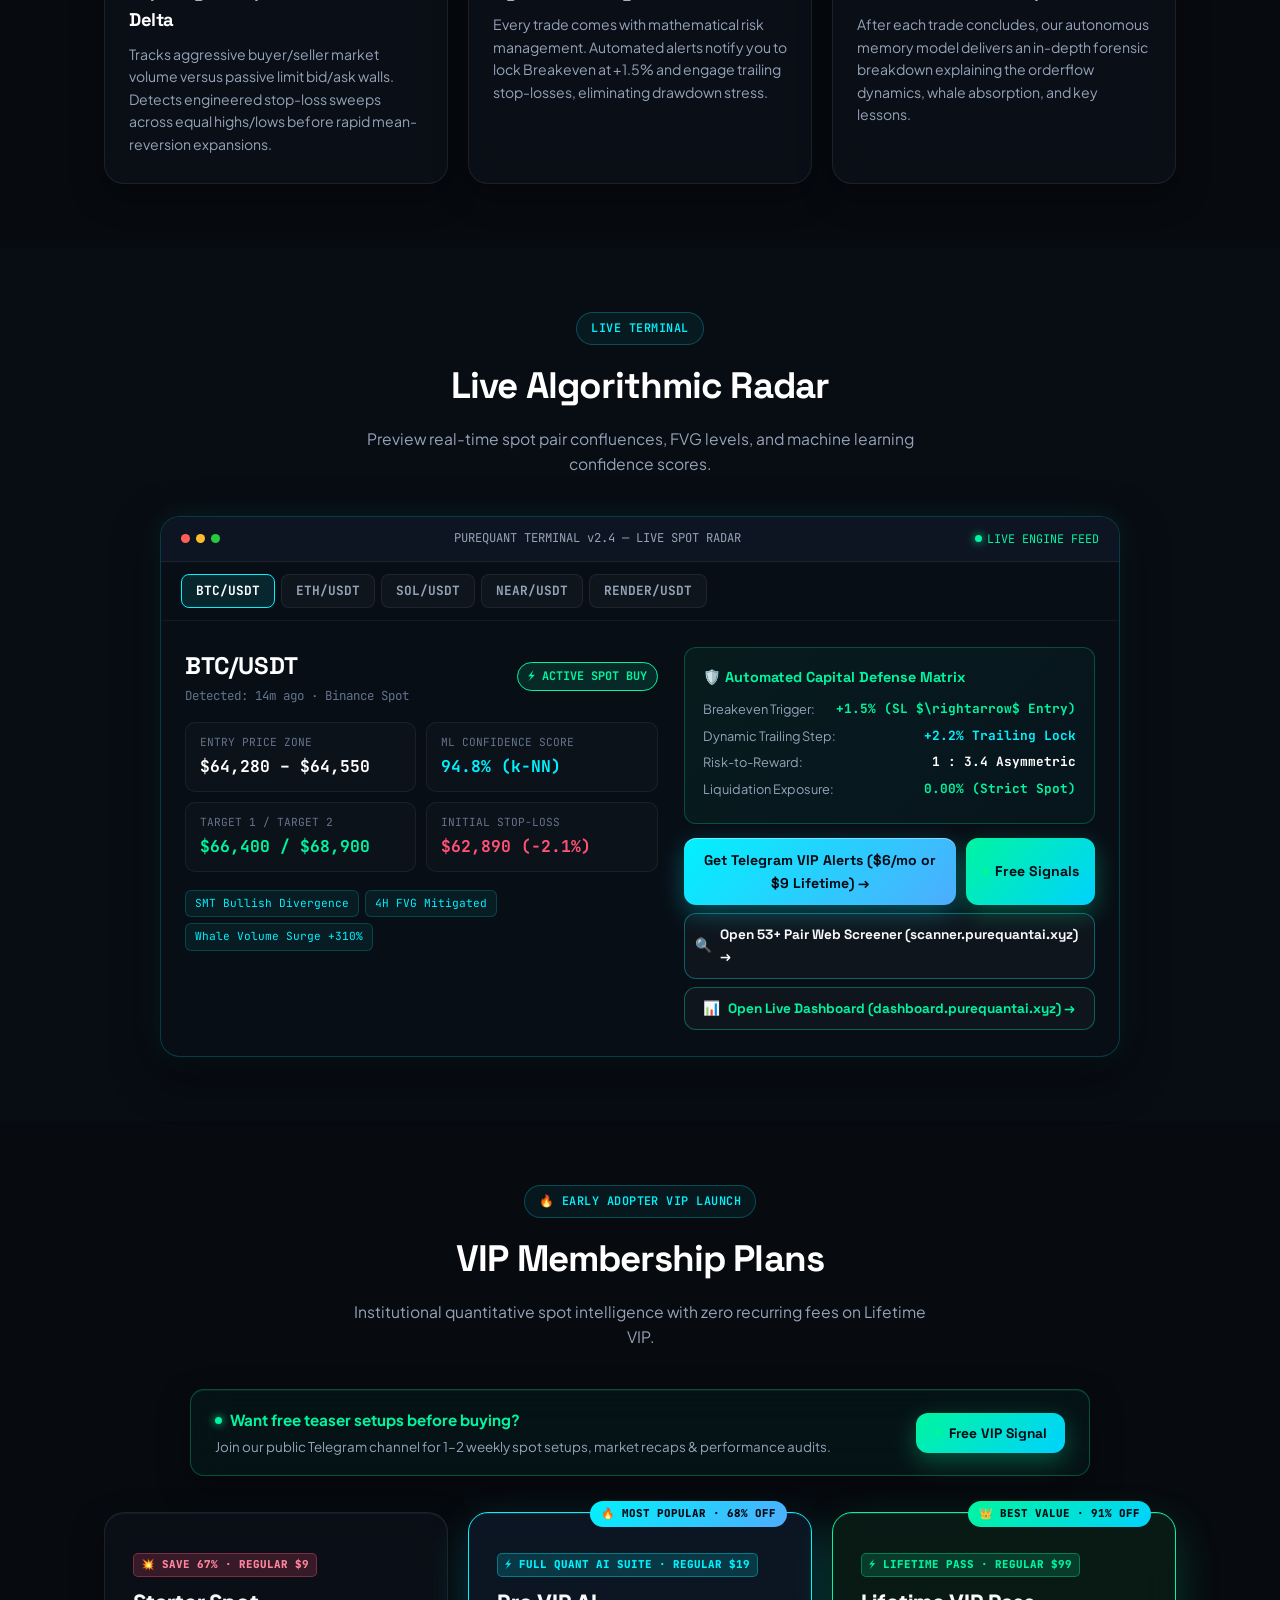
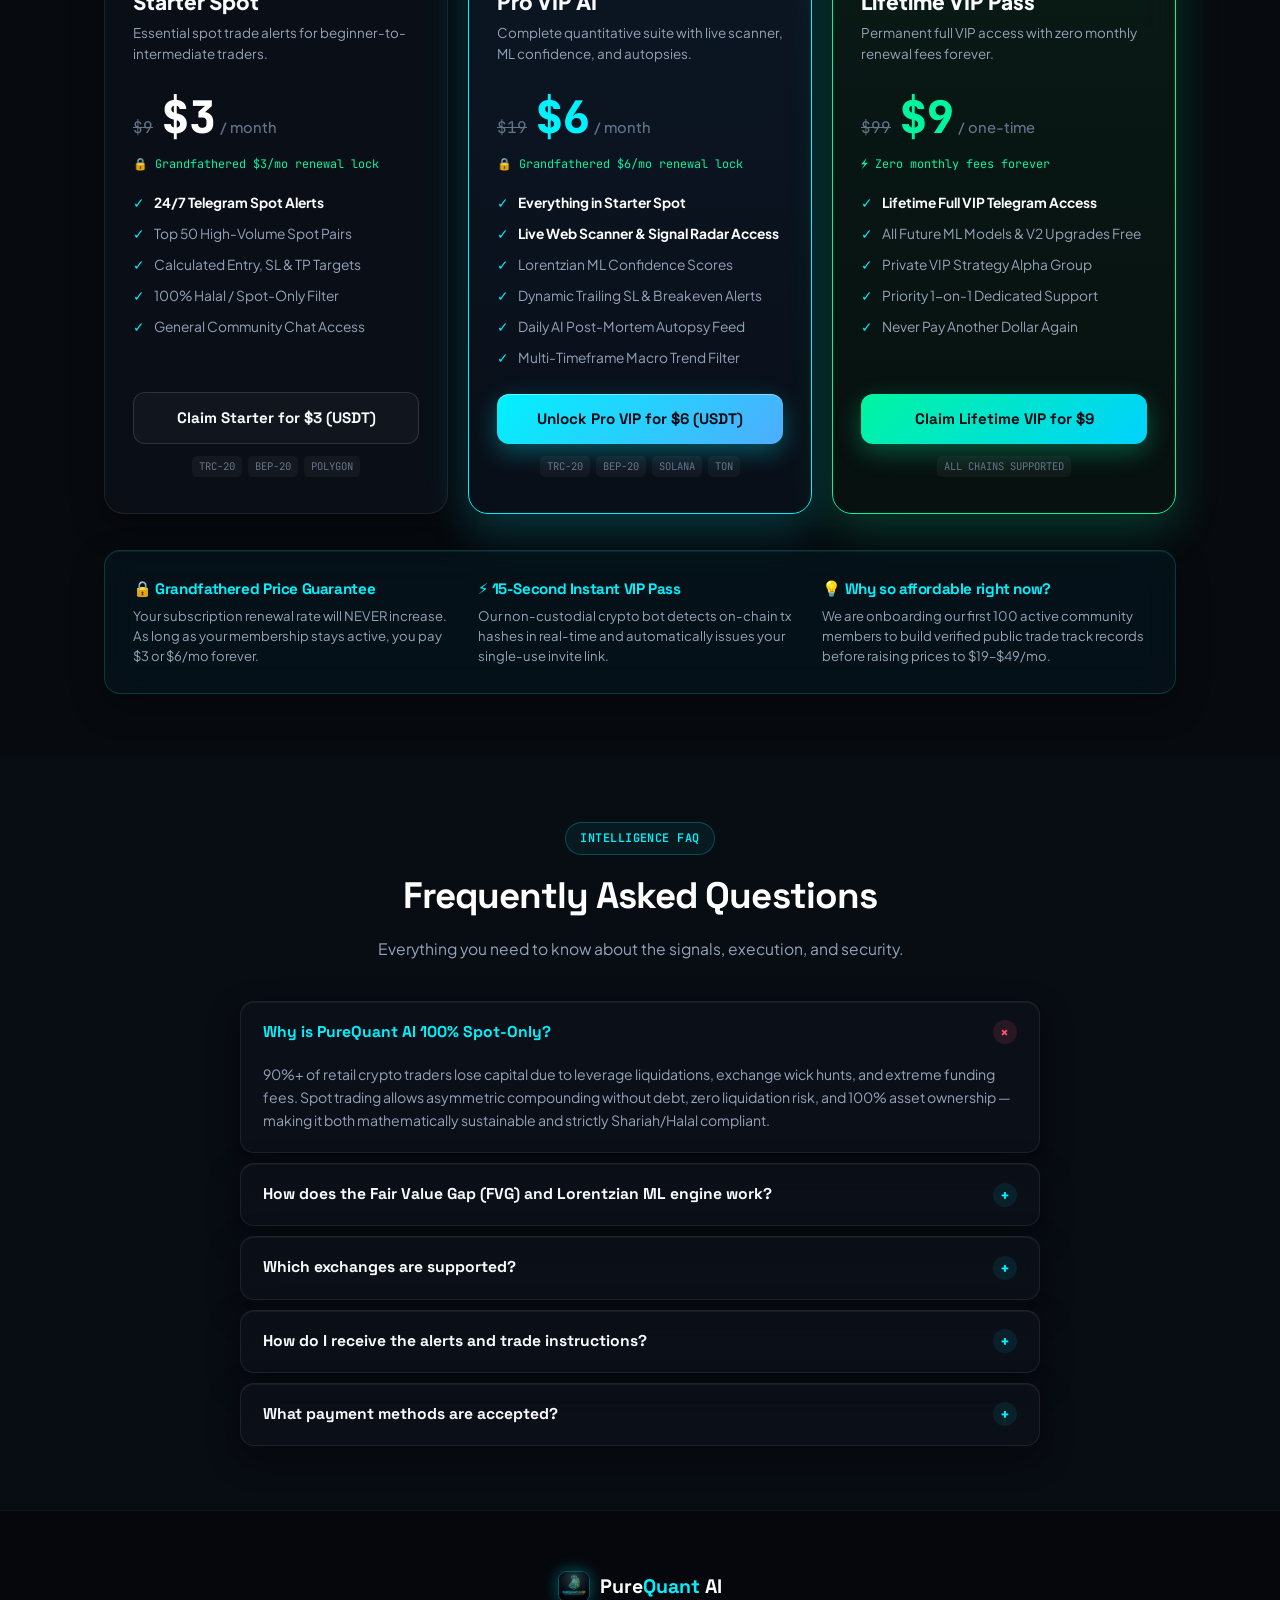
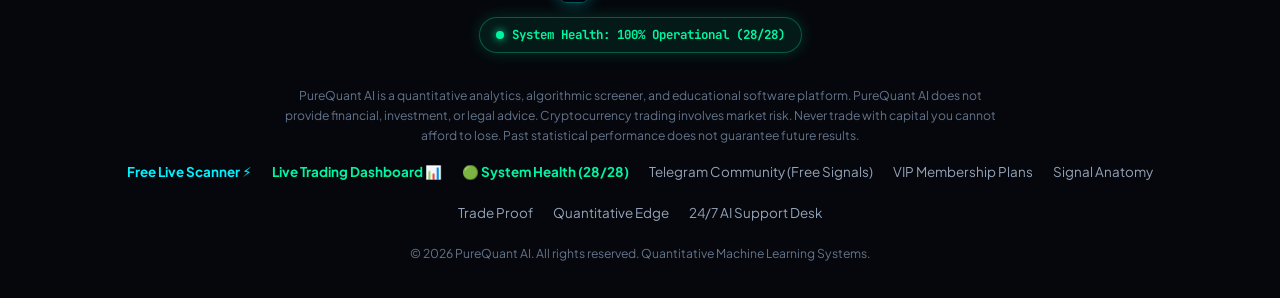
==== commit 933aba4f: "feat: enable Free Signals button on mobile header, update VIP entry to , and optimize hero CTA butto" ====
--- a/index.html
+++ b/index.html
@@ -820,20 +820,37 @@
   @media(max-width: 768px) {
     .urgency-banner { font-size: 0.72rem; padding: 7px 10px; white-space: normal; line-height: 1.35; }
     .urgency-banner span { white-space: normal; }
-    header.nav .wrap { padding: 0 14px; }
-    .nav-inner { height: 58px; gap: 8px; }
-    .logo { font-size: 1.02rem; gap: 8px; }
-    .logo-img { width: 28px; height: 28px; border-radius: 7px; }
-    .nav-actions { gap: 8px; }
-    .nav-free-btn { display: none !important; }
-    .nav-vip-btn { padding: 6px 12px !important; font-size: 0.78rem !important; border-radius: 8px !important; }
-    .hamburger-btn { width: 34px; height: 34px; font-size: 1.15rem; border-radius: 8px; display: flex !important; }
+    header.nav .wrap { padding: 0 10px; }
+    .nav-inner { height: 56px; gap: 6px; }
+    .logo { font-size: 0.95rem; gap: 6px; }
+    .logo-img { width: 26px; height: 26px; border-radius: 6px; }
+    .nav-actions { gap: 6px; }
+    .nav-free-btn {
+      display: inline-flex !important;
+      padding: 5px 8px !important;
+      font-size: 0.72rem !important;
+      border-radius: 7px !important;
+      border-color: rgba(0, 245, 160, 0.4) !important;
+      background: rgba(0, 245, 160, 0.08) !important;
+      color: var(--emerald) !important;
+      gap: 4px !important;
+      white-space: nowrap !important;
+    }
+    .nav-free-btn .pulse-dot { width: 5px !important; height: 5px !important; }
+    .nav-vip-btn {
+      display: inline-flex !important;
+      padding: 5px 9px !important;
+      font-size: 0.72rem !important;
+      border-radius: 7px !important;
+      white-space: nowrap !important;
+    }
+    .hamburger-btn { width: 32px !important; height: 32px !important; font-size: 1.05rem !important; border-radius: 7px !important; display: flex !important; }
     
-    .hero { padding: 24px 0 18px; }
+    .hero { padding: 22px 0 16px; }
     .badge-cozy { font-size: 0.64rem; padding: 4px 10px; max-width: 95%; white-space: normal; line-height: 1.35; margin-bottom: 10px; }
     .hero h1 { font-size: 1.68rem; line-height: 1.2; letter-spacing: -0.025em; margin: 10px auto 12px; max-width: 320px; }
-    .hero p { font-size: 0.88rem; line-height: 1.5; margin-bottom: 18px; max-width: 95%; }
-    .hero-cta-group { flex-direction: column; width: 100%; max-width: 310px; margin: 0 auto 16px; gap: 10px; }
+    .hero p { font-size: 0.88rem; line-height: 1.5; margin-bottom: 16px; max-width: 95%; }
+    .hero-cta-group { flex-direction: column; width: 100%; max-width: 310px; margin: 0 auto 12px; gap: 10px; }
     .hero-cta-group .btn { width: 100%; font-size: 0.9rem; padding: 12px 16px; }
     .hero-specs { display: grid; grid-template-columns: 1fr 1fr; gap: 8px 10px; max-width: 310px; margin: 0 auto; }
     .hero-specs span { padding: 7px 6px; font-size: 0.7rem; border-radius: 8px; white-space: nowrap; justify-content: center; text-align: center; }
@@ -878,7 +895,7 @@
 <!-- ===== Urgency Top Notification Banner ===== -->
 <div class="urgency-banner">
   <span class="urgency-tag">🔥 VIP LAUNCH</span>
-  <span><b>Early Adopter Access:</b> Lock in Lifetime VIP Pass for only <b>$9 One-Time</b> (78/100 Spots Claimed)</span>
+  <span><b>Early Adopter Access:</b> Lock in VIP Pass from only <b>$3/Month</b> or Lifetime for <b>$9</b> (78/100 Spots Claimed)</span>
 </div>
 
 <!-- ===== Sticky Header ===== -->
@@ -902,7 +919,7 @@
       <a href="https://t.me/PureQuantSignals" target="_blank" class="btn btn-outline nav-free-btn">
         <span class="pulse-dot" style="background: var(--emerald); box-shadow: 0 0 8px var(--emerald);"></span> Free Signals
       </a>
-      <a href="#pricing" class="btn btn-cyan nav-vip-btn">Get VIP ($9)</a>
+      <a href="#pricing" class="btn btn-cyan nav-vip-btn">Get VIP ($3)</a>
       <button id="hamburger-toggle" class="hamburger-btn" aria-label="Toggle navigation menu" onclick="toggleDrawer()">☰</button>
     </div>
   </div>
@@ -918,9 +935,14 @@
     <p>Eliminate emotional trading and liquidation risk. PureQuant AI delivers multi-dimensional machine learning signals, Fair Value Gap (FVG) mitigations, and automated trailing capital defense straight to Telegram.</p>
     
     <div class="hero-cta-group">
-      <a href="#pricing" class="btn btn-cyan btn-lg">Claim Lifetime VIP Pass — $9</a>
-      <a href="https://scanner.purequantai.xyz" target="_blank" class="btn btn-outline btn-lg" style="border-color: var(--cyan); display: inline-flex; align-items: center; gap: 8px; box-shadow: 0 0 20px rgba(0, 242, 254, 0.2);">
-        <span class="pulse-dot" style="background: var(--cyan); box-shadow: 0 0 8px var(--cyan);"></span> Launch Free Live Scanner ⚡
+      <a href="#pricing" class="btn btn-cyan btn-lg">Claim VIP Pass — From $3</a>
+      <a href="https://t.me/PureQuantSignals" target="_blank" class="btn btn-emerald btn-lg" style="display: inline-flex; align-items: center; justify-content: center; gap: 8px; box-shadow: 0 0 25px rgba(0, 245, 160, 0.25);">
+        <span class="pulse-dot"></span> Join Free Telegram Channel ⚡
+      </a>
+    </div>
+    <div style="margin-bottom: 20px;">
+      <a href="https://scanner.purequantai.xyz" target="_blank" style="color: var(--cyan); font-size: 0.84rem; font-family: var(--mono); text-decoration: underline; text-underline-offset: 3px; display: inline-flex; align-items: center; gap: 5px;">
+        <span>🔍</span> Launch Free Live 53-Pair Screener (scanner.purequantai.xyz) →
       </a>
     </div>
 
@@ -1803,9 +1825,9 @@
   </nav>
 
   <div class="drawer-actions">
-    <a href="#pricing" class="btn btn-cyan" onclick="toggleDrawer(false)">Claim Lifetime VIP Pass ($9)</a>
-    <a href="https://t.me/PureQuantSignals" target="_blank" class="btn btn-outline" style="border-color: rgba(0, 245, 160, 0.4);">
-      <span class="pulse-dot"></span> Join Free Telegram Channel
+    <a href="#pricing" class="btn btn-cyan" onclick="toggleDrawer(false)">Claim VIP Pass (From $3)</a>
+    <a href="https://t.me/PureQuantSignals" target="_blank" class="btn btn-emerald" style="display: flex; align-items: center; justify-content: center; gap: 8px;">
+      <span class="pulse-dot"></span> Join Free Telegram Channel ⚡
     </a>
   </div>
 </aside>
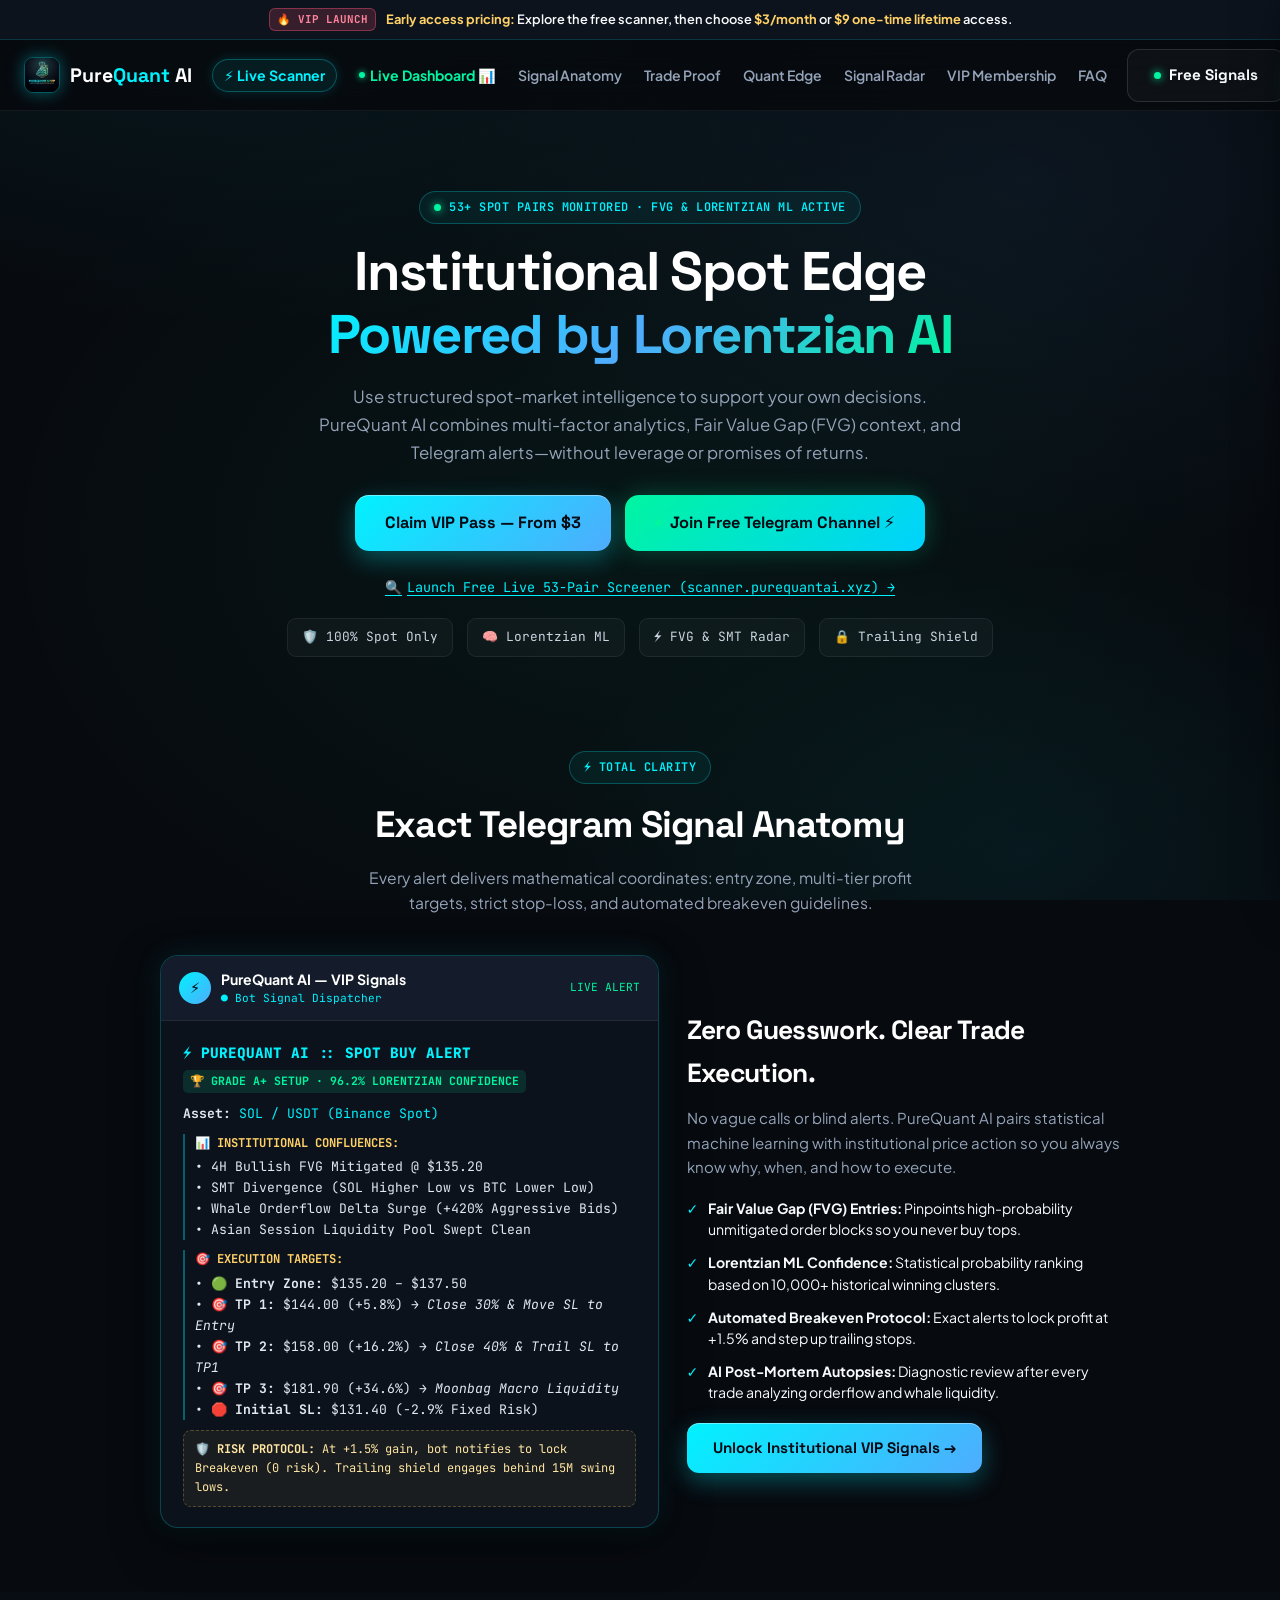
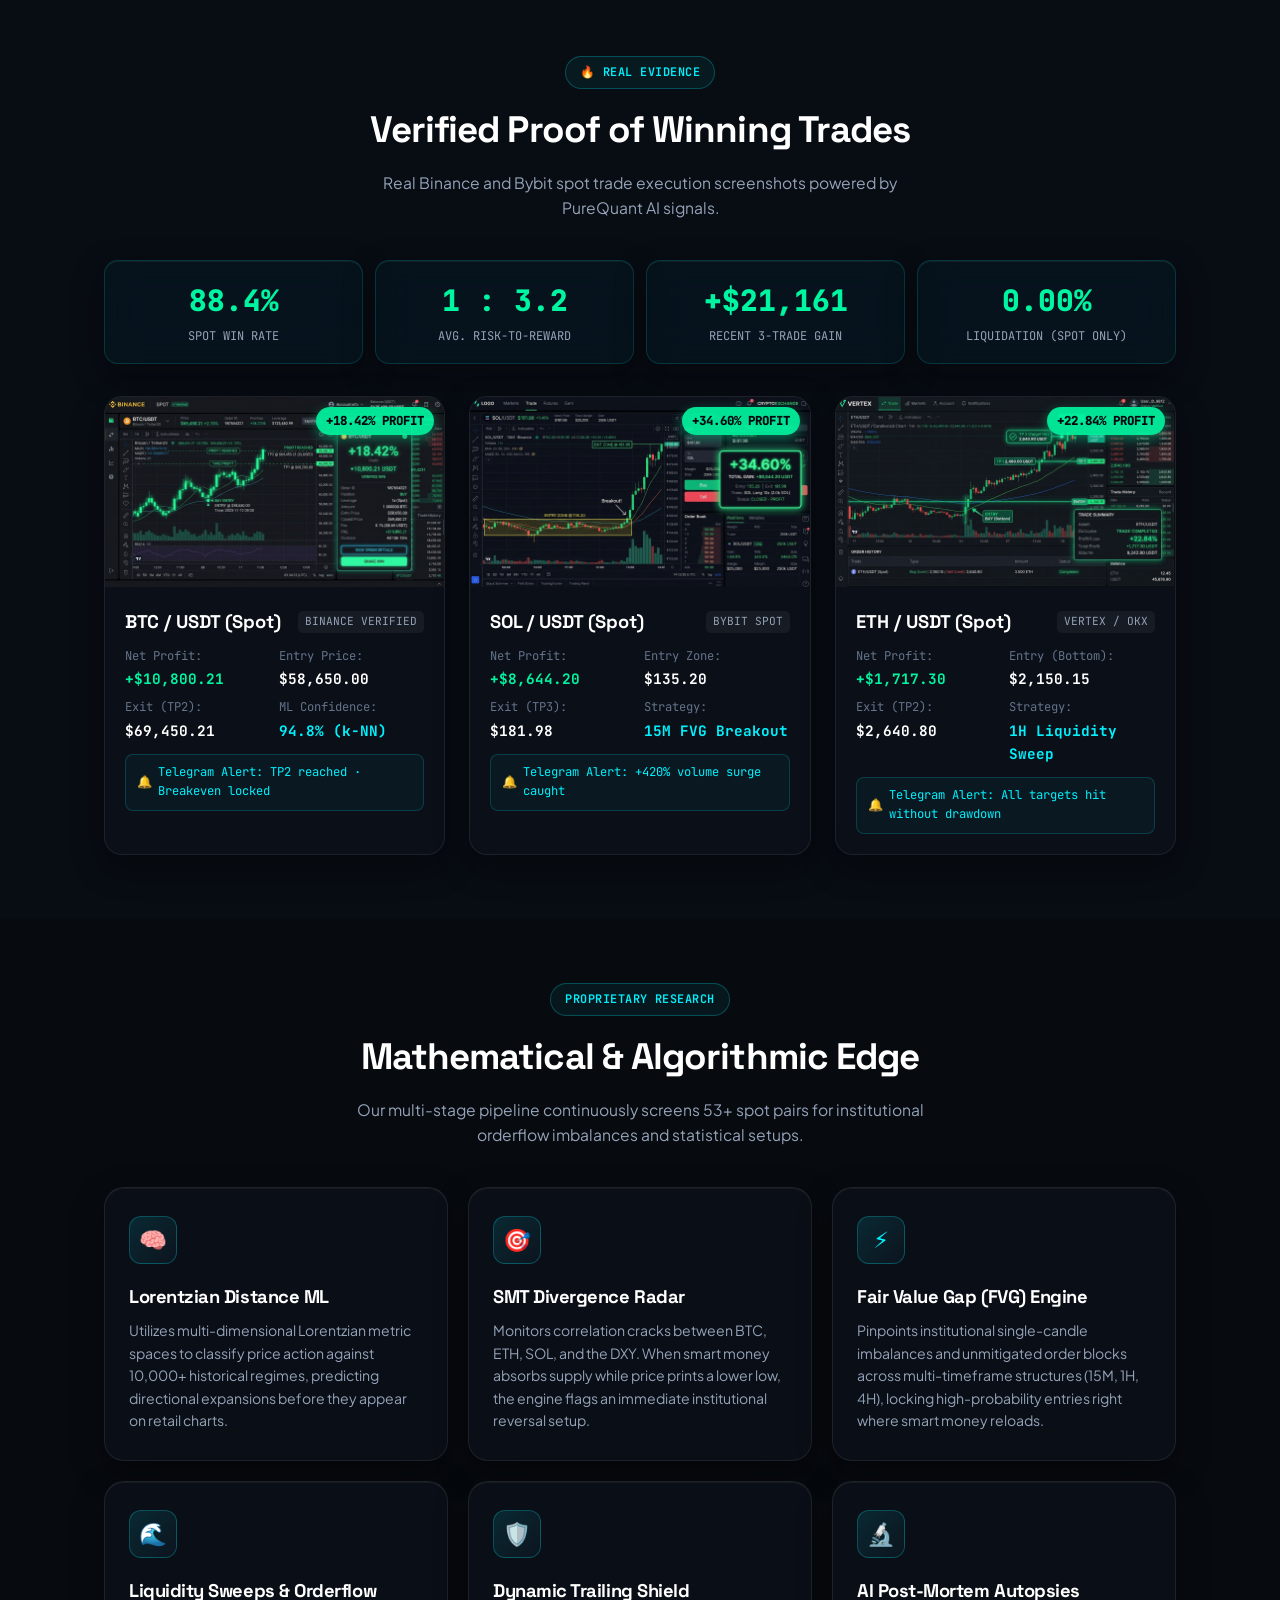
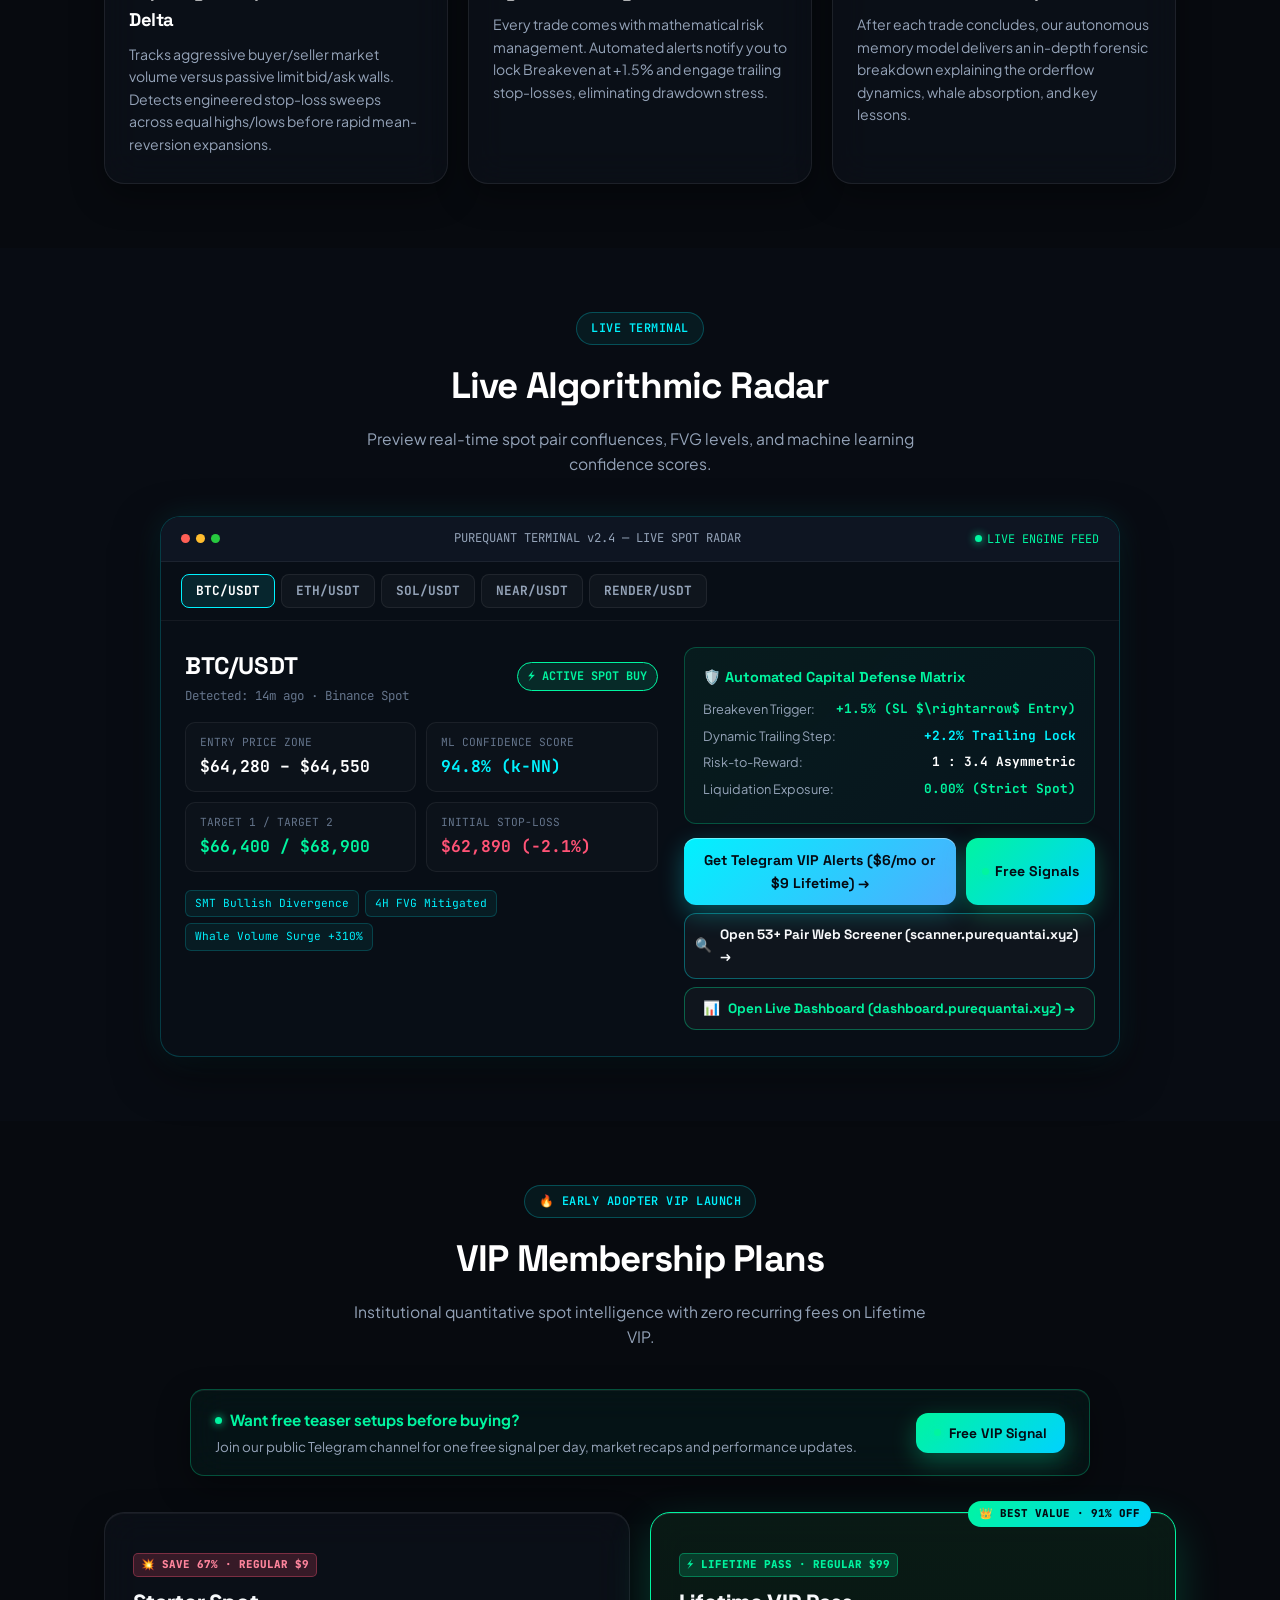
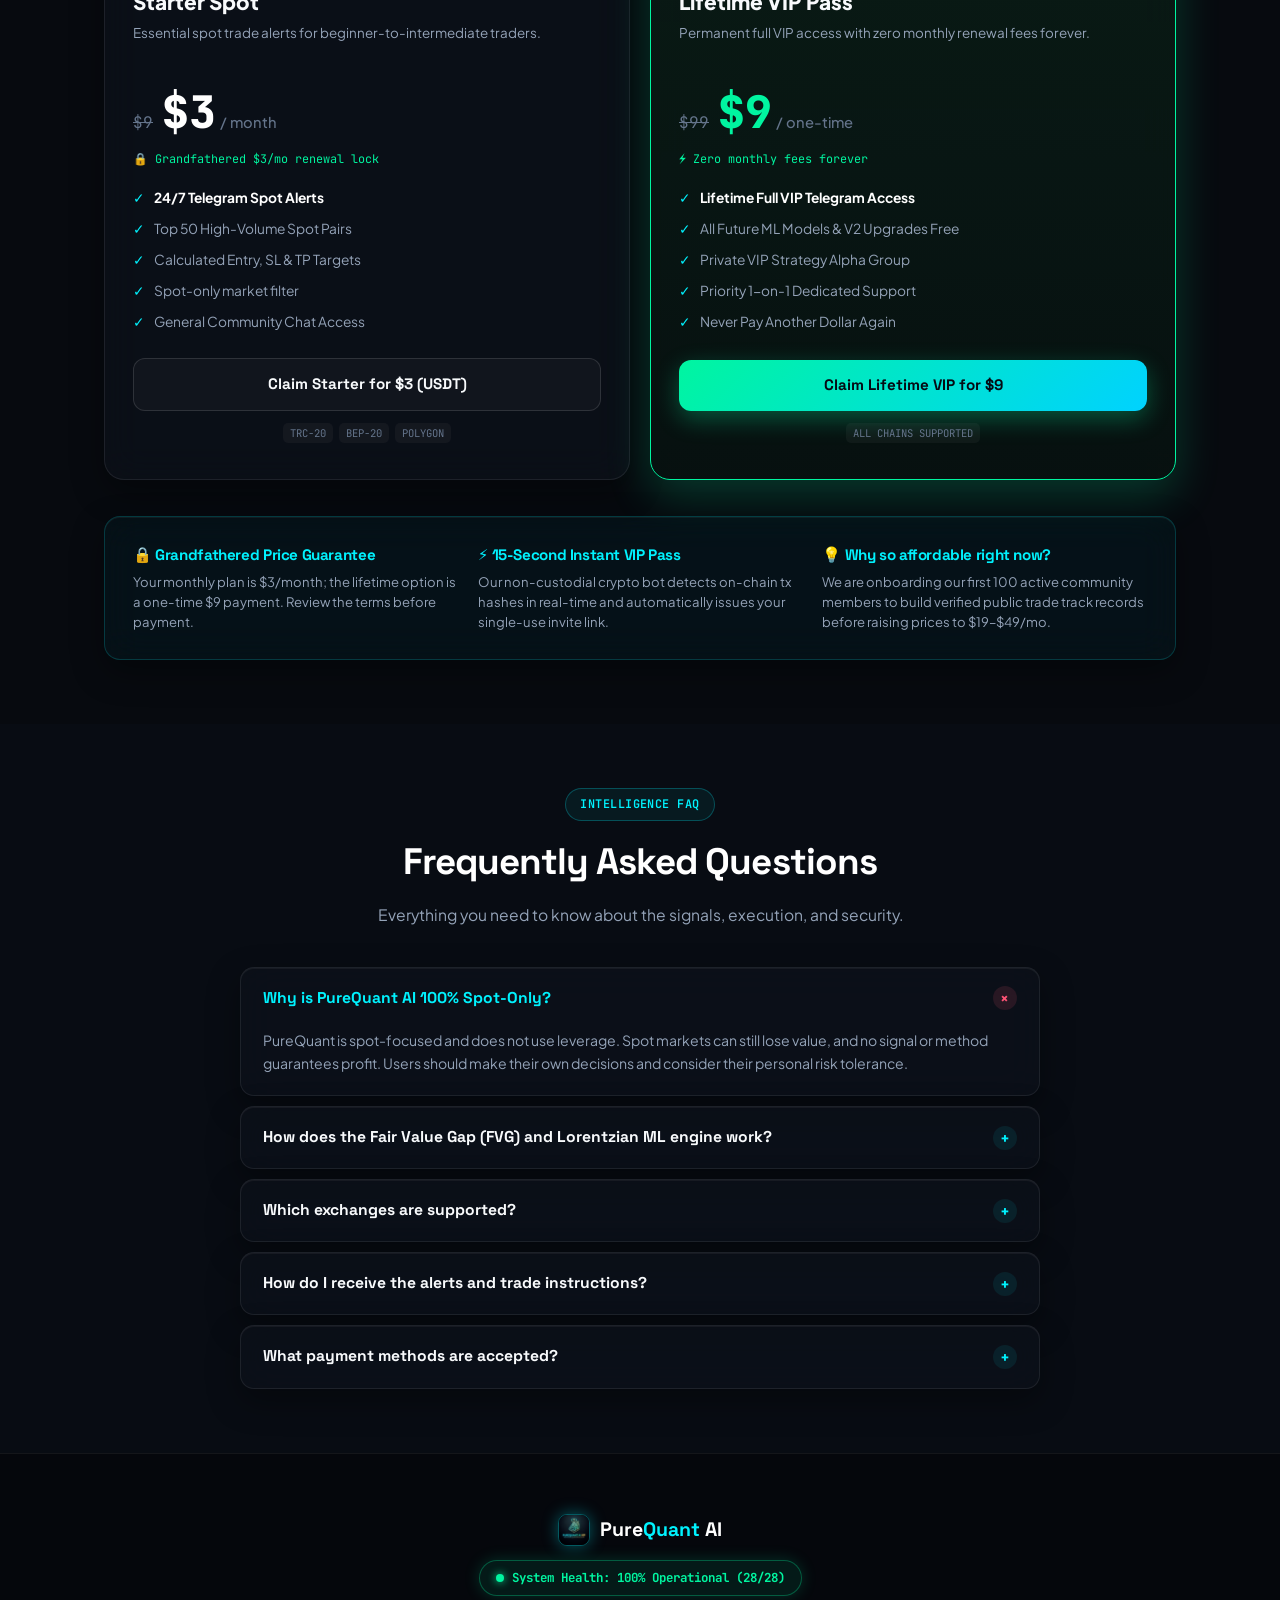
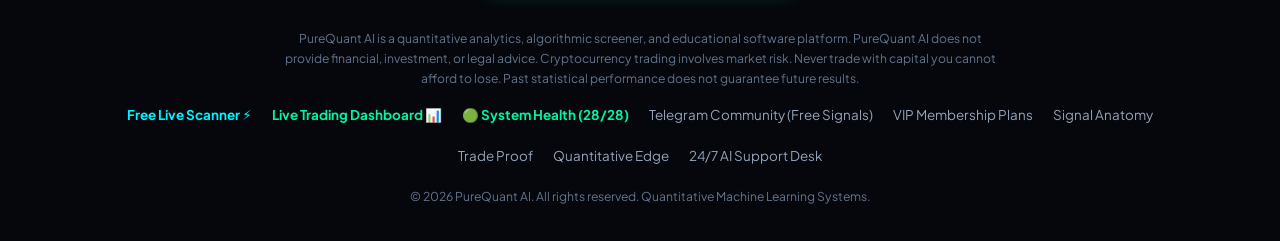
==== commit 0779b150: "chore: align landing and telegram plans for ad launch" ====
--- a/index.html
+++ b/index.html
@@ -7,7 +7,7 @@
 <!-- ===== Primary SEO & Metadata ===== -->
 <title>PureQuant AI — Institutional Spot Crypto Intelligence & Signals</title>
 <meta name="title" content="PureQuant AI — Institutional Spot Crypto Intelligence & Signals">
-<meta name="description" content="Precision crypto spot intelligence powered by Lorentzian Machine Learning, Fair Value Gaps (FVG), and Smart Money Concepts. 100% Spot, zero leverage, zero liquidations.">
+<meta name="description" content="Crypto spot-market intelligence powered by multi-factor analytics, Fair Value Gaps (FVG), and Smart Money Concepts. No leverage; market risk applies.">
 <meta name="keywords" content="crypto signals, spot crypto intelligence, lorentzian machine learning, fair value gap, fvg crypto, smart money concepts crypto, smt divergence, crypto spot screener, purequant ai, crypto trading signals telegram, halal crypto trading, non-leverage crypto signals">
 <meta name="author" content="PureQuant AI">
 <meta name="robots" content="index, follow, max-image-preview:large, max-snippet:-1, max-video-preview:-1">
@@ -24,7 +24,7 @@
 <meta property="og:url" content="https://purequantai.xyz/">
 <meta property="og:site_name" content="PureQuant AI">
 <meta property="og:title" content="PureQuant AI — Institutional Spot Crypto Intelligence & Signals">
-<meta property="og:description" content="Institutional-grade spot crypto signals powered by Lorentzian Classification ML & Fair Value Gaps. 100% Spot, zero leverage, +1.5% capital defense locks.">
+<meta property="og:description" content="Spot-market intelligence powered by multi-factor analytics and Fair Value Gaps. No leverage; market risk applies.">
 <meta property="og:image" content="https://purequantai.xyz/assets/logo.png">
 <meta property="og:image:secure_url" content="https://purequantai.xyz/assets/logo.png">
 <meta property="og:image:type" content="image/png">
@@ -91,15 +91,6 @@
         },
         {
           "@type": "Offer",
-          "name": "Pro VIP AI",
-          "price": "6.00",
-          "priceCurrency": "USD",
-          "priceValidUntil": "2027-12-31",
-          "availability": "https://schema.org/InStock",
-          "url": "https://t.me/PureQuantAIBot?start=pro"
-        },
-        {
-          "@type": "Offer",
           "name": "Lifetime VIP Pass",
           "price": "9.00",
           "priceCurrency": "USD",
@@ -125,7 +116,7 @@
           "name": "Why is PureQuant AI 100% Spot-Only?",
           "acceptedAnswer": {
             "@type": "Answer",
-            "text": "90%+ of retail crypto traders lose capital due to leverage liquidations, exchange wick hunts, and extreme funding fees. Spot trading allows asymmetric compounding without debt, zero liquidation risk, and 100% asset ownership — making it both mathematically sustainable and strictly Shariah/Halal compliant."
+            "text": "PureQuant is spot-focused and does not use leverage. Spot markets can still lose value, and no signal or method guarantees profit. Users should make their own decisions and consider their personal risk tolerance."
           }
         },
         {
@@ -895,7 +886,7 @@
 <!-- ===== Urgency Top Notification Banner ===== -->
 <div class="urgency-banner">
   <span class="urgency-tag">🔥 VIP LAUNCH</span>
-  <span><b>Early Adopter Access:</b> Lock in VIP Pass from only <b>$3/Month</b> or Lifetime for <b>$9</b> (78/100 Spots Claimed)</span>
+  <span><b>Early access pricing:</b> Explore the free scanner, then choose <b>$3/month</b> or <b>$9 one-time lifetime</b> access.</span>
 </div>
 
 <!-- ===== Sticky Header ===== -->
@@ -932,7 +923,7 @@
       <span class="pulse-dot"></span> 53+ SPOT PAIRS MONITORED · FVG & LORENTZIAN ML ACTIVE
     </div>
     <h1>Institutional Spot Edge <br><span class="hero-highlight">Powered by Lorentzian AI</span></h1>
-    <p>Eliminate emotional trading and liquidation risk. PureQuant AI delivers multi-dimensional machine learning signals, Fair Value Gap (FVG) mitigations, and automated trailing capital defense straight to Telegram.</p>
+    <p>Use structured spot-market intelligence to support your own decisions. PureQuant AI combines multi-factor analytics, Fair Value Gap (FVG) context, and Telegram alerts—without leverage or promises of returns.</p>
     
     <div class="hero-cta-group">
       <a href="#pricing" class="btn btn-cyan btn-lg">Claim VIP Pass — From $3</a>
@@ -1332,7 +1323,7 @@
           <span class="pulse-dot"></span> <span>Want free teaser setups before buying?</span>
         </div>
         <div style="color: var(--text-muted); font-size: 0.84rem;">
-          Join our public Telegram channel for 1–2 weekly spot setups, market recaps & performance audits.
+          Join our public Telegram channel for one free signal per day, market recaps and performance updates.
         </div>
       </div>
       <a href="https://t.me/PureQuantSignals" target="_blank" class="btn btn-emerald" style="padding: 9px 18px; font-size: 0.86rem; display: inline-flex; align-items: center; gap: 8px;">
@@ -1358,7 +1349,7 @@
             <li><span class="check">✓</span> <span><strong>24/7 Telegram Spot Alerts</strong></span></li>
             <li><span class="check">✓</span> <span>Top 50 High-Volume Spot Pairs</span></li>
             <li><span class="check">✓</span> <span>Calculated Entry, SL & TP Targets</span></li>
-            <li><span class="check">✓</span> <span>100% Halal / Spot-Only Filter</span></li>
+            <li><span class="check">✓</span> <span>Spot-only market filter</span></li>
             <li><span class="check">✓</span> <span>General Community Chat Access</span></li>
           </ul>
         </div>
@@ -1372,43 +1363,7 @@
         </div>
       </div>
 
-      <!-- Tier 2: $6 Pro VIP AI (Featured) -->
-      <div class="price-card cozy-card featured reveal">
-        <div class="featured-tag">🔥 MOST POPULAR · 68% OFF</div>
-        <div>
-          <div class="discount-pill" style="background: rgba(0, 242, 254, 0.16); color: var(--cyan); border-color: rgba(0, 242, 254, 0.35);">
-            ⚡ FULL QUANT AI SUITE · REGULAR $19
-          </div>
-          <div class="price-title">Pro VIP AI</div>
-          <div class="price-desc">Complete quantitative suite with live scanner, ML confidence, and autopsies.</div>
-          
-          <div class="price-amt-wrap">
-            <span class="strikethrough-price">$19</span>
-            <div class="price-amt" style="color: var(--cyan);">$6 <span>/ month</span></div>
-            <div class="lock-in-note">🔒 Grandfathered $6/mo renewal lock</div>
-          </div>
-
-          <ul class="plan-features">
-            <li><span class="check">✓</span> <span><strong>Everything in Starter Spot</strong></span></li>
-            <li><span class="check">✓</span> <span><strong>Live Web Scanner & Signal Radar Access</strong></span></li>
-            <li><span class="check">✓</span> <span>Lorentzian ML Confidence Scores</span></li>
-            <li><span class="check">✓</span> <span>Dynamic Trailing SL & Breakeven Alerts</span></li>
-            <li><span class="check">✓</span> <span>Daily AI Post-Mortem Autopsy Feed</span></li>
-            <li><span class="check">✓</span> <span>Multi-Timeframe Macro Trend Filter</span></li>
-          </ul>
-        </div>
-        <div>
-          <a href="https://t.me/PureQuantAIBot?start=pro" target="_blank" class="btn btn-cyan" style="width: 100%;">Unlock Pro VIP for $6 (USDT)</a>
-          <div class="chain-badges">
-            <span class="chain-badge">TRC-20</span>
-            <span class="chain-badge">BEP-20</span>
-            <span class="chain-badge">SOLANA</span>
-            <span class="chain-badge">TON</span>
-          </div>
-        </div>
-      </div>
-
-      <!-- Tier 3: $9 Lifetime VIP Pass -->
+      <!-- Tier 2: $9 Lifetime VIP Pass -->
       <div class="price-card cozy-card vip-highlight reveal">
         <div class="vip-tag">👑 BEST VALUE · 91% OFF</div>
         <div>
@@ -1445,7 +1400,7 @@
     <div class="trust-banner cozy-card reveal">
       <div class="trust-item">
         <h4>🔒 Grandfathered Price Guarantee</h4>
-        <p>Your subscription renewal rate will NEVER increase. As long as your membership stays active, you pay $3 or $6/mo forever.</p>
+        <p>Your monthly plan is $3/month; the lifetime option is a one-time $9 payment. Review the terms before payment.</p>
       </div>
       <div class="trust-item">
         <h4>⚡ 15-Second Instant VIP Pass</h4>
@@ -1472,7 +1427,7 @@
       <details class="faq-item cozy-card" open>
         <summary>Why is PureQuant AI 100% Spot-Only?<span class="faq-icon">+</span></summary>
         <div class="faq-content">
-          90%+ of retail crypto traders lose capital due to leverage liquidations, exchange wick hunts, and extreme funding fees. Spot trading allows asymmetric compounding without debt, zero liquidation risk, and 100% asset ownership — making it both mathematically sustainable and strictly Shariah/Halal compliant.
+          PureQuant is spot-focused and does not use leverage. Spot markets can still lose value, and no signal or method guarantees profit. Users should make their own decisions and consider their personal risk tolerance.
         </div>
       </details>
 
@@ -1500,7 +1455,7 @@
       <details class="faq-item cozy-card">
         <summary>What payment methods are accepted?<span class="faq-icon">+</span></summary>
         <div class="faq-content">
-          We accept USDT and USDC across TRC-20, BEP-20 (BSC), Polygon, Solana, and TON. Checkout is 100% automated via our Telegram bot with zero identity verification (KYC) required.
+          We accept USDT and USDC across TRC-20, BEP-20 (BSC), Polygon, Solana, and TON through the Telegram bot. Payment confirmation and access are subject to the published terms.
         </div>
       </details>
     </div>
@@ -1717,13 +1672,6 @@
       'begin_checkout',
       { value: 3.00, currency: 'USD', items: [{ item_name: 'Starter Spot (30 Days)', price: 3.00, quantity: 1, item_category: 'starter' }] }
     );
-  } else if (href.includes('start=pro')) {
-    trackUnifiedEvent(
-      'InitiateCheckout',
-      { content_name: 'Pro VIP AI (30 Days)', value: 6.00, currency: 'USD', content_type: 'product', tier: 'pro' },
-      'begin_checkout',
-      { value: 6.00, currency: 'USD', items: [{ item_name: 'Pro VIP AI (30 Days)', price: 6.00, quantity: 1, item_category: 'pro' }] }
-    );
   } else if (href.includes('start=lifetime_vip')) {
     trackUnifiedEvent(
       'InitiateCheckout',
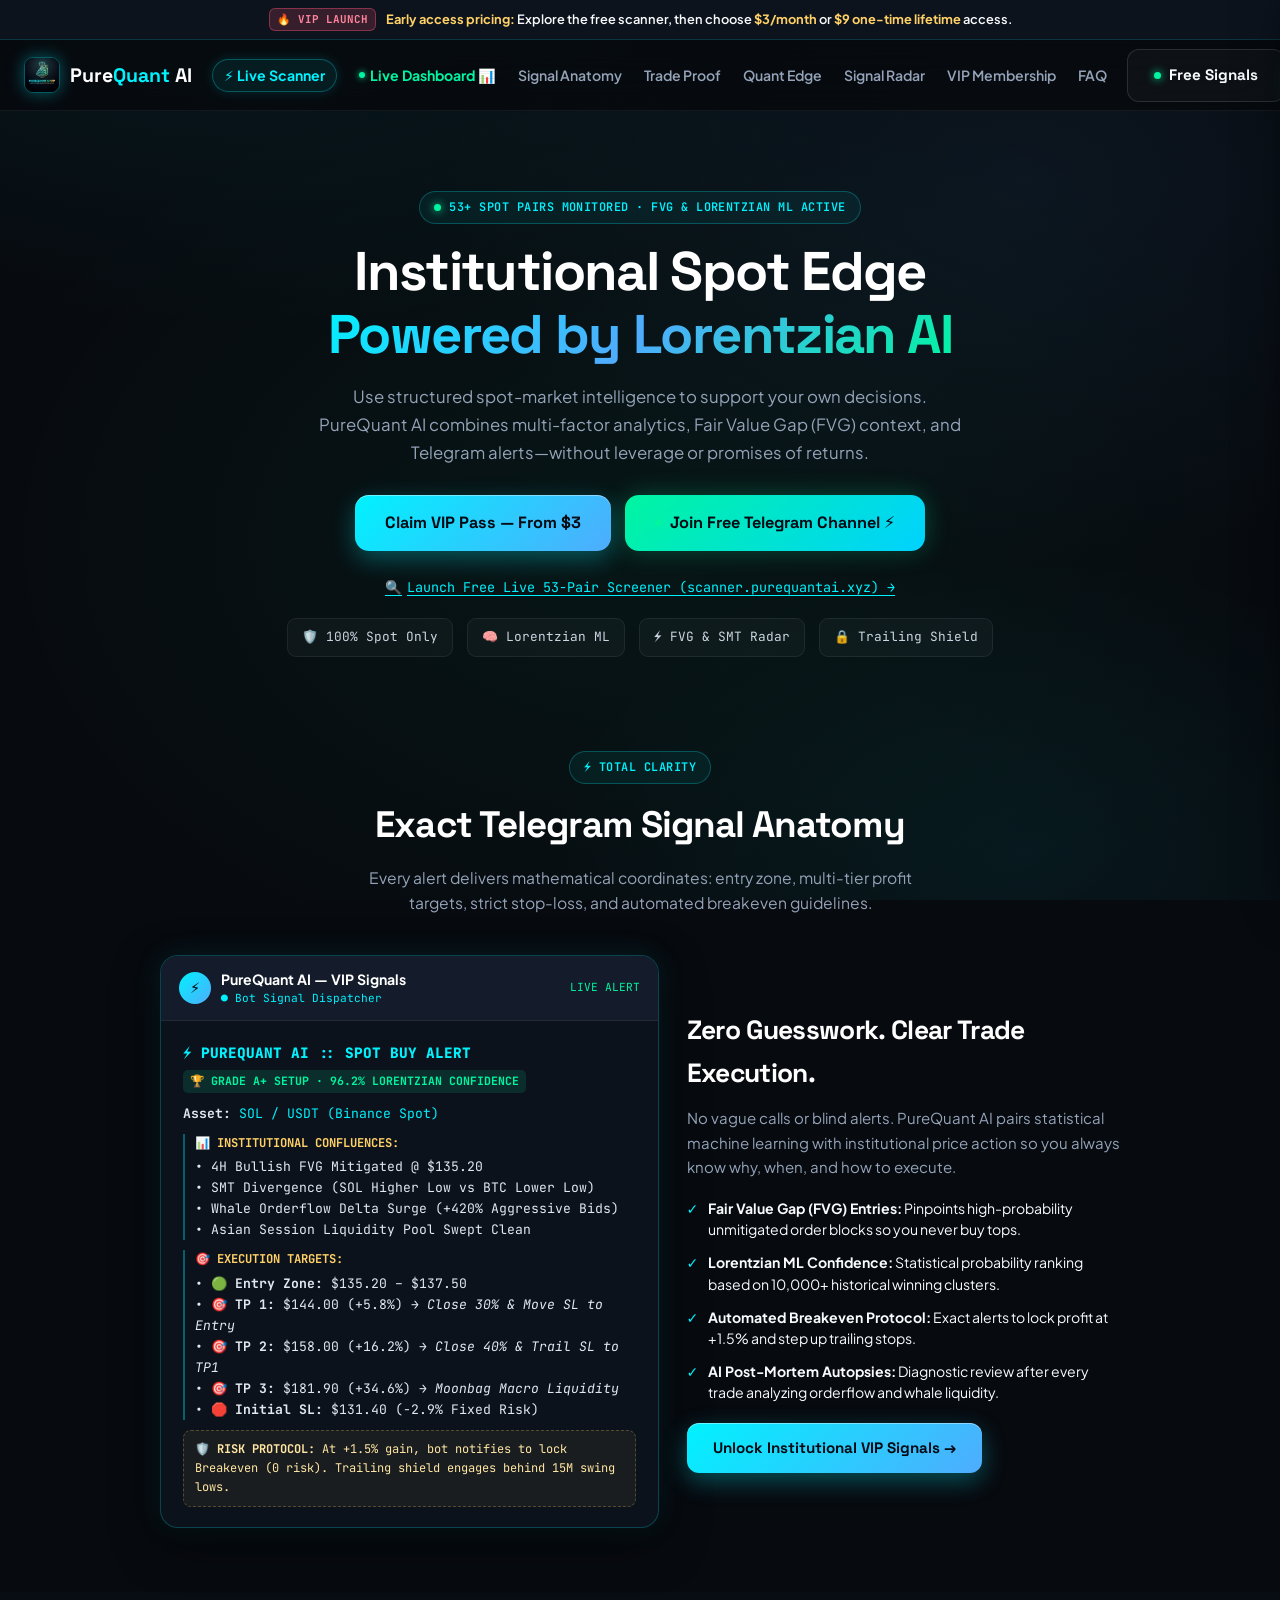
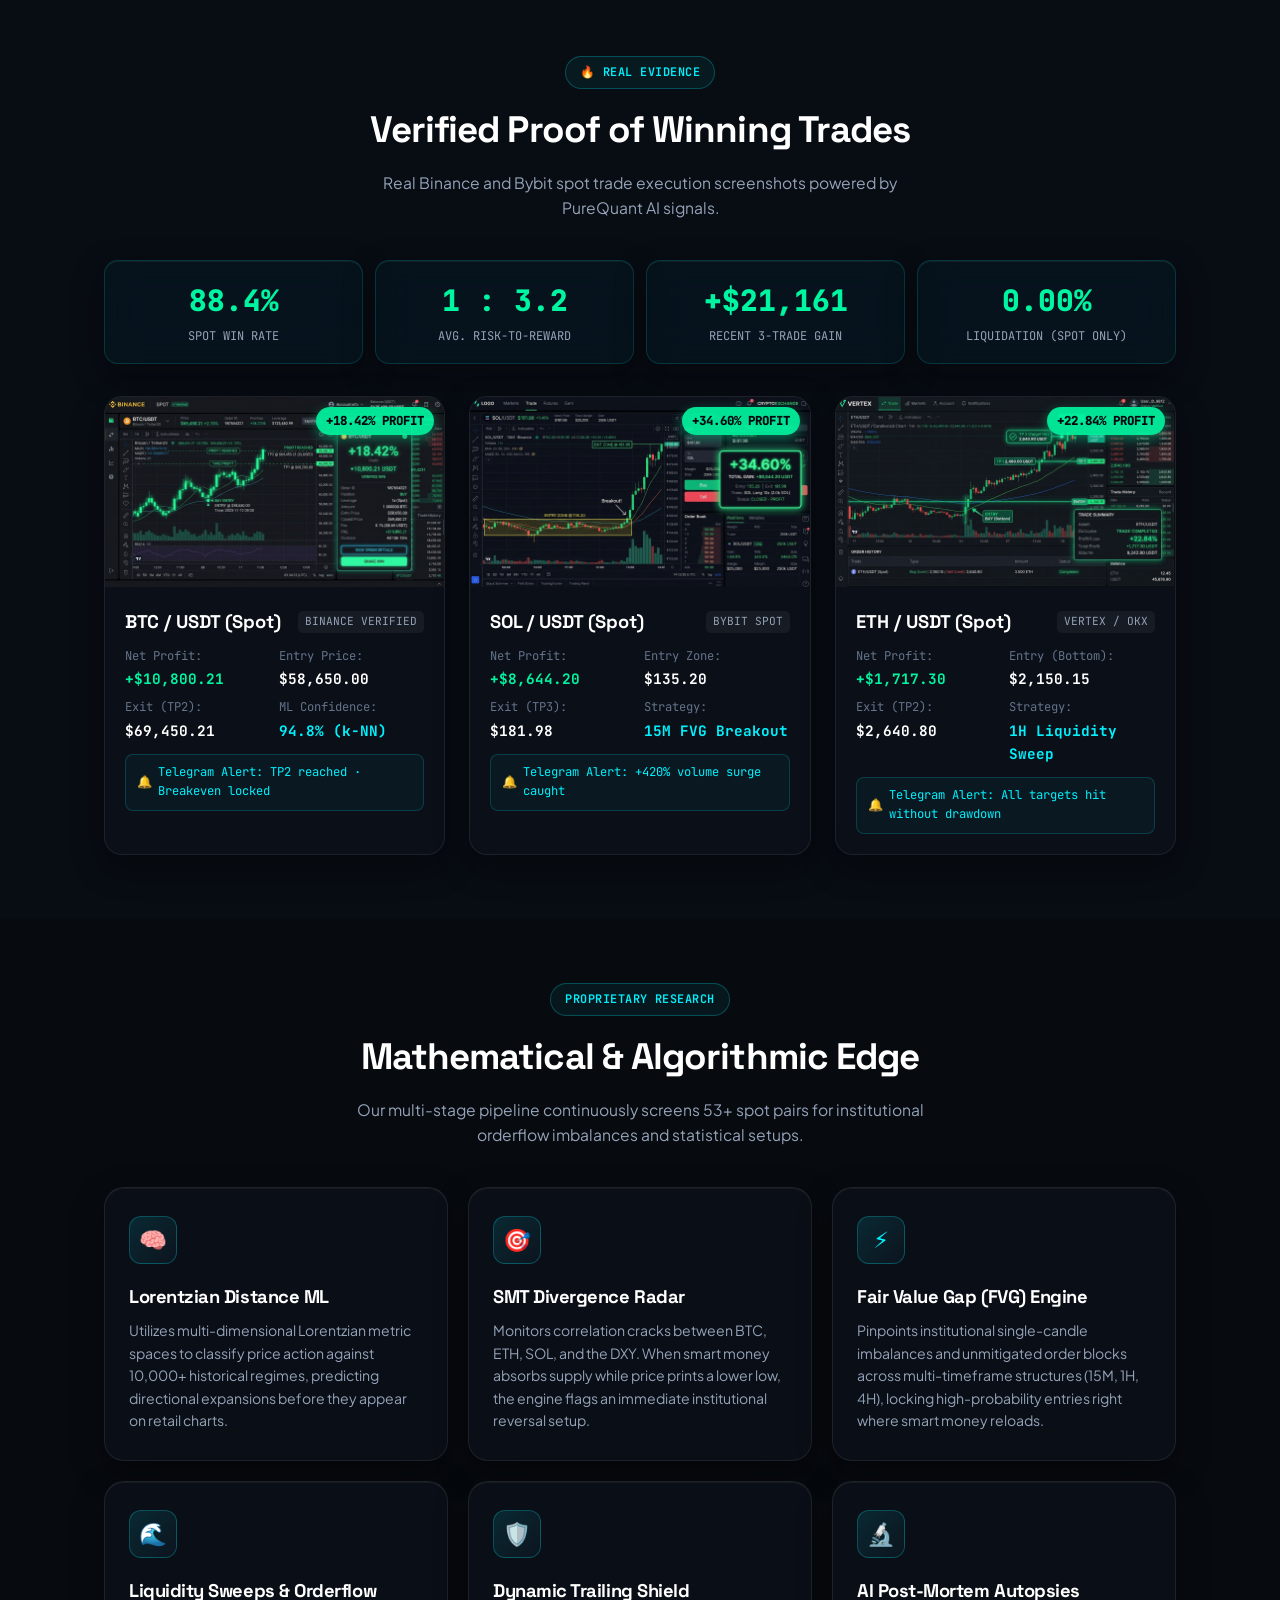
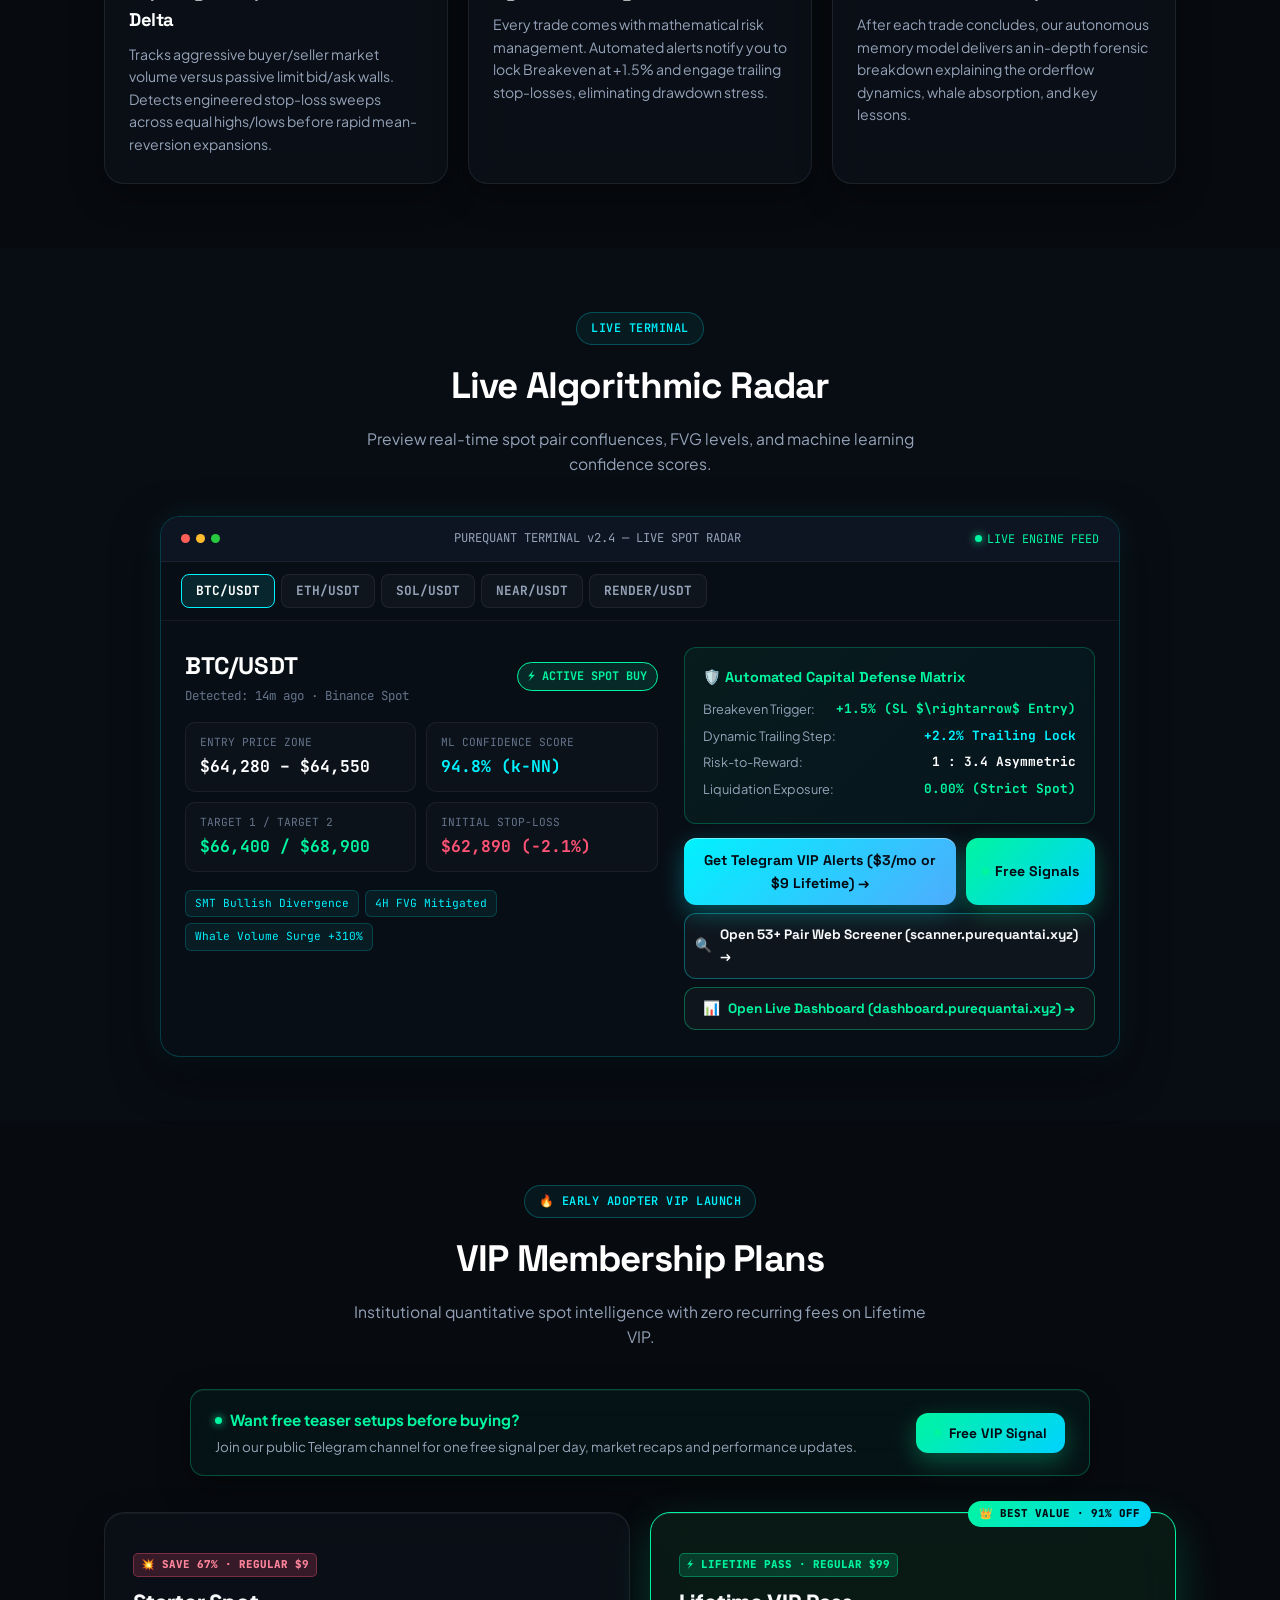
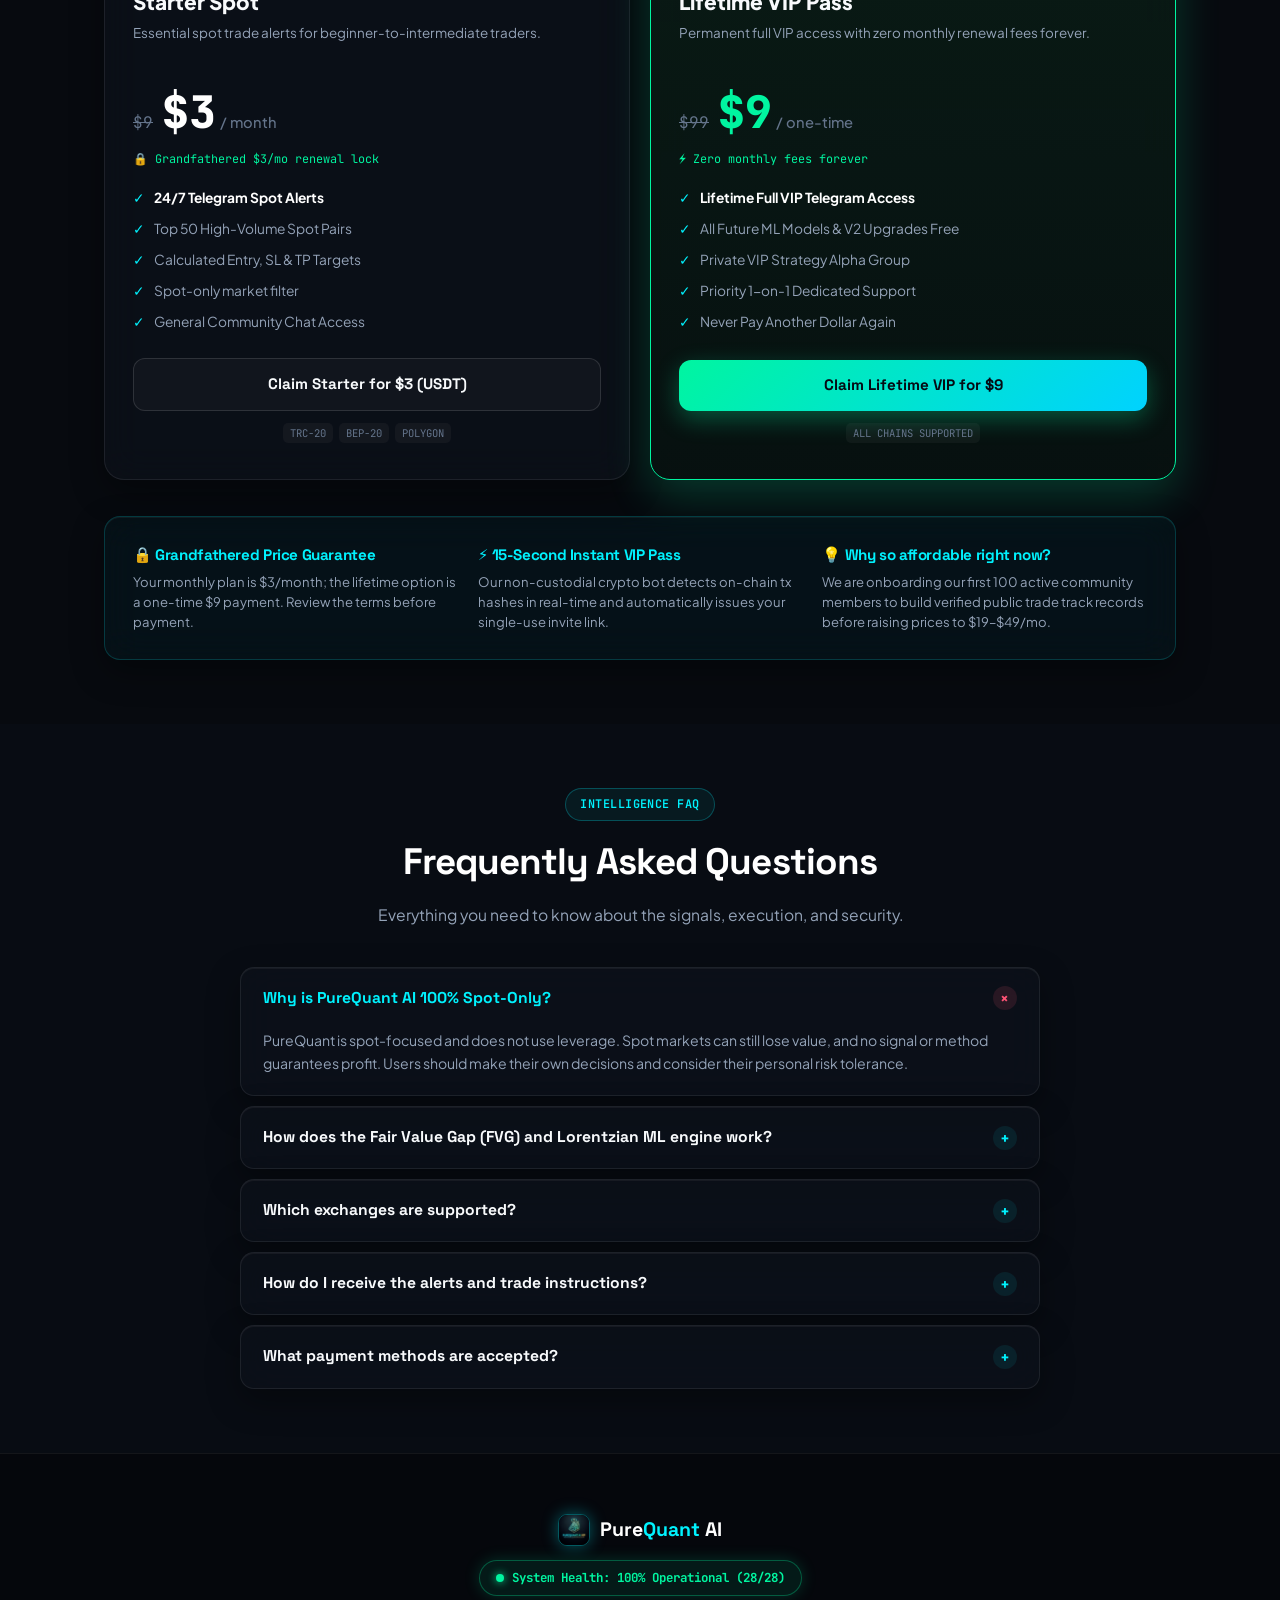
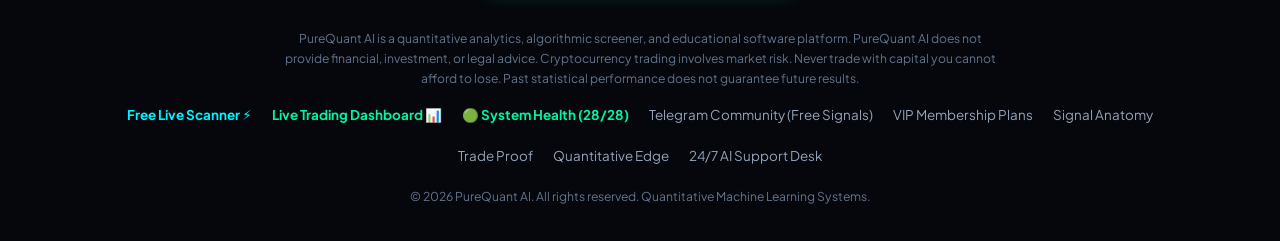
==== commit 81b67efe: "fix: remove stale six dollar landing CTA" ====
--- a/index.html
+++ b/index.html
@@ -1284,7 +1284,7 @@
           <div style="margin-top: 14px; display: flex; flex-direction: column; gap: 8px;">
             <div style="display: flex; gap: 10px; flex-wrap: wrap;">
               <a href="#pricing" class="btn btn-cyan" style="flex: 1; font-size: 0.88rem; padding: 11px; text-align: center;">
-                Get Telegram VIP Alerts ($6/mo or $9 Lifetime) →
+                Get Telegram VIP Alerts ($3/mo or $9 Lifetime) →
               </a>
               <a href="https://t.me/PureQuantSignals" target="_blank" class="btn btn-emerald" style="padding: 11px 16px; font-size: 0.88rem; display: inline-flex; align-items: center; gap: 6px;">
                 <span class="pulse-dot"></span> Free Signals
